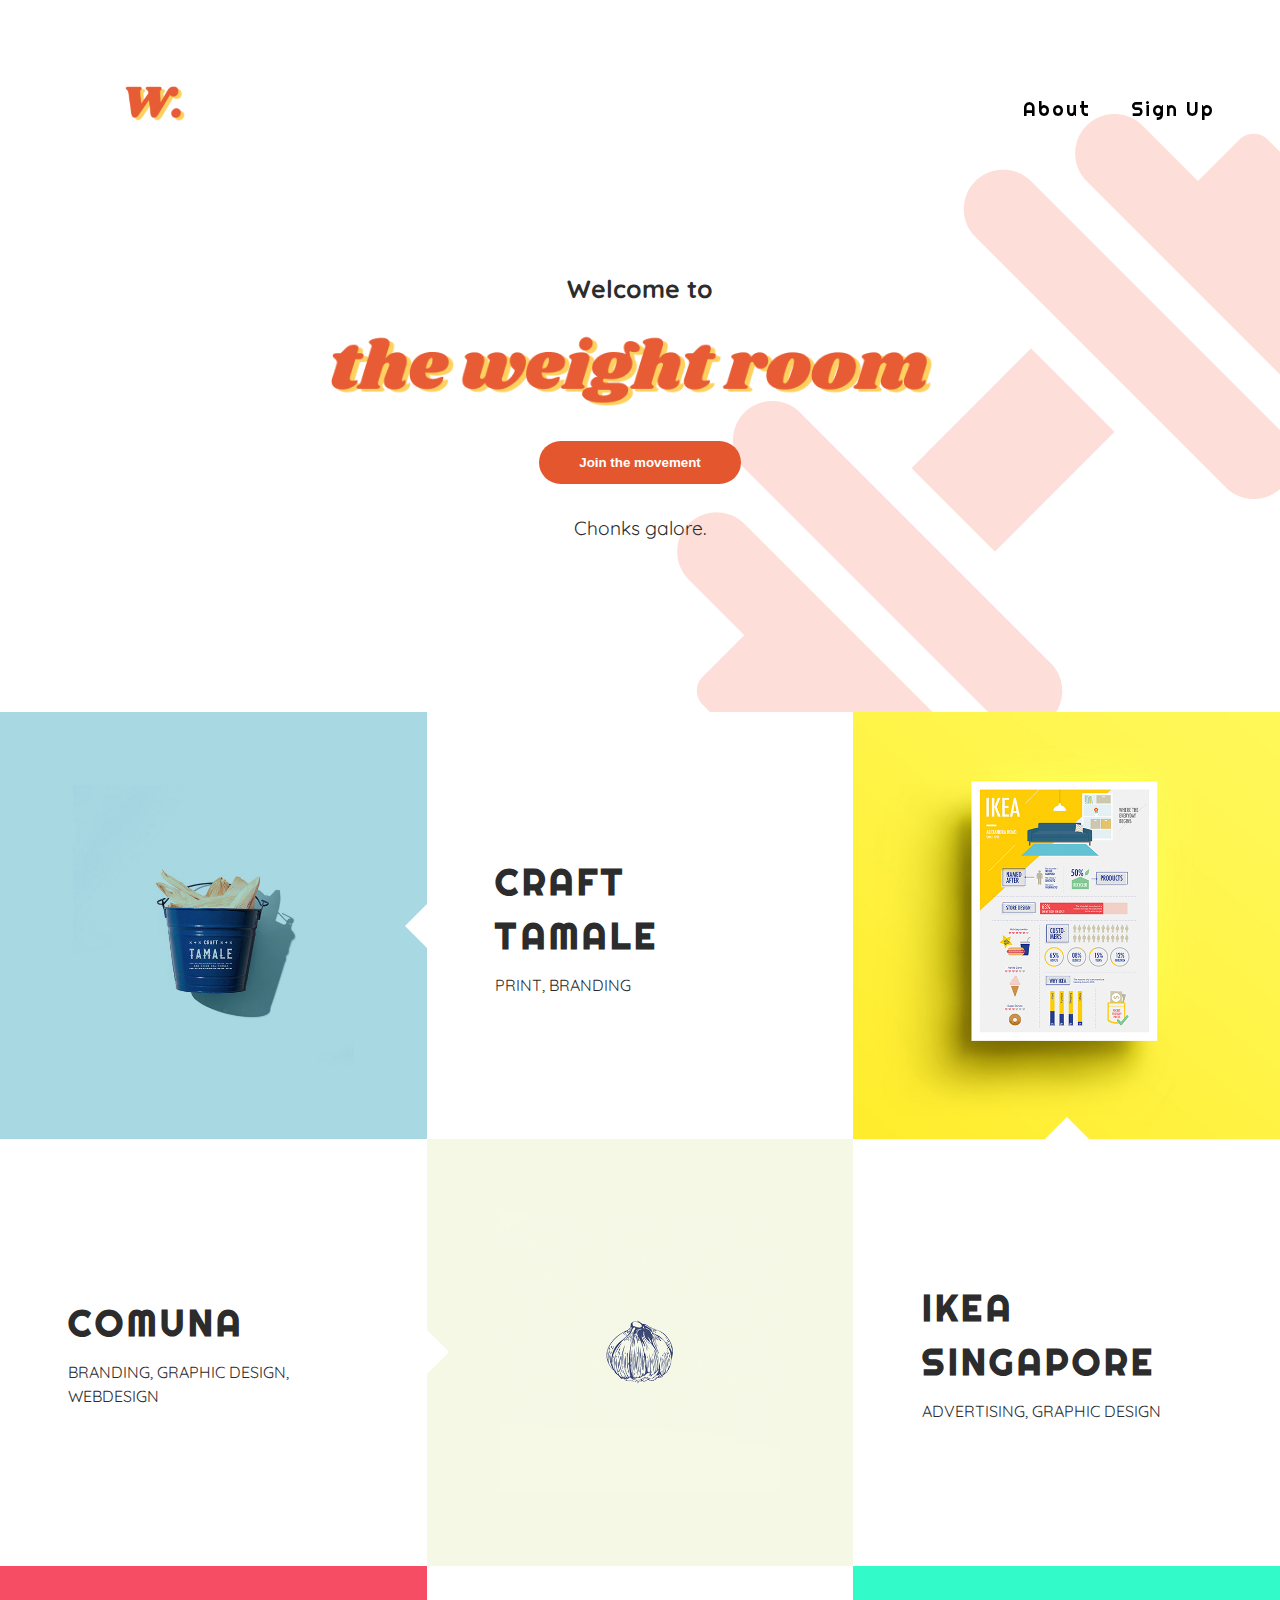
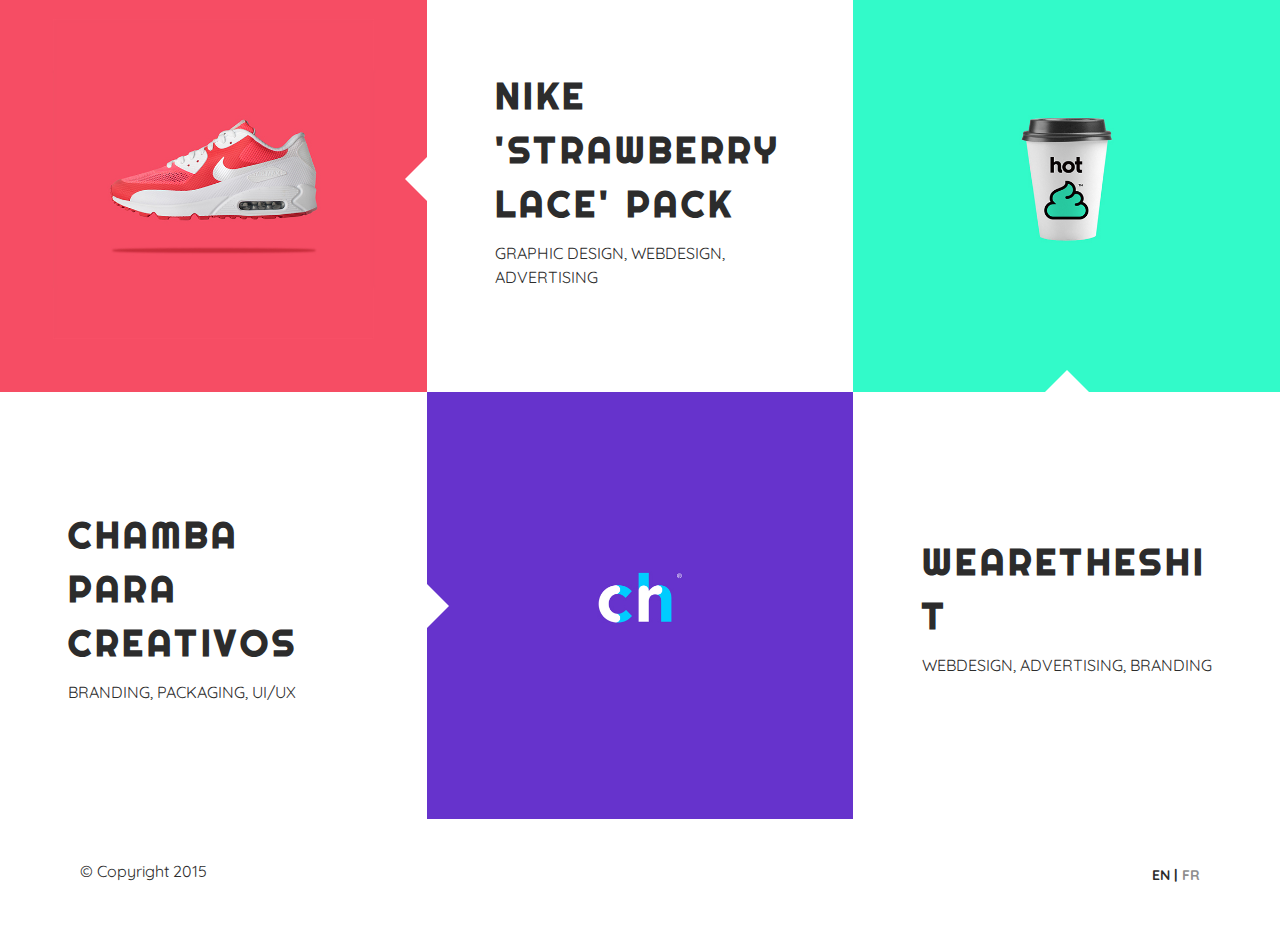
==== index.html @ a762e254 "Removed extraneous file" ====
<!DOCTYPE html>
<html lang="en" class="no-js">
<head>
<meta http-equiv="Content-Type" content="text/html; charset=utf-8" >
    <meta charset="utf-8" />
    <meta name="viewport" content="width=device-width" />
    <meta http-equiv="x-ua-compatible" content="ie=edge">
    <title>The Weight Room</title>

    <link rel="stylesheet" href="style.css" media="screen" />


    <link href='http://fonts.googleapis.com/css?family=Righteous&subset=latin,latin-ext' rel='stylesheet' type='text/css'>
    <link href='http://fonts.googleapis.com/css?family=Quicksand:300,400,700' rel='stylesheet' type='text/css'>

     <script src="scripts/modernizr.js"></script>

</head>

<body>



<!--     <a href="#cd-nav" class="cd-nav-trigger">Menu
        <span class="cd-nav-icon"></span>

        <svg x="0px" y="0px" width="54px" height="54px" viewBox="0 0 54 54">
            <circle fill="transparent" stroke="#90D4C5" stroke-width="2" cx="27" cy="27" r="25" stroke-dasharray="157 157" stroke-dashoffset="157"></circle>
        </svg>
    </a>

    <div id="cd-nav" class="cd-nav">
        <div class="cd-navigation-wrapper">
            <div class="cd-half-block">


                <nav>
                    <ul class="cd-primary-nav">
                        <li><a href="index.html" class="selected">Showcase</a></li>
                        <li><a href="news.html">News</a></li>
                        <li><a href="profile.html">Profile</a></li>
                        <li><a href="#">Docs</a></li>
                        <li><a href="#">Contact</a></li>
                    </ul>
                </nav>
            </div>

            <div class="cd-half-block">
                <address>
                    <ul class="cd-contact-info">
                        <li><a href="mailto:info@myemail.co">info@myemail.co</a></li>
                        <li>0244-12345678</li>
                    </ul>
                    <ul class="cd-contact-socials">
                        <li><a href="#0">Instagram</a></li>
                        <li><a href="#0">Behance</a></li>
                        <li><a href="#0">Dribbble</a></li>
                    </ul>
                </address>
            </div> 
        </div> 
    </div>  -->

    <div class="site-container">

        <header class="site-header cf">
            <div class="site-title">
                <a href="index.html">
                <img id="logo" src="img/Group 2.png" width="80px"></a>
                <ul>
                    <li><a href="about.html">About</a></li>
                    <li><a href="sign-up.html">Sign Up</a></li>
                </ul>
            </div>

            <div class="cf"></div>

            <div class="site-tagline">
<!--                 <p>Welcome to <br> <strong>The Weight Room</strong> <br> We are <a href="http://aristotheme.com" target="_blank">buff as fuck</a> .</p> -->
            <p><b>Welcome to</b><br><img src="img/Group 3.png"></p>
<!--  <div>
 -->              <!-- Begin Mailchimp Signup Form -->
<!-- <link href="//cdn-images.mailchimp.com/embedcode/horizontal-slim-10_7.css" rel="stylesheet" type="text/css">
<style type="text/css">
    #mc_embed_signup{background:#fff; float:center; clear:left; font:14px Helvetica,Arial,sans-serif; width:100%;}
</style> -->
            <form action="https://gmail.us4.list-manage.com/subscribe/post?u=80221abcc3637651f9da64e22&amp;id=05a15d54d0" method="post" id="mc-embedded-subscribe-form" name="mc-embedded-subscribe-form" class="validate" target="_blank" novalidate>
                <div id="mc_embed_signup_scroll">
                    <div style="position: absolute; left: -5000px;" aria-hidden="true"><input type="text" name="b_80221abcc3637651f9da64e22_05a15d54d0" tabindex="-1" value="">
                    </div>
                    <input type="submit" value="Join the movement" name="subscribe" id="mc-embedded-subscribe" class="signup-button">
                </div>
            </form>
            <p>Chonks galore.</p>
            </div>
<!--             <div>
<link href="//cdn-images.mailchimp.com/embedcode/horizontal-slim-10_7.css" rel="stylesheet" type="text/css">
<style type="text/css">
	#mc_embed_signup{background:#fff; clear:left; font:14px Helvetica,Arial,sans-serif; width:100%;}
	/* Add your own Mailchimp form style overrides in your site stylesheet or in this style block.
	   We recommend moving this block and the preceding CSS link to the HEAD of your HTML file. */
</style>
<div id="mc_embed_signup">
<form action="https://gmail.us4.list-manage.com/subscribe/post?u=80221abcc3637651f9da64e22&amp;id=05a15d54d0" method="post" id="mc-embedded-subscribe-form" name="mc-embedded-subscribe-form" class="validate" target="_blank" novalidate>
    <div id="mc_embed_signup_scroll">

	<input type="email" value="" name="EMAIL" class="email" id="mce-EMAIL" placeholder="email address" required>
    <div style="position: absolute; left: -5000px;" aria-hidden="true"><input type="text" name="b_80221abcc3637651f9da64e22_05a15d54d0" tabindex="-1" value=""></div>
    <div class="clear"><input type="submit" value="Join the movement" name="subscribe" id="mc-embedded-subscribe" class="button"></div>
    </div>
</form>
</div> -->

<!--End mc_embed_signup-->
            </div>

        </header><!-- / .site-header -->

        <section class="site-content">


            <div class="projects-feed cf">

                <article class="project cf">
                    <a href="portfolio-item.html" title="Craft Tamale">
                        <div class="thumb">
                            <div data-picture data-alt="">
                                <div data-src="img/portfolio-1.jpg"></div>

                                <!--[if (lt IE 9) & (!IEMobile)]>
                                <div data-src="img/portfolio-1.jpg"></div>
                                <![endif]-->

                                <noscript>
                                    <img src="img/portfolio-1.jpg" alt="" />
                                </noscript>
                            </div>
                        </div>

                        <div class="project-content-container">
                            <div class="project-content">
                                <div class="table">
                                    <div class="table-cell">
                                        <h2 class="thumbnail-title">Craft Tamale</h2>

                                        <p class="thumbnail-description">Print, Branding</p>
                                    </div>
                                </div>
                            </div>
                        </div>

                        <div class="overlay"></div>
                    </a>
                </article>
                <article class="project cf">
                    <a href="portfolio-item.html" title="IKEA Singapore">
                        <div class="thumb">
                            <div data-picture data-alt="">
                                <div data-src="img/portfolio-2.jpg"></div>

                                <!--[if (lt IE 9) & (!IEMobile)]>
                                <div data-src="img/portfolio-2.jpg"></div>
                                <![endif]-->

                                <noscript>
                                    <img src="img/portfolio-2.jpg" alt="" />
                                </noscript>
                            </div>
                        </div>

                        <div class="project-content-container">
                            <div class="project-content">
                                <div class="table">
                                    <div class="table-cell">
                                        <h2 class="thumbnail-title">IKEA Singapore</h2>

                                        <p class="thumbnail-description">Advertising, Graphic Design</p>
                                    </div>
                                </div>
                            </div>
                        </div>

                        <div class="overlay"></div>
                    </a>
                </article>
                <article class="project cf">
                    <a href="portfolio-item.html" title="Comuna">
                        <div class="thumb">
                            <div data-picture data-alt="">
                                <div data-src="img/portfolio-3.jpg"></div>

                                <!--[if (lt IE 9) & (!IEMobile)]>
                                <div data-src="img/portfolio-3.jpg"></div>
                                <![endif]-->

                                <noscript>
                                    <img src="img/portfolio-3.jpg" alt="" />
                                </noscript>
                            </div>
                        </div>

                        <div class="project-content-container">
                            <div class="project-content">
                                <div class="table">
                                    <div class="table-cell">
                                        <h2 class="thumbnail-title">Comuna</h2>

                                        <p class="thumbnail-description">Branding, Graphic Design, Webdesign</p>
                                    </div>
                                </div>
                            </div>
                        </div>

                        <div class="overlay"></div>
                    </a>
                </article>
                <article class="project cf">
                    <a href="portfolio-item.html" title="Nike 'Strawberry Lace' Pack">
                        <div class="thumb">
                            <div data-picture data-alt="">
                                <div data-src="img/portfolio-4.jpg"></div>

                                <!--[if (lt IE 9) & (!IEMobile)]>
                                <div data-src="img/portfolio-4.jpg"></div>
                                <![endif]-->

                                <noscript>
                                    <img src="img/portfolio-4.jpg" alt="" />
                                </noscript>
                            </div>
                        </div>

                        <div class="project-content-container">
                            <div class="project-content">
                                <div class="table">
                                    <div class="table-cell">
                                        <h2 class="thumbnail-title">Nike 'Strawberry Lace' Pack</h2>

                                        <p class="thumbnail-description">Graphic Design, Webdesign, Advertising</p>
                                    </div>
                                </div>
                            </div>
                        </div>

                        <div class="overlay"></div>
                    </a>
                </article>
                <article class="project cf">
                    <a href="portfolio-item.html" title="Wearetheshit">
                        <div class="thumb">
                            <div data-picture data-alt="">
                                <div data-src="img/portfolio-5.jpg"></div>

                                <!--[if (lt IE 9) & (!IEMobile)]>
                                <div data-src="img/portfolio-5.jpg"></div>
                                <![endif]-->

                                <noscript>
                                    <img src="img/portfolio-5.jpg" alt="" />
                                </noscript>
                            </div>
                        </div>

                        <div class="project-content-container">
                            <div class="project-content">
                                <div class="table">
                                    <div class="table-cell">
                                        <h2 class="thumbnail-title">Wearetheshit</h2>

                                        <p class="thumbnail-description">Webdesign, Advertising, Branding</p>
                                    </div>
                                </div>
                            </div>
                        </div>

                        <div class="overlay"></div>
                    </a>
                </article>
                <article class="project cf">
                    <a href="portfolio-item.html" title="Chamba para Creativos">
                        <div class="thumb">
                            <div data-picture data-alt="">
                                <div data-src="img/portfolio-6.jpg"></div>

                                <!--[if (lt IE 9) & (!IEMobile)]>
                                <div data-src="img/portfolio-6.jpg"></div>
                                <![endif]-->

                                <noscript>
                                    <img src="img/portfolio-6.jpg" alt="" />
                                </noscript>
                            </div>
                        </div>

                        <div class="project-content-container">
                            <div class="project-content">
                                <div class="table">
                                    <div class="table-cell">
                                        <h2 class="thumbnail-title">Chamba para Creativos</h2>

                                        <p class="thumbnail-description">Branding, Packaging, UI/UX</p>
                                    </div>
                                </div>
                            </div>
                        </div>

                        <div class="overlay"></div>
                    </a>
                </article>
            <!--END .projects-feed-->
            </div>

        <!--END .site-content-->
        </section>

         <footer class="site-footer cf">
            <p class="footer-text">© Copyright 2015 </p>
            <nav class="languages" role="navigation">
              <ul>

                <li class="active"><a href="#">EN |</a></li>
                <li><a href="#">FR</a></li>

              </ul>
            </nav>
        </footer>
    <!--END .site-container-->
    </div>

    <script src="https://ajax.googleapis.com/ajax/libs/jquery/3.5.1/jquery.min.js"></script>
    <script src="scripts/jquery.fitvids.js"></script>
    <script src="scripts/jquery.imagesloaded.min.js"></script>
    <script src="scripts/main.js"></script>


</body>
</html>
---- style.css ----
/*
Template Name: Gorgo
Author: Levent Usta
Author URI: http://www.aristotheme.com
Description: A template by Aristotheme.
*/

/*=================================*/
/*  Table of Contents
/*  - Reset & Clearfix Styles
/*  - Main Styles
/*      - Titles
/*      - Navigation Styles
/*      - Projects Feed
/*          - Project Assets
/*          - Project Content
/*          - Paginations
/*  - News
/*  - Structure
/*  - Grid
/*  - Footer Styles
/*  - Media Queries


/*=================================*/

/*=================================*/
/* Reset & Clearfix Styles
/*=================================*/

html, body, div, span, applet, object, iframe, h1, h2, h3, h4, h5, h6, p, blockquote, pre, a, abbr, acronym, address, big, cite, code, del, dfn, em, font, img, ins, kbd, q, s, samp, small, strike, strong, sub, sup, tt, var, b, u, i, center, dl, dt, dd, ol, ul, li, fieldset, form, label, legend, table, caption, tbody, tfoot, thead, tr, th, td { margin: 0; padding: 0; border: 0; outline: 0; font-size: 100%; vertical-align: baseline; background: transparent; } body { line-height: 1; } ol, ul { list-style: none; } blockquote, q { quotes: none; } blockquote:before, blockquote:after, q:before, q:after { content: ''; content: none; } :focus { outline: 0; } ins { text-decoration: none; } del { text-decoration: line-through; } table { border-collapse: collapse; border-spacing: 0; }

.cf:before, .cf:after { content: " "; display: table; } .cf:after { clear: both; }

/*=================================*/
/* Main Styles
/*=================================*/

* { box-sizing: border-box; }
html {
    font-family: sans-serif; /* 1 */
    -ms-text-size-adjust: 100%; /* 2 */
    -webkit-text-size-adjust: 100%; /* 2 */
}
body {
    background: url("img/gym 1.png");
    background-repeat: no-repeat;
    background-attachment: fixed;
    background-position: right;
    color: #2c2c2c;
    font-family: 'quicksand', Arial, sans-serif;
    font-size: 18px;
    line-height: 1.65;
    opacity: 0;
    overflow-x: hidden;
    transition: opacity 0.25s ease-in 0.1s;
    word-wrap: break-word;
    -webkit-text-size-adjust: none;
}
body.loaded,
.no-js body {
    opacity: 1;
}
a, a:visited {
    color: #90D4C5;
    text-decoration: none;
    transition: color 0.1s ease-in-out;
}
a:hover, a:active {
    color: #2c2c2c;
    text-decoration: none;
}

h1,h2,h3 {
    font-weight: bold;
    line-height: 1.5;
}
h1 {
    font-size: 2.2rem;
    letter-spacing: -1px;
    margin: 0 0 40px;
}

h2 {
    font-size: 1.8rem;
    margin: 0;
}

h3 {
    font-size: 1.4rem;
}

h4 {
    font-size: 1.2rem;
}

h5 {
    font-size: 1rem;
}

h6 {
    font-size: .8rem;
}

h3,
h4,
h5,
h6 {
    text-transform: uppercase;
    margin: 0 0 10px;
}
h4,
h5,
h6 {
   font-weight: normal;
}
p,li {
    font-weight: 400;
    font-size: 1.2rem;
    line-height: 1.5;
    margin: 0 0 20px;
}
small {
    font-weight: 300;
    font-size: 1rem;
    color: #747474
}
img {
    height: auto;
    max-width: 100%;
    vertical-align: bottom;
}

hr{
    border: 0;
    height: 4px;
    margin: 40px 0;
    background: #000;
}

pre,
code,
samp {
    font-family: "quicksand", Consolas, monospace;
    font-size: inherit;
}

pre,
code {
    background-color: #eee;
    border-radius: 3px;
}

pre {
    margin-top: 0;
    margin-bottom: 1rem;
    overflow-x: scroll;
    padding: 1rem;
}

.example {
  border-bottom-left-radius: 0;
  border-bottom-right-radius: 0;
  background-color: #fafafa;
  position: relative;
  padding: 2rem 1rem;
}

.example-title {
  position: absolute;
  top: 0;
  right: 0;
  background-color: #eee;
  padding: 0 1rem;
  border-top-right-radius: 3px;
  border-bottom-left-radius: 3px;
}
.example + pre {
  border-top-left-radius: 0;
  border-top-right-radius: 0;
  /*border: 1px solid #ccc;*/
  /*border-top: 0;*/
}
pre {
  margin-bottom: 2rem;
}

.signup-button {
    border: none;
    border-radius: 20px;
    padding: 14px 40px;
    background-color: #E4572E;
    color: white;
    font-weight: bold;
}

.signup-button:hover {
    background-color: #F56E47;
    cursor: pointer;
}

/*===== Titles =====*/
.site-title {
    font-family: 'Righteous',helvetica,sans-serif;
    font-size: 40px;
    color: black;
    line-height: 1.5em;
    position: relative;
    width: 100%;
    z-index: 12;
    letter-spacing: 2px;
    margin-bottom: 120px;
}

.site-title ul {
    right: 0px;
    position: fixed;
    margin: 30px;
    padding: 0;
    display: flex;
}
.site-title ul li {
    padding-right: 50px;
    display: inline-block;
    list-style-type: none;
}
#logo {
    position: fixed;
}
.site-title a,
.site-title a:visited { color: #000000; }
.site-title a:hover,
.site-title a:active {
    color: #323232;
    opacity: 0.8;
}
.site-title div { display: inline; }
.site-tagline {
    clear: both;
    margin-bottom: 40px;
    width: 100%;
}
.site-tagline p {
    color: #2c2c2c;
    text-align: center;
    width: 80%;
    margin-left: auto;
    margin-right: auto;
}
.site-tagline p:nth-child(1) {
    font-size: 20px;
}
.site-tagline p:nth-child(2) {
    font-size: 17px;
}
.site-tagline img {
    width: 550px;
    margin-top: 10px
}
.site-tagline form {
    text-align: center;
    margin-bottom: 30px;
}
.site-tagline a,
.site-tagline a:visited { color: #E4572E; }
.site-tagline a:hover {
    color: #FFC857;
}
/*=================================*/
/* Language Styles
/*=================================*/
.languages {
    position: relative;
    z-index: 1;
    float: right;
    -webkit-transition: -webkit-transform 0.5s;
    -moz-transition: -moz-transform 0.5s;
    transition: transform 0.5s;
}
.languages ul {
    list-style: none;
    margin: 0;
    padding: 0;
}
.languages ul li {
    display: inline-block;
    margin: 0;
}
.languages ul li a {
    color: #8e8e8e;
    font-weight: bold;
    font-size: 14px;
    line-height: 14px;
}
.languages ul li a:hover {
    color: #90D4C5; 
}

.languages ul li.active a {
    color: #2c2c2c;
}
/*=================================*/
/* Navigation Styles
/*=================================*/
.cd-nav-trigger {
    position: fixed;
    z-index: 999;
    right: 20px;
    top: 34px;
    height: 54px;
    width: 54px;
    background-color: #2c2c2c;
    border-radius: 50%;
    /* image replacement */
    overflow: hidden;
    text-indent: 100%;
    white-space: nowrap;
    -webkit-transition: -webkit-transform 0.5s;
    -moz-transition: -moz-transform 0.5s;
    transition: transform 0.5s;
}
.cd-nav-trigger .cd-nav-icon {
    /* icon created in CSS */
    position: absolute;
    z-index: 12;
    left: 50%;
    top: 50%;
    bottom: auto;
    right: auto;
    -webkit-transform: translateX(-50%) translateY(-50%);
    -moz-transform: translateX(-50%) translateY(-50%);
    -ms-transform: translateX(-50%) translateY(-50%);
    -o-transform: translateX(-50%) translateY(-50%);
    transform: translateX(-50%) translateY(-50%);
    width: 22px;
    height: 2px;
    background-color: #ffffff;
}
.cd-nav-trigger .cd-nav-icon::before, .cd-nav-trigger .cd-nav-icon:after {
    /* upper and lower lines of the menu icon */
    content: '';
    position: absolute;
    top: 0;
    right: 0;
    width: 100%;
    height: 100%;
    background-color: inherit;
    /* Force Hardware Acceleration in WebKit */
    -webkit-transform: translateZ(0);
    -moz-transform: translateZ(0);
    -ms-transform: translateZ(0);
    -o-transform: translateZ(0);
    transform: translateZ(0);
    -webkit-backface-visibility: hidden;
    backface-visibility: hidden;
    -webkit-transition: -webkit-transform 0.5s, width 0.5s, top 0.3s;
    -moz-transition: -moz-transform 0.5s, width 0.5s, top 0.3s;
    transition: transform 0.5s, width 0.5s, top 0.3s;
}
.cd-nav-trigger .cd-nav-icon::before {
    -webkit-transform-origin: right top;
    -moz-transform-origin: right top;
    -ms-transform-origin: right top;
    -o-transform-origin: right top;
    transform-origin: right top;
    -webkit-transform: translateY(-6px);
    -moz-transform: translateY(-6px);
    -ms-transform: translateY(-6px);
    -o-transform: translateY(-6px);
    transform: translateY(-6px);
}
.cd-nav-trigger .cd-nav-icon::after {
    -webkit-transform-origin: right bottom;
    -moz-transform-origin: right bottom;
    -ms-transform-origin: right bottom;
    -o-transform-origin: right bottom;
    transform-origin: right bottom;
    -webkit-transform: translateY(6px);
    -moz-transform: translateY(6px);
    -ms-transform: translateY(6px);
    -o-transform: translateY(6px);
    transform: translateY(6px);
}
.no-touch .cd-nav-trigger:hover .cd-nav-icon::after {
    top: 2px;
}
.no-touch .cd-nav-trigger:hover .cd-nav-icon::before {
    top: -2px;
}
.cd-nav-trigger svg {
    position: absolute;
    top: 0;
    left: 0;
}
.cd-nav-trigger circle {
    /* circle border animation */
    -webkit-transition: stroke-dashoffset 0.4s 0s;
    -moz-transition: stroke-dashoffset 0.4s 0s;
    transition: stroke-dashoffset 0.4s 0s;
}
.navigation-is-open .cd-nav-trigger {
    /* rotate trigger when navigation becomes visible */
    -webkit-transform: rotate(180deg);
    -moz-transform: rotate(180deg);
    -ms-transform: rotate(180deg);
    -o-transform: rotate(180deg);
    transform: rotate(180deg);
}
.navigation-is-open .cd-nav-trigger .cd-nav-icon::after,
.navigation-is-open .cd-nav-trigger .cd-nav-icon::before {
    /* animate arrow --> from hamburger to arrow */
    width: 50%;
    -webkit-transition: -webkit-transform 0.5s, width 0.5s;
    -moz-transition: -moz-transform 0.5s, width 0.5s;
    transition: transform 0.5s, width 0.5s;
}
.navigation-is-open .cd-nav-trigger .cd-nav-icon::before {
    -webkit-transform: rotate(45deg);
    -moz-transform: rotate(45deg);
    -ms-transform: rotate(45deg);
    -o-transform: rotate(45deg);
    transform: rotate(45deg);
}
.navigation-is-open .cd-nav-trigger .cd-nav-icon::after {
    -webkit-transform: rotate(-45deg);
    -moz-transform: rotate(-45deg);
    -ms-transform: rotate(-45deg);
    -o-transform: rotate(-45deg);
    transform: rotate(-45deg);
}
.no-touch .navigation-is-open .cd-nav-trigger:hover .cd-nav-icon::after, .no-touch .navigation-is-open .cd-nav-trigger:hover .cd-nav-icon::before {
    top: 0;
}
.navigation-is-open .cd-nav-trigger circle {
    stroke-dashoffset: 0;
    -webkit-transition: stroke-dashoffset 0.4s 0.3s;
    -moz-transition: stroke-dashoffset 0.4s 0.3s;
    transition: stroke-dashoffset 0.4s 0.3s;
}
.cd-nav {
    position: fixed;
    z-index: 12;
    top: 0;
    left: 0;
    height: 100%;
    width: 100%;
    background-color: #2c2c2c;
    visibility: hidden;
    -webkit-transition: visibility 0s 0.7s;
    -moz-transition: visibility 0s 0.7s;
    transition: visibility 0s 0.7s;
}
.cd-nav .cd-navigation-wrapper {
    /* all navigation content */
    padding: 20px;
    height: 100%;
    overflow-y: auto;
    -webkit-overflow-scrolling: touch;
   
    /* Force Hardware Acceleration in WebKit */
    -webkit-transform: translateZ(0);
    -moz-transform: translateZ(0);
    -ms-transform: translateZ(0);
    -o-transform: translateZ(0);
    transform: translateZ(0);
    -webkit-backface-visibility: hidden;
    backface-visibility: hidden;
    -webkit-transform: translateX(-50%);
    -moz-transform: translateX(-50%);
    -ms-transform: translateX(-50%);
    -o-transform: translateX(-50%);
    transform: translateX(-50%);
    -webkit-transition: -webkit-transform 0.7s;
    -moz-transition: -moz-transform 0.7s;
    transition: transform 0.7s;
    -webkit-transition-timing-function: cubic-bezier(0.86, 0.01, 0.77, 0.78);
    -moz-transition-timing-function: cubic-bezier(0.86, 0.01, 0.77, 0.78);
    transition-timing-function: cubic-bezier(0.86, 0.01, 0.77, 0.78);
}
.navigation-is-open .cd-nav {
    visibility: visible;
    -webkit-transition: visibility 0s 0s;
    -moz-transition: visibility 0s 0s;
    transition: visibility 0s 0s;
}
.navigation-is-open .cd-nav .cd-navigation-wrapper {
    -webkit-transform: translateX(0);
    -moz-transform: translateX(0);
    -ms-transform: translateX(0);
    -o-transform: translateX(0);
    transform: translateX(0);
    -webkit-transition: -webkit-transform 0.5s;
    -moz-transition: -moz-transform 0.5s;
    transition: transform 0.5s;
    -webkit-transition-timing-function: cubic-bezier(0.82, 0.01, 0.77, 0.78);
    -moz-transition-timing-function: cubic-bezier(0.82, 0.01, 0.77, 0.78);
    transition-timing-function: cubic-bezier(0.82, 0.01, 0.77, 0.78);
}
 
.cd-nav .cd-primary-nav {
    margin-top: 90px;
}
.cd-nav .cd-primary-nav a {
    font-size: 21px;
    display: inline-block;
}
.cd-nav .cd-primary-nav a.selected {
    color: #ffffff;
}
.no-touch .cd-nav .cd-primary-nav a:hover {
    color: #ffffff;
}
.cd-nav .cd-contact-info {
    margin-top: 20px;
    margin-bottom: 20px;
}
.cd-nav .cd-contact-info li {
    margin-bottom: 0.5em;
    line-height: 1.2;
    color: rgba(255, 255, 255, 0.3);
}
.cd-nav .cd-contact-info a {
    color: #ffffff;
    color: rgba(255, 255, 255, 0.3);
}
.cd-nav .cd-contact-info a:hover {
    color: #ffffff;
    color: rgba(255, 255, 255, 1);
}
.cd-nav .cd-contact-info span {
    display: block;
}
.cd-nav .cd-contact-info li, 
.cd-nav .cd-contact-info a, 
.cd-nav .cd-contact-info span {
    font-size: 18px;
}

.cd-nav .cd-contact-socials li {
    line-height: 1.8;
}
.cd-nav .cd-contact-socials a {
    color: rgba(255, 255, 255, 0.3);
    text-transform: uppercase;
    letter-spacing: 2px;
    font-size: 16px
}
.cd-nav .cd-contact-socials a:hover {
    color: #fff;
}
.no-js main {
    height: auto;
    overflow: visible;
}

.no-js .cd-nav {
    position: static;
    visibility: visible;
}
.no-js .cd-nav .cd-navigation-wrapper {
    height: auto;
    overflow: visible;
    padding: 100px 5%;
    -webkit-transform: translateX(0);
    -moz-transform: translateX(0);
    -ms-transform: translateX(0);
    -o-transform: translateX(0);
    transform: translateX(0);
}
/*===== Projects Feed =====*/
.projects-feed {
    clear: both;
}
.projects-feed .project {
    background: #fff;
    opacity: 0;
    overflow: hidden;
    position: relative;
    transition: opacity 0.25s ease-in 0.1s;
    width: 100%;
}
.no-js .projects-feed .project,
.projects-feed .loaded {
    opacity: 1;
}
.projects-feed .project .overlay {
    background: #ffffff;
    background: rgba(255, 255, 255, 0.6);
    height: 100%;
    opacity: 0;
    position: absolute;
    top: 0; right: 0; bottom: 0; left: 0;
    -webkit-transition: opacity 0.15s ease-in-out;
    transition: opacity 0.15s ease-in-out;
    width: 100%;
}
.no-touch .projects-feed .project a:hover .overlay {
    opacity: 1;
}
.projects-feed .project-content-container {
    position: relative;
    width: 100%;
    padding-bottom: 100%;
}
.projects-feed .project-content-container::before {
    border-left: 22px solid transparent;
    border-right: 22px solid transparent;
    border-bottom: 22px solid #fff;
    content: '';
    display: block;
    height: 0;
    margin: auto;
    position: absolute;
    top: -22px; left: 0; right: 0;
    width: 0;
}
.projects-feed .project-content {
    position: absolute;
    top: 0; right: 0; bottom: 0; left: 0;
    padding: 20px;
}
.table {
    display: table;
    height: 100%;
    width: 100%;
}
.table-cell {
    display: table-cell;
    height: 100%;
    width: 100%;
    vertical-align: middle;
}
.thumbnail-title {
    color: #2c2c2c;
    font-family: 'Righteous',helvetica,sans-serif;
    font-size: 21px;
    margin: 0 auto 10px auto;
    text-align: left;
    letter-spacing: 4px;
    text-transform:uppercase;
    max-width: 360px;
    width: 75%;
    word-wrap: break-word;
}
.thumbnail-description {
    color: #2c2c2c;
    font-family: 'quicksand', Arial, sans-serif;
    font-size: 16px;
    margin: 0 auto;
    max-height: 5em;
    max-width: 360px;
    text-align: left;
    width: 75%;
    text-transform: uppercase;
}
/*===== Project Assets =====*/
.thumb img {
    width: 100%;
    height: auto;
}
div.image,
div.audio,
div.video {
    text-align: center;
    transition: opacity 0.25s ease-in 0.1s;
}
.no-js div.image,
.no-js div.audio,
.no-js div.video,
div.loaded { opacity: 1; }
div.image img { width: 100%; }
 
.view {
    cursor: -webkit-zoom-in;
    cursor: -moz-zoom-in;
}
/*===== Project Content =====*/
.project-meta {
    font-family: 'quicksand', Arial, sans-serif;
    font-size: 14px;
    color: #BBBBBB;
    margin-top: 28px;
}
.project-meta > span::before {
    content: "\002F";
    margin: 0 5px 0 3px;
}
.project-meta > span:first-child::before { content: none; }
.project-meta a,
.project-meta a:visited {
    color: #BBBBBB;
    transition: opacity 0.2s ease-in-out;
}
.project-meta a:hover { color: #90D4C5; }
.project-meta .tags { margin-top: 17px; }
.project-meta .tags a { margin-left: 10px; }
.project-meta .tags a:first-child { margin-left: 0; }

/*===== Paginations =====*/
nav[role="navigation"] {
  text-align: center;
}

.cd-pagination {
  margin: 2em auto 2em;
  text-align: center;
}
.cd-pagination li {
  /* hide numbers on small devices */
  display: none;
  margin: 0 .2em;
}
.cd-pagination li.button {
  /* make sure prev next buttons are visible */
  display: inline-block;
}
.cd-pagination a, .cd-pagination span {
  display: inline-block;
  -webkit-user-select: none;
  -moz-user-select: none;
  -ms-user-select: none;
  user-select: none;
  /* use padding and font-size to change buttons size */
  padding: .6em .8em;
  font-size: 18p
  x;

}
.cd-pagination a {
  border: 1px solid #e6e6e6;
}
.no-touch .cd-pagination a:hover {
  background-color: #f2f2f2;
}
.cd-pagination a:active {
  /* click effect */
  -webkit-transform: scale(0.9);
  -moz-transform: scale(0.9);
  -ms-transform: scale(0.9);
  -o-transform: scale(0.9);
  transform: scale(0.9);
}
.cd-pagination a.disabled {
  /* button disabled */
  color: rgba(46, 64, 87, 0.4);
  pointer-events: none;
}
.cd-pagination a.disabled::before, .cd-pagination a.disabled::after {
  opacity: .4;
}
.cd-pagination .button:first-of-type a::before {
  content: '\00ab  ';
}
.cd-pagination .button:last-of-type a::after {
  content: ' \00bb';
}
.cd-pagination .current {
  /* selected number */
  background-color: #90D4C5;
  border-color: #90D4C5;
  color: #ffffff;
  pointer-events: none;
}
@media only screen and (min-width: 768px) {
  .cd-pagination li {
    display: inline-block;
  }
}
@media only screen and (min-width: 1170px) {
  .cd-pagination {
    margin: 4em auto 4em;
  }
}

.cd-pagination.custom-icons .button a {
  position: relative;

}
.cd-pagination.custom-icons .button:first-of-type a {
  padding-left: 2.4em;
}
.cd-pagination.custom-icons .button:last-of-type a {
  padding-right: 2.4em;
}
.cd-pagination.custom-icons .button:first-of-type a::before,
.cd-pagination.custom-icons .button:last-of-type a::after {
  content: '';
  position: absolute;
  display: inline-block;
  /* set size for custom icons */
  width: 16px;
  height: 16px;
  top: 50%;
  /* set margin-top = icon height/2 */
  margin-top: -8px;
  background: transparent url("img/cd-icon-arrow.svg") no-repeat center center;
}

.cd-pagination.custom-icons .button-main a {
  background: transparent url("img/portfolio-icon.svg") no-repeat center center;
}

.cd-pagination.custom-icons .button-main a:hover {
  background: transparent url("img/portfolio-icon.svg") no-repeat center center;
  border:1px solid #2c2c2c;
  -webkit-transition: border 1s;
  -moz-transition: border 1s;
  transition: border 1s;
}

.cd-pagination.custom-icons .button:first-of-type a::before {
  left: .8em;
}
.cd-pagination.custom-icons .button:last-of-type a::after {
  right: .8em;
  -webkit-transform: rotate(180deg);
  -moz-transform: rotate(180deg);
  -ms-transform: rotate(180deg);
  -o-transform: rotate(180deg);
  transform: rotate(180deg);
}

.cd-pagination.animated-buttons a, 
.cd-pagination.animated-buttons span {
  padding: 0 1.4em;
  height: 50px;
  line-height: 50px;
  overflow: hidden;
}
.cd-pagination.animated-buttons .button a {
  position: relative;
  padding: 0 2em;
}
.cd-pagination.animated-buttons .button:first-of-type a::before,
.cd-pagination.animated-buttons .button:last-of-type a::after {
  left: 50%;
  -webkit-transform: translateX(-50%);
  -moz-transform: translateX(-50%);
  -ms-transform: translateX(-50%);
  -o-transform: translateX(-50%);
  transform: translateX(-50%);
  right: auto;
  -webkit-transition: -webkit-transform 0.3s;
  -moz-transition: -moz-transform 0.3s;
  transition: transform 0.3s;
}
.cd-pagination.animated-buttons .button:last-of-type a::after {
  -webkit-transform: translateX(-50%) rotate(180deg);
  -moz-transform: translateX(-50%) rotate(180deg);
  -ms-transform: translateX(-50%) rotate(180deg);
  -o-transform: translateX(-50%) rotate(180deg);
  transform: translateX(-50%) rotate(180deg);
}
.cd-pagination.animated-buttons i {
  display: block;
  height: 100%;
  -webkit-transform: translateY(100%);
  -moz-transform: translateY(100%);
  -ms-transform: translateY(100%);
  -o-transform: translateY(100%);
  transform: translateY(100%);
  -webkit-transition: -webkit-transform 0.3s;
  -moz-transition: -moz-transform 0.3s;
  transition: transform 0.3s;
  font-style: normal;

}

.no-touch .cd-pagination.animated-buttons .button a:hover i {
  -webkit-transform: translateY(0);
  -moz-transform: translateY(0);
  -ms-transform: translateY(0);
  -o-transform: translateY(0);
  transform: translateY(0);
}

.no-touch .cd-pagination.animated-buttons .button:first-of-type a:hover::before {
  -webkit-transform: translateX(-50%) translateY(-50px);
  -moz-transform: translateX(-50%) translateY(-50px);
  -ms-transform: translateX(-50%) translateY(-50px);
  -o-transform: translateX(-50%) translateY(-50px);
  transform: translateX(-50%) translateY(-50px);
}

.no-touch .cd-pagination.animated-buttons .button:last-of-type a:hover::after {
  -webkit-transform: translateX(-50%) rotate(180deg) translateY(50px);
  -moz-transform: translateX(-50%) rotate(180deg) translateY(50px);
  -ms-transform: translateX(-50%) rotate(180deg) translateY(50px);
  -o-transform: translateX(-50%) rotate(180deg) translateY(50px);
  transform: translateX(-50%) rotate(180deg) translateY(50px);
}


/*===== News =====*/
.news .blog_item:nth-child(odd) {  background: #90D4C5; }
.news .blog_item:nth-child(even) {  background: #fafbfb; }
.blog_item {
    padding: 80px 50px;
    position: relative;
    transition: all 0.5s;
    cursor: pointer;
}
.blog_item h1, .blog_item h5 {
    transition: all 0.5s;
}
.blog_item h5 {
    font-size: 0.7em;
}
.blog_item .abs_bg {
    display: block;
    z-index: 1;
    position: absolute;
    left: 0;
    top: 0;
    width: 100%;
    height: 100%;
    background-size: cover;
    transition: all 0.5s;
    -ms-filter: "progid:DXImageTransform.Microsoft.Alpha(Opacity=0)";
    filter: alpha(opacity=0);
    -moz-opacity: 0;
    -khtml-opacity: 0;
    opacity: 0;
}
.blog_item .blog_item_inner {
    z-index: 2;
    position: relative;
}
.blog_item .full_link {
    z-index: 3;
    position: absolute;
    width: 100%;
    height: 100%;
    top:0;
    left:0;
}
.blog_item:hover {
    color: #fff;
    background: #000;
}
.blog_item:hover h1, .blog_item:hover h5 {
    color: #fff;
}
.blog_item:hover .abs_bg {
    -ms-filter: "progid:DXImageTransform.Microsoft.Alpha(Opacity=50)";
    filter: alpha(opacity=50);
    -moz-opacity: 0.5;
    -khtml-opacity: 0.5;
    opacity: 0.5;
}
.blog_item h1 {
    overflow: hidden;
    width: 100%;
    font-size: 1.4rem;
}
#blog .blog_item h1 {
    overflow: hidden;
}
/*===== Footer =====*/
.site-footer { padding: 40px 200px;}

/*=================================*/
/* Structure
/*=================================*/

.site-container {
    margin: 0 auto;
}
.site-header,
.page-desc {
    padding: 40px 20px;
    width: 100%;
}

.page-desc img {
    margin:40px 0;
}
.page-desc ul {
  margin: 60px 0;
}
.page-desc  li {
  list-style-type: disc;
  margin-left: 60px;
}
.row {
    margin-top: 40px;
}
.site-content {
    clear: both;
}
.site-content figure{
    margin:0;
    padding: 0;
}
.site-footer { padding: 40px 20px; }
.right {
    float: right;
    margin: 0px 0px 40px 40px ;
}
.left {
    float: left;
    margin: 0px 40px 40px 0px ;
}

/*=================================*/
/* Grid System
/*=================================*/

.row {
  overflow: hidden;
}
.large-1, .large-2, .large-3, .large-4 {
    width: 100%;
    margin-bottom: 40px;
}
.large-1:nth-child(1n), .large-2:nth-child(1n), .large-3:nth-child(1n), .large-4:nth-child(1n) {
    float: left;
}
.large-1:last-child, .large-2:last-child, .large-3:last-child, .large-4:last-child{
    float: right;
}



/*=================================*/
/* Footer Styles
/*=================================*/
.site-footer {
    color: #2c2c2c;
    font-family: 'quicksand', Arial, sans-serif;
}
.site-footer p { margin: 0; font-size: 16px;display: inline;}
.site-footer a,
.site-footer a:visited { color: #2c2c2c; }
.site-footer a:hover { color: #90D4C5; } 

/*=================================*/
/* Media Queries
/*=================================*/



@media only screen and (min-width: 401px) {

    /*===== Titles =====*/
    .site-title ul {
        margin: 20px;
    }
    .site-title ul li {
        padding-right: 25px;
    }
    .site-tagline p:nth-child(1) { 
        font-size: 20px;
    }
    .site-tagline p:nth-child(2) { 
        font-size: 15px;
    }
    /*===== Navigations =====*/
    .cd-nav-trigger {
        top: 34px;
        right: 40px;
    }
    .cd-nav .cd-navigation-wrapper {
        padding: 40px;
    }
    /*===== Projects =====*/
    .projects-feed .thumb,
    .projects-feed .project-content-container {
        float: left;
        width: 50%;
    }
    .projects-feed .project-content-container { padding-bottom: 50%; }
    .projects-feed .project:nth-child(2n) .thumb { float: right; }
    /* Thumb on the left */
    .projects-feed .project:nth-child(2n+1) .project-content-container::before {
        border-top: 22px solid transparent;
        border-left: none;
        border-bottom: 22px solid transparent;
        border-right: 22px solid #fff;
            left: -22px; top: 0; bottom: 0; right: initial;
    }
    /* Thumb on the right */
    .projects-feed .project:nth-child(2n) .project-content-container::before {
        border-top: 22px solid transparent;
        border-right: none;
        border-bottom: 22px solid transparent;
        border-left: 22px solid #fff;
        left: initial; top: 0; bottom: 0; right: -22px;
    }
    /*===== Footer =====*/
    .site-footer { padding: 40px }

}

@media only screen and (min-width: 600px) {

    /*===== Structures =====*/
    .site-header,
    .page-desc {
        padding: 60px;
    }
    .page-desc {
        width: 75%;
    }
    .page-desc h1,
    .page-desc h2,
    .page-desc h3{
        font-size: 2.8rem;
    }
    /*===== Titles =====*/
    .site-title {
        margin-bottom: 120px;
    }
    .site-title ul {
        margin: 25px;
    }
    .site-title ul li {
        padding-right: 40px;
    }
    .site-tagline {
        margin-bottom: 60px;
    }
    .site-tagline p:nth-child(1) { 
        font-size: 21px;
    }
    .site-tagline p:nth-child(2) { 
        font-size: 16px;
    }
    .site-tagline img {
        width: 500px;
    }
    /*===== Navigations =====*/
    .cd-nav-trigger {
        top: 52px;
        right: 60px;
    }
    .cd-nav .cd-navigation-wrapper {
        padding: 60px 59px 60px calc(1px + 59px);
    }
    .cd-nav .cd-navigation-wrapper::after {
        clear: both;
        content: "";
        display: table;
    }
    .cd-nav .cd-half-block {
        width: 50%;
        float: left;
    }
    .cd-nav .cd-primary-nav {
        margin-top: 160px;
    }
    .cd-nav .cd-primary-nav a {
        font-size: 36px;
    }
    .cd-nav .cd-contact-info {
        margin-top: 160px;
        margin-bottom: 80px;
        text-align: right;
    }
    .cd-nav .cd-contact-info li {
        margin-bottom: 2em;
    }
    .cd-nav .cd-contact-socials {
        text-align: right;
    }
    /*===== Blog =====*/
    .blog_item h1 {
        font-size: 2rem;
        width: 75%;
    }
    .blog_item h5 {
        font-size: 0.8rem;
    }
    .blog_item {
        padding: 100px 50px;
    }
    /*===== Footer =====*/
    .site-footer { padding: 40px 60px; }


}

@media only screen and (min-width: 801px) {

    /*===== Structures =====*/
    .site-header,
    .page-desc {
        padding: 80px;
    }
    .row {
        margin-top: 80px;
    }
    /*===== Titles =====*/
    .site-title {
        margin-bottom: 160px;
    }
    .site-tagline {
        margin-bottom: 80px;
    }
    .site-tagline p:nth-child(1) { 
        font-size: 25px;
    }
    .site-tagline p:nth-child(2) { 
        font-size: 20px;
    }
    /*===== Navigations =====*/
    .cd-nav-trigger {
        top: 74px;
        right: 80px;
    }
    .cd-nav .cd-navigation-wrapper {
        padding: 60px 79px 60px calc(1px + 79px);
    }
    .cd-nav .cd-primary-nav a {
        font-size: 42px;
    }
    .cd-nav .cd-contact-info li, 
    .cd-nav .cd-contact-info a, 
    .cd-nav .cd-contact-info span {
        font-size: 21px;
    }
    /*===== Footer =====*/
    .site-footer { padding: 40px 80px; }
    .footer-text { float: left; }
    .footer-misc { float: right; }
    /*===== Projects =====*/
    .thumbnail-title {
        font-size: 28px;
    }
    .is_page .projects-feed { margin-top: 150px; }
    .projects-feed .project { float: left; }
    .projects-feed .project:nth-child(3n+1),
    .projects-feed .project:nth-child(3n+3) {
        /*max-width: 800px;*/
        width: 66.6667%;
    }
    .projects-feed .project:nth-child(3n+2) {
        float: right;
        /*max-width: 400px;*/
        width: 33.3333%;
    }
    .projects-feed .project:nth-child(3n+1) .thumb { float: left; }
    .projects-feed .project:nth-child(3n+3) .thumb { float: right; }
    .projects-feed .project:nth-child(3n+2) .thumb,
    .projects-feed .project:nth-child(3n+2) .project-content-container {
        float: none;
        width: 100%;
    }
    .projects-feed .project:nth-child(3n+2) .project-content-container { padding-bottom: 100%; }
    /* Thumb on the left */
    .projects-feed .project:nth-child(3n+1) .project-content-container::before {
        border-top: 22px solid transparent;
        border-left: none;
        border-bottom: 22px solid transparent;
        border-right: 22px solid #fff;
            left: -22px; top: 0; bottom: 0; right: initial;
    }
    /* Thumb on the top */
    .projects-feed .project:nth-child(3n+2) .project-content-container::before {
        border-left: 22px solid transparent;
        border-top: none;
        border-right: 22px solid transparent;
        border-bottom: 22px solid #fff;
            left: 0; top: -22px; bottom: initial; right: 0;
    }
    /* Thumb on the right */
    .projects-feed .project:nth-child(3n+3) .project-content-container::before {
        border-top: 22px solid transparent;
        border-right: none;
        border-bottom: 22px solid transparent;
        border-left: 22px solid #fff;
            left: initial; top: 0; bottom: 0; right: -22px;
    }
    /*===== Paginations =====*/

    /*===== Grid =====*/
    .large-1 {
      width: 100%;
    }

    .large-1:nth-child(1n) {
      float: left;
    }

    .large-1:last-child {
      float: right;
    }

    .large-2 {
      width: 40%;
    }

    .large-2:nth-child(1n) {
      float: left;
    }

    .large-2:last-child {
      float: right;
    }

    .large-3 {
      width: 30%;
    }

    .large-3:nth-child(1n) {
      float: left;
    }

    .large-3:last-child {
      float: right;
    }

    .large-4 {
      width: 20%;
    }

    .large-4:nth-child(1n) {
      float: left;
    }

    .large-4:last-child {
      float: right;
    }

    
}

@media only screen and (min-width: 1200px) {

    /*===== Structures =====*/
    .site-header,
    .page-desc {
        padding: 70px 120px;
    }
    .row {
        margin-top: 120px;
    }
    /*===== Titles =====*/
    .site-title {
        margin-bottom: 200px;
        font-size: 50px;
    }
    .site-tagline {
        margin-bottom: 100px;
        width: 100%;
    }
    .site-tagline img {
        width: 620px;
    }
    .site-tagline p:nth-child(1) { 
        font-size: 25px;
    }
    .site-tagline p:nth-child(2) { 
        font-size: 20px;
    }
    .site-tagline h1 { 
        font-size: 3.2rem;
    }
    .site-tagline h5 { 
        font-size: 1.4rem;
    }
    .signup-button {
        border-radius: 30px;
        padding: 14px 40px;
    }
    /*===== Navigations =====*/
    .cd-nav-trigger {
        top: 94px;
        right: 140px;
    }
    .cd-nav .cd-navigation-wrapper {
        padding: 60px 140px 60px calc(58px + 140px);
    }
    .cd-nav .cd-primary-nav a {
        font-size: 54px;
    }
    .cd-nav .cd-contact-info li, 
    .cd-nav .cd-contact-info a, 
    .cd-nav .cd-contact-info span {
        font-size: 24px;
    }
    /*===== Projects =====*/
    .thumbnail-title {
        font-size: 36px;
    }
    /*===== Paginations =====*/

    /*===== Blog =====*/
    .blog_item h1 {
        width: 75%;
        font-size: 3.2rem;
    }
    .blog_item{
        padding: 200px;
    }
    .blog_item h5 {
        font-size: 1rem;
    }
    /*===== Main Styles =====*/
    h1 {
        font-size: 3.2rem;
    }

    h2 {
        font-size: 2.6rem;
    }

    h3 {
        font-size: 2.3rem;
    }

    h4 {
        font-size: 1.8rem;
    }

    h5 {
        font-size: 1.4rem;
    }

    h6 {
        font-size: 1rem;
    }

}
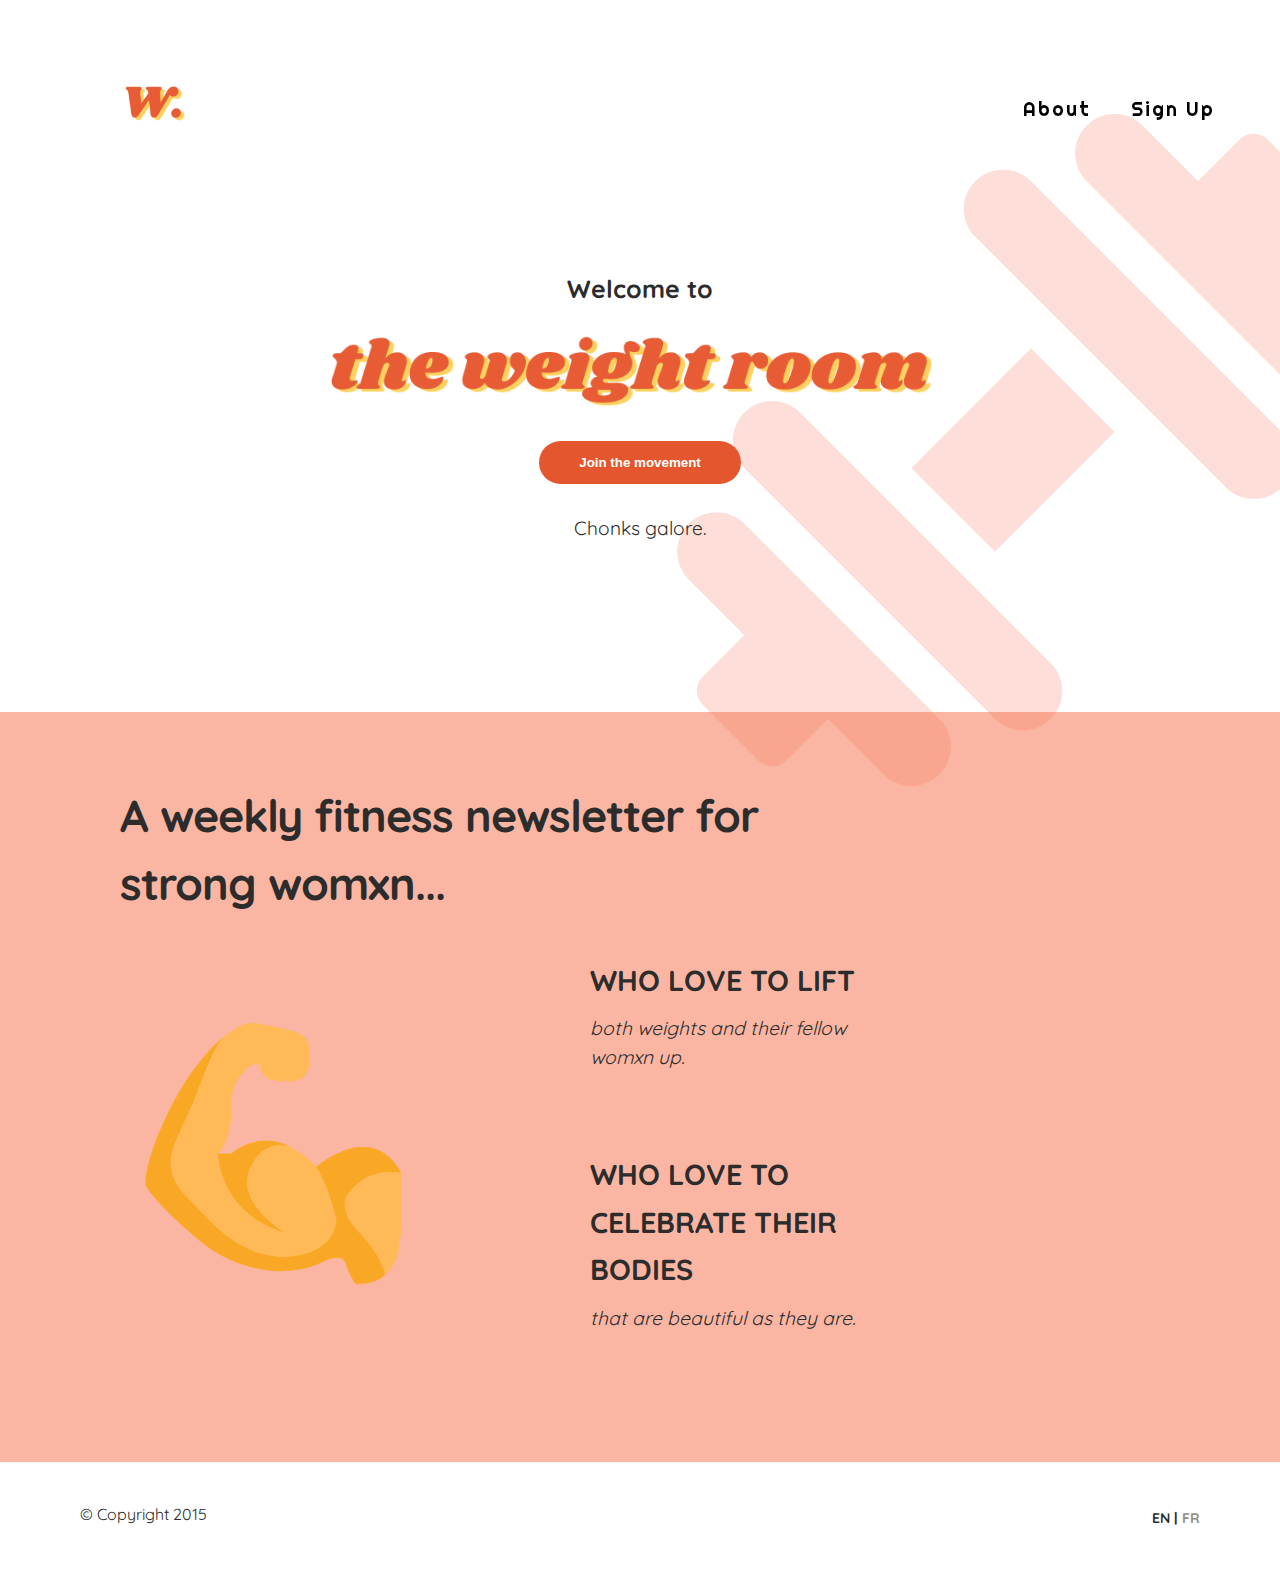
==== commit 2644acb2: "Added base about section" ====
--- a/index.html
+++ b/index.html
@@ -68,8 +68,10 @@
                 <a href="index.html">
                 <img id="logo" src="img/Group 2.png" width="80px"></a>
                 <ul>
-                    <li><a href="about.html">About</a></li>
-                    <li><a href="sign-up.html">Sign Up</a></li>
+                    <li><a href="#about">About</a></li>
+                    <li><a href="#signup">Sign Up</a></li>
+<!--                     <li><a href="news.html">NEWS</a></li>
+                    <li><a href="profile.html">PROFILE</a></li> -->
                 </ul>
             </div>
 
@@ -117,202 +119,27 @@
         </header><!-- / .site-header -->
 
         <section class="site-content">
+            <div class="page-desc" id="about">
+                <h1>A weekly fitness newsletter for strong womxn...</h1>
+                <div class="row">
+                    <div class="large-2">
+                      <img src="img/unnamed.png" alt="" />
+                    </div>
+                    <div class="large-2">
+                      <h4><strong>Who love to lift</strong></h4>
+                      <p><i>both weights and their fellow womxn up.</i></p>
 
+                      <br/>  <br/> 
 
-            <div class="projects-feed cf">
-
-                <article class="project cf">
-                    <a href="portfolio-item.html" title="Craft Tamale">
-                        <div class="thumb">
-                            <div data-picture data-alt="">
-                                <div data-src="img/portfolio-1.jpg"></div>
-
-                                <!--[if (lt IE 9) & (!IEMobile)]>
-                                <div data-src="img/portfolio-1.jpg"></div>
-                                <![endif]-->
-
-                                <noscript>
-                                    <img src="img/portfolio-1.jpg" alt="" />
-                                </noscript>
-                            </div>
-                        </div>
-
-                        <div class="project-content-container">
-                            <div class="project-content">
-                                <div class="table">
-                                    <div class="table-cell">
-                                        <h2 class="thumbnail-title">Craft Tamale</h2>
-
-                                        <p class="thumbnail-description">Print, Branding</p>
-                                    </div>
-                                </div>
-                            </div>
-                        </div>
-
-                        <div class="overlay"></div>
-                    </a>
-                </article>
-                <article class="project cf">
-                    <a href="portfolio-item.html" title="IKEA Singapore">
-                        <div class="thumb">
-                            <div data-picture data-alt="">
-                                <div data-src="img/portfolio-2.jpg"></div>
-
-                                <!--[if (lt IE 9) & (!IEMobile)]>
-                                <div data-src="img/portfolio-2.jpg"></div>
-                                <![endif]-->
-
-                                <noscript>
-                                    <img src="img/portfolio-2.jpg" alt="" />
-                                </noscript>
-                            </div>
-                        </div>
-
-                        <div class="project-content-container">
-                            <div class="project-content">
-                                <div class="table">
-                                    <div class="table-cell">
-                                        <h2 class="thumbnail-title">IKEA Singapore</h2>
-
-                                        <p class="thumbnail-description">Advertising, Graphic Design</p>
-                                    </div>
-                                </div>
-                            </div>
-                        </div>
-
-                        <div class="overlay"></div>
-                    </a>
-                </article>
-                <article class="project cf">
-                    <a href="portfolio-item.html" title="Comuna">
-                        <div class="thumb">
-                            <div data-picture data-alt="">
-                                <div data-src="img/portfolio-3.jpg"></div>
-
-                                <!--[if (lt IE 9) & (!IEMobile)]>
-                                <div data-src="img/portfolio-3.jpg"></div>
-                                <![endif]-->
-
-                                <noscript>
-                                    <img src="img/portfolio-3.jpg" alt="" />
-                                </noscript>
-                            </div>
-                        </div>
-
-                        <div class="project-content-container">
-                            <div class="project-content">
-                                <div class="table">
-                                    <div class="table-cell">
-                                        <h2 class="thumbnail-title">Comuna</h2>
-
-                                        <p class="thumbnail-description">Branding, Graphic Design, Webdesign</p>
-                                    </div>
-                                </div>
-                            </div>
-                        </div>
-
-                        <div class="overlay"></div>
-                    </a>
-                </article>
-                <article class="project cf">
-                    <a href="portfolio-item.html" title="Nike 'Strawberry Lace' Pack">
-                        <div class="thumb">
-                            <div data-picture data-alt="">
-                                <div data-src="img/portfolio-4.jpg"></div>
-
-                                <!--[if (lt IE 9) & (!IEMobile)]>
-                                <div data-src="img/portfolio-4.jpg"></div>
-                                <![endif]-->
-
-                                <noscript>
-                                    <img src="img/portfolio-4.jpg" alt="" />
-                                </noscript>
-                            </div>
-                        </div>
-
-                        <div class="project-content-container">
-                            <div class="project-content">
-                                <div class="table">
-                                    <div class="table-cell">
-                                        <h2 class="thumbnail-title">Nike 'Strawberry Lace' Pack</h2>
-
-                                        <p class="thumbnail-description">Graphic Design, Webdesign, Advertising</p>
-                                    </div>
-                                </div>
-                            </div>
-                        </div>
-
-                        <div class="overlay"></div>
-                    </a>
-                </article>
-                <article class="project cf">
-                    <a href="portfolio-item.html" title="Wearetheshit">
-                        <div class="thumb">
-                            <div data-picture data-alt="">
-                                <div data-src="img/portfolio-5.jpg"></div>
-
-                                <!--[if (lt IE 9) & (!IEMobile)]>
-                                <div data-src="img/portfolio-5.jpg"></div>
-                                <![endif]-->
-
-                                <noscript>
-                                    <img src="img/portfolio-5.jpg" alt="" />
-                                </noscript>
-                            </div>
-                        </div>
-
-                        <div class="project-content-container">
-                            <div class="project-content">
-                                <div class="table">
-                                    <div class="table-cell">
-                                        <h2 class="thumbnail-title">Wearetheshit</h2>
-
-                                        <p class="thumbnail-description">Webdesign, Advertising, Branding</p>
-                                    </div>
-                                </div>
-                            </div>
-                        </div>
-
-                        <div class="overlay"></div>
-                    </a>
-                </article>
-                <article class="project cf">
-                    <a href="portfolio-item.html" title="Chamba para Creativos">
-                        <div class="thumb">
-                            <div data-picture data-alt="">
-                                <div data-src="img/portfolio-6.jpg"></div>
-
-                                <!--[if (lt IE 9) & (!IEMobile)]>
-                                <div data-src="img/portfolio-6.jpg"></div>
-                                <![endif]-->
-
-                                <noscript>
-                                    <img src="img/portfolio-6.jpg" alt="" />
-                                </noscript>
-                            </div>
-                        </div>
-
-                        <div class="project-content-container">
-                            <div class="project-content">
-                                <div class="table">
-                                    <div class="table-cell">
-                                        <h2 class="thumbnail-title">Chamba para Creativos</h2>
-
-                                        <p class="thumbnail-description">Branding, Packaging, UI/UX</p>
-                                    </div>
-                                </div>
-                            </div>
-                        </div>
-
-                        <div class="overlay"></div>
-                    </a>
-                </article>
-            <!--END .projects-feed-->
+                      <h4><strong>Who love to celebrate their bodies</strong></h4>
+                      <p><i>that are beautiful as they are.</i></p>
+                      
+                    </div>
+                </div>
             </div>
 
         <!--END .site-content-->
         </section>
-
          <footer class="site-footer cf">
             <p class="footer-text">© Copyright 2015 </p>
             <nav class="languages" role="navigation">
--- a/style.css
+++ b/style.css
@@ -41,6 +41,7 @@
     font-family: sans-serif; /* 1 */
     -ms-text-size-adjust: 100%; /* 2 */
     -webkit-text-size-adjust: 100%; /* 2 */
+    scroll-behavior: smooth;
 }
 body {
     background: url("img/gym 1.png");
@@ -983,11 +984,14 @@
   margin-left: 60px;
 }
 .row {
-    margin-top: 40px;
+    margin-top: 0px;
 }
 .site-content {
     clear: both;
-}
+    border:;
+    background-color:rgba(245, 110, 71, 0.5)
+}
+
 .site-content figure{
     margin:0;
     padding: 0;
@@ -1002,6 +1006,12 @@
     margin: 0px 40px 40px 0px ;
 }
 
+.crop-profile {
+    width: 200px;
+    height: 300px;
+    overflow: hidden;
+}
+
 /*=================================*/
 /* Grid System
 /*=================================*/
@@ -1038,9 +1048,8 @@
 /* Media Queries
 /*=================================*/
 
-
-
-@media only screen and (min-width: 401px) {
+/*Edited, idk if right? Was 401*/
+@media only screen and (min-width: 300px) {
 
     /*===== Titles =====*/
     .site-title ul {
@@ -1100,7 +1109,7 @@
         padding: 60px;
     }
     .page-desc {
-        width: 75%;
+        width: 80%;
     }
     .page-desc h1,
     .page-desc h2,
@@ -1187,9 +1196,9 @@
     .page-desc {
         padding: 80px;
     }
-    .row {
+/*    .row {
         margin-top: 80px;
-    }
+    }*/
     /*===== Titles =====*/
     .site-title {
         margin-bottom: 160px;
@@ -1332,9 +1341,9 @@
     .page-desc {
         padding: 70px 120px;
     }
-    .row {
+/*    .row {
         margin-top: 120px;
-    }
+    }*/
     /*===== Titles =====*/
     .site-title {
         margin-bottom: 200px;
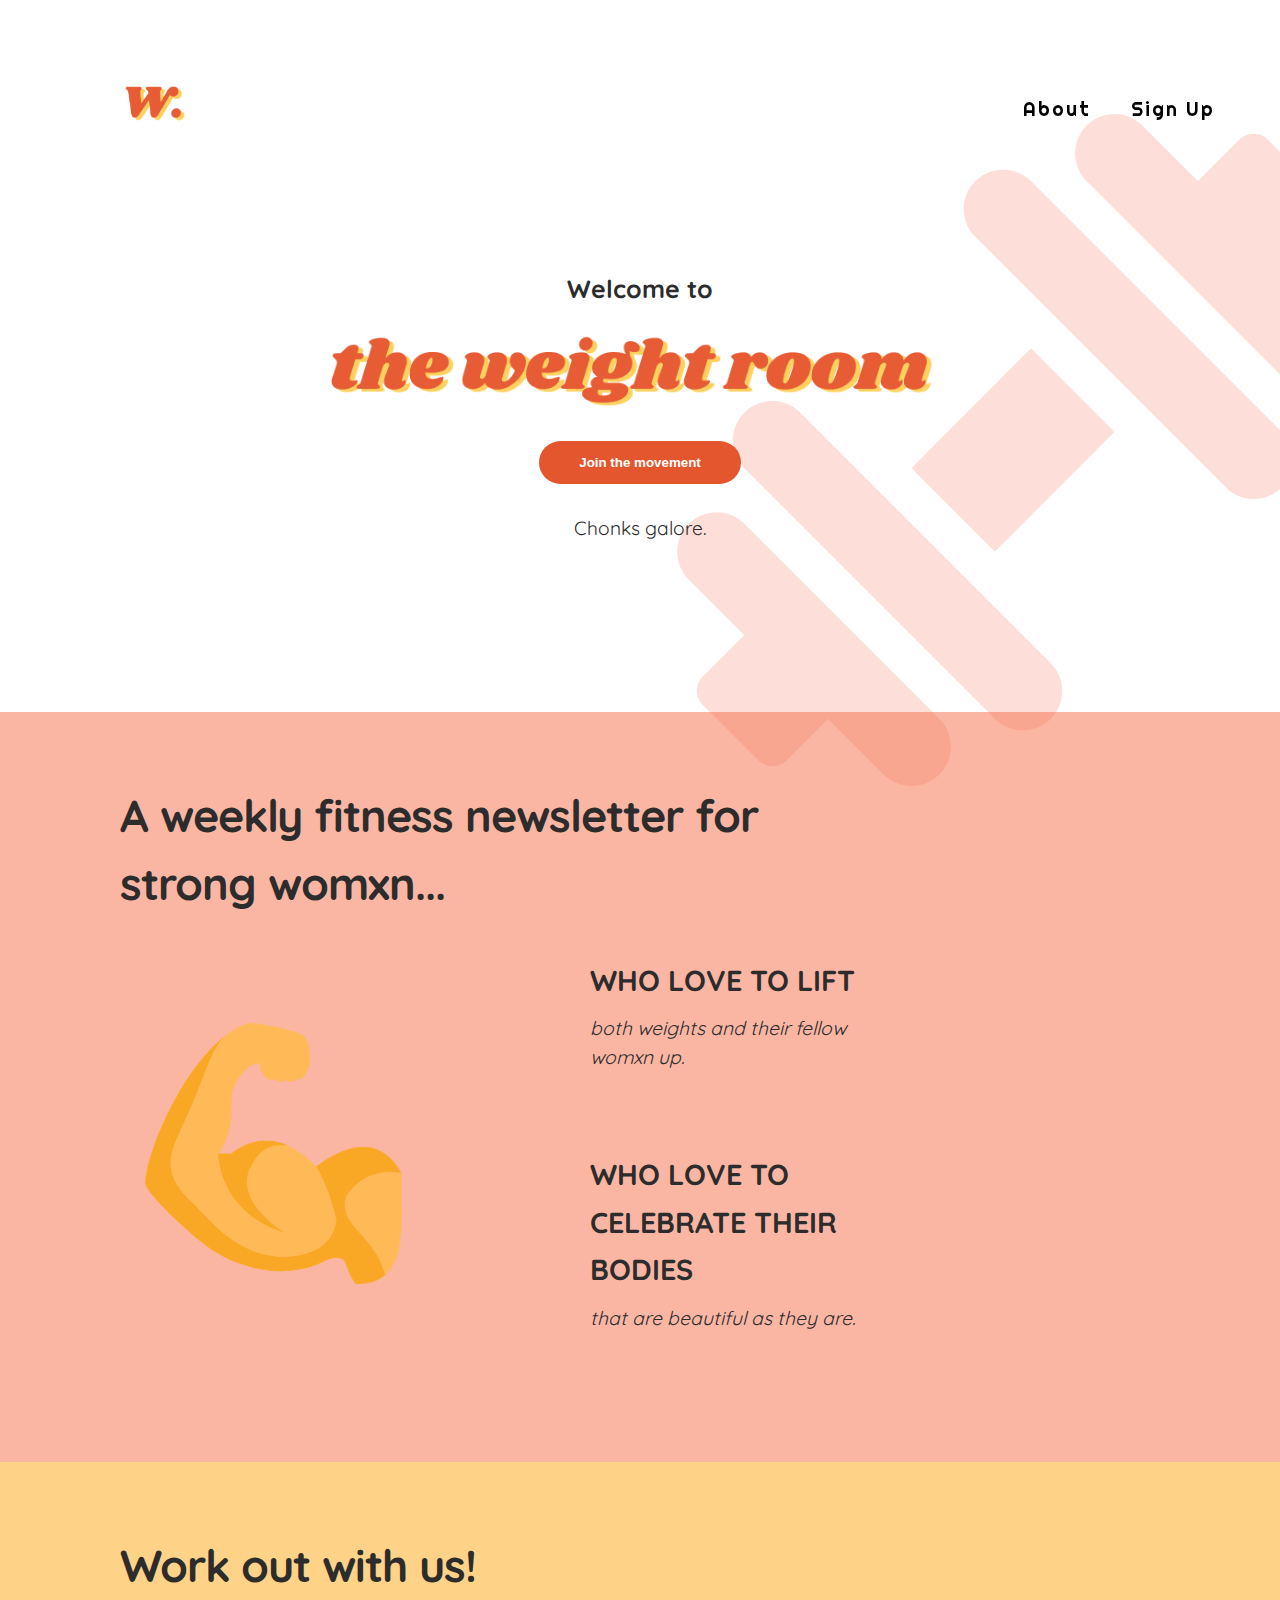
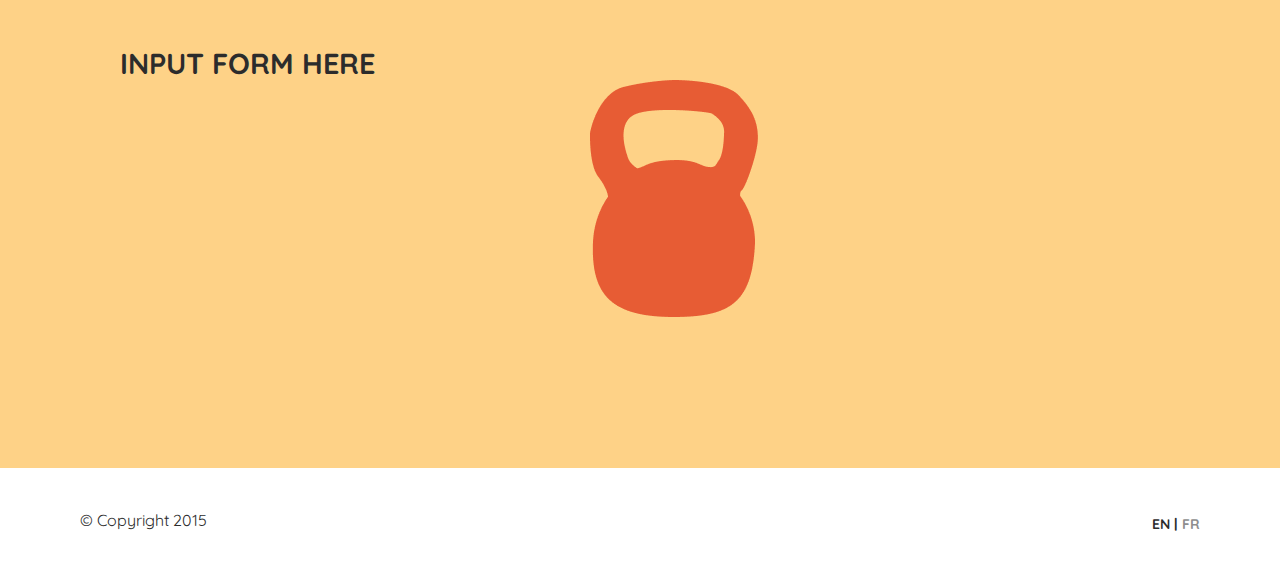
==== commit 3af1f435: "Added sign up section" ====
--- a/index.html
+++ b/index.html
@@ -117,29 +117,43 @@
             </div>
 
         </header><!-- / .site-header -->
+        <div id="content">
+            <section class="site-content" id="about">
+                <div class="page-desc">
+                    <h1>A weekly fitness newsletter for strong womxn...</h1>
+                    <div class="row">
+                        <div class="large-2">
+                          <img src="img/unnamed.png" alt="" />
+                        </div>
+                        <div class="large-2">
+                          <h4><strong>Who love to lift</strong></h4>
+                          <p><i>both weights and their fellow womxn up.</i></p>
 
-        <section class="site-content">
-            <div class="page-desc" id="about">
-                <h1>A weekly fitness newsletter for strong womxn...</h1>
-                <div class="row">
-                    <div class="large-2">
-                      <img src="img/unnamed.png" alt="" />
-                    </div>
-                    <div class="large-2">
-                      <h4><strong>Who love to lift</strong></h4>
-                      <p><i>both weights and their fellow womxn up.</i></p>
+                          <br/>  <br/> 
 
-                      <br/>  <br/> 
-
-                      <h4><strong>Who love to celebrate their bodies</strong></h4>
-                      <p><i>that are beautiful as they are.</i></p>
-                      
+                          <h4><strong>Who love to celebrate their bodies</strong></h4>
+                          <p><i>that are beautiful as they are.</i></p>
+                          
+                        </div>
                     </div>
                 </div>
-            </div>
-
-        <!--END .site-content-->
-        </section>
+            <!--END .site-content-->
+            </section>
+            <section class="site-content" id="signup">
+                <div class="page-desc">
+                    <h1>Work out with us!</h1>
+                    <div class="row">
+                        <div class="large-2">
+                          <h4><strong>INPUT FORM HERE</strong></h4>
+                        </div>
+                        <div class="large-2">
+                          <img src="img/Subtract.png" alt="" />
+                        </div>
+                    </div>
+                </div>
+            <!--END .site-content-->
+            </section>
+        </div>
          <footer class="site-footer cf">
             <p class="footer-text">© Copyright 2015 </p>
             <nav class="languages" role="navigation">
--- a/style.css
+++ b/style.css
@@ -986,10 +986,13 @@
 .row {
     margin-top: 0px;
 }
-.site-content {
+#content .site-content:nth-child(1) {
     clear: both;
-    border:;
-    background-color:rgba(245, 110, 71, 0.5)
+    background-color: rgba(245, 110, 71, 0.5);
+}
+#content .site-content:nth-child(2) {
+    clear: both;
+    background-color: rgba(253, 165, 15, 0.5);
 }
 
 .site-content figure{
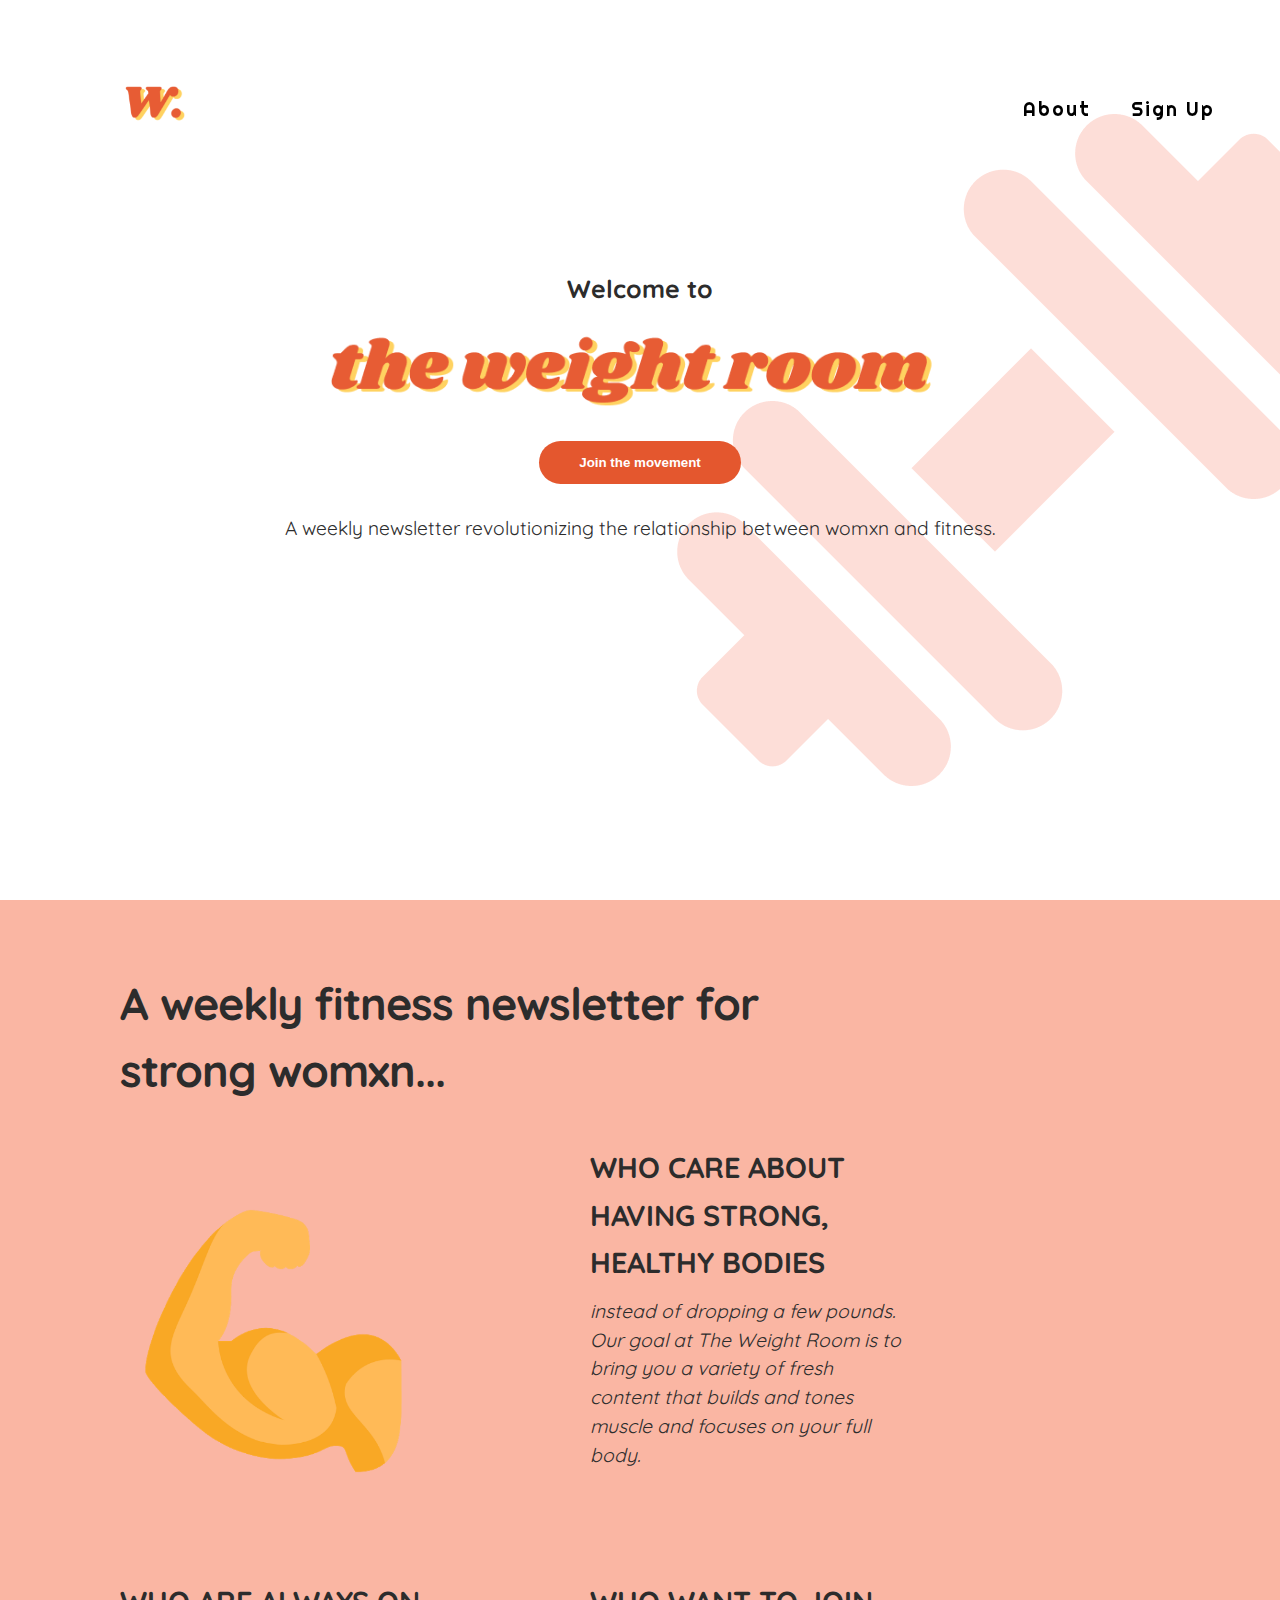
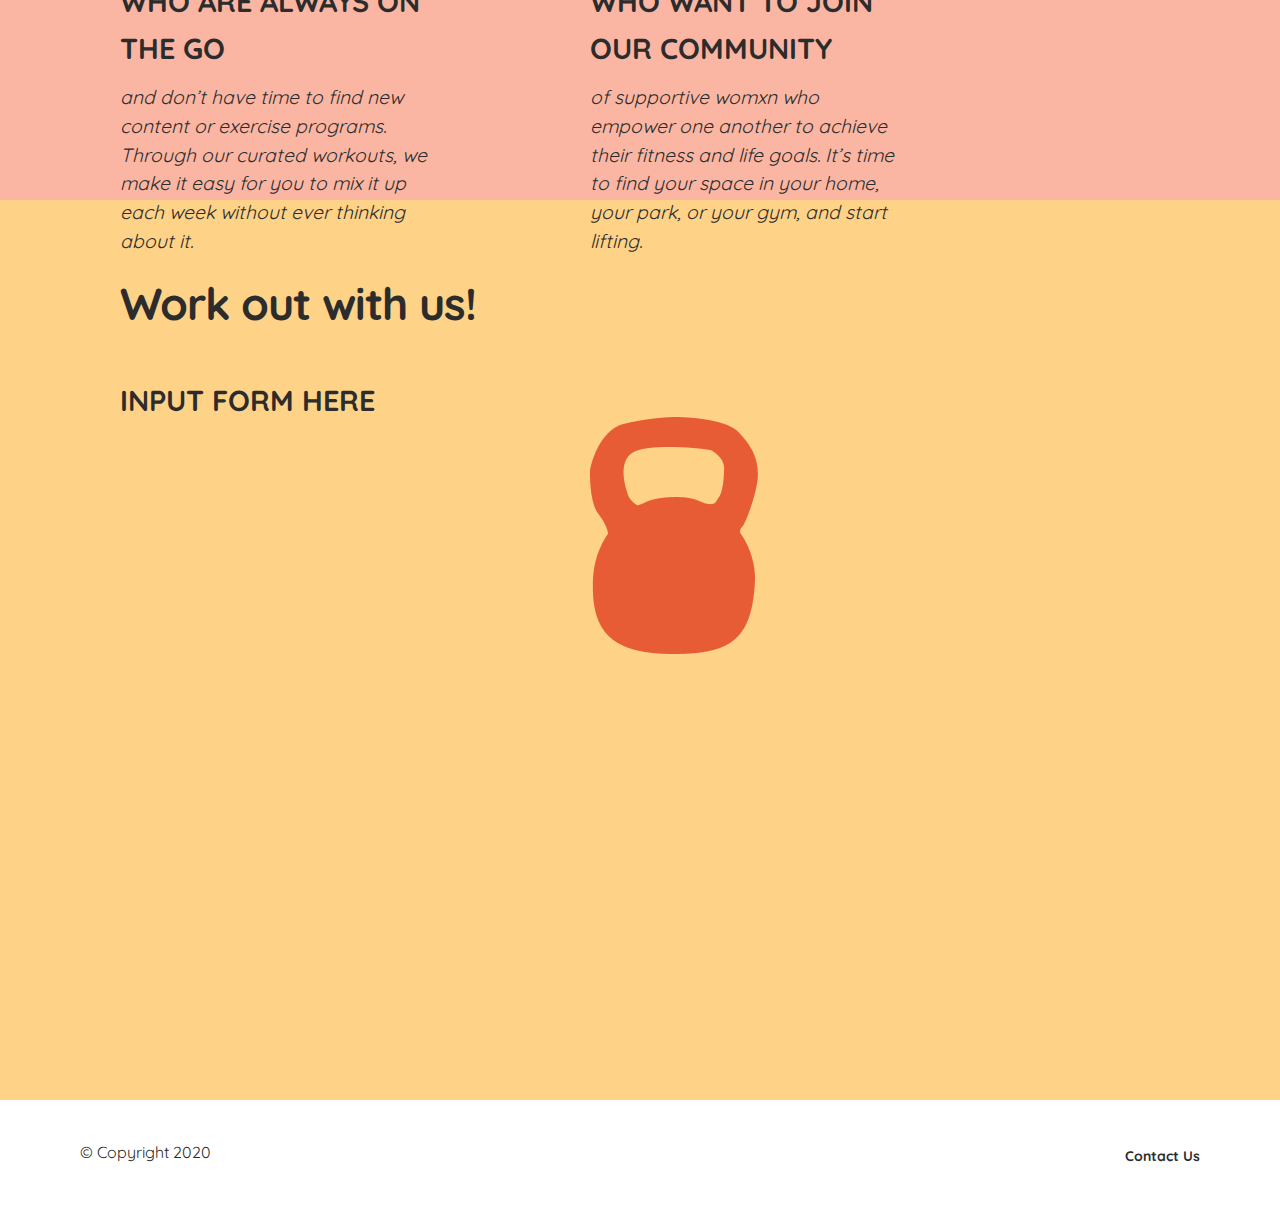
==== commit d87c2ff7: "Redid about section" ====
--- a/index.html
+++ b/index.html
@@ -93,7 +93,7 @@
                     <input type="submit" value="Join the movement" name="subscribe" id="mc-embedded-subscribe" class="signup-button">
                 </div>
             </form>
-            <p>Chonks galore.</p>
+            <p>A weekly newsletter revolutionizing the relationship between womxn and fitness.</p>
             </div>
 <!--             <div>
 <link href="//cdn-images.mailchimp.com/embedcode/horizontal-slim-10_7.css" rel="stylesheet" type="text/css">
@@ -126,14 +126,18 @@
                           <img src="img/unnamed.png" alt="" />
                         </div>
                         <div class="large-2">
-                          <h4><strong>Who love to lift</strong></h4>
-                          <p><i>both weights and their fellow womxn up.</i></p>
-
-                          <br/>  <br/> 
-
-                          <h4><strong>Who love to celebrate their bodies</strong></h4>
-                          <p><i>that are beautiful as they are.</i></p>
-                          
+                          <h4><strong>Who care about having strong, healthy bodies</strong></h4>
+                          <p><i>instead of dropping a few pounds. Our goal at The Weight Room is to bring you a variety of fresh content that builds and tones muscle and focuses on your full body.</i></p>
+                        </div>
+                    </div>
+                    <div class="row">
+                        <div class="large-2">
+                          <h4><strong>Who are always on the go</strong></h4>
+                          <p><i>and don’t have time to find new content or exercise programs. Through our curated workouts, we make it easy for you to mix it up each week without ever thinking about it.</i></p>
+                        </div>
+                        <div class="large-2">
+                            <h4><strong>Who want to join our community</strong></h4>
+                            <p><i>of supportive womxn who empower one another to achieve their fitness and life goals. It’s time to find your space in your home, your park, or your gym, and start lifting.</i></p>
                         </div>
                     </div>
                 </div>
@@ -155,13 +159,10 @@
             </section>
         </div>
          <footer class="site-footer cf">
-            <p class="footer-text">© Copyright 2015 </p>
+            <p class="footer-text">© Copyright 2020</p>
             <nav class="languages" role="navigation">
               <ul>
-
-                <li class="active"><a href="#">EN |</a></li>
-                <li><a href="#">FR</a></li>
-
+                <li class="active"><a href="mailto: hello.theweightroom@gmail.com">Contact Us</a></li>
               </ul>
             </nav>
         </footer>
--- a/style.css
+++ b/style.css
@@ -294,7 +294,7 @@
     line-height: 14px;
 }
 .languages ul li a:hover {
-    color: #90D4C5; 
+    color: #90D4C5;
 }
 
 .languages ul li.active a {
@@ -457,7 +457,7 @@
     height: 100%;
     overflow-y: auto;
     -webkit-overflow-scrolling: touch;
-   
+
     /* Force Hardware Acceleration in WebKit */
     -webkit-transform: translateZ(0);
     -moz-transform: translateZ(0);
@@ -497,7 +497,7 @@
     -moz-transition-timing-function: cubic-bezier(0.82, 0.01, 0.77, 0.78);
     transition-timing-function: cubic-bezier(0.82, 0.01, 0.77, 0.78);
 }
- 
+
 .cd-nav .cd-primary-nav {
     margin-top: 90px;
 }
@@ -531,8 +531,8 @@
 .cd-nav .cd-contact-info span {
     display: block;
 }
-.cd-nav .cd-contact-info li, 
-.cd-nav .cd-contact-info a, 
+.cd-nav .cd-contact-info li,
+.cd-nav .cd-contact-info a,
 .cd-nav .cd-contact-info span {
     font-size: 18px;
 }
@@ -670,7 +670,7 @@
 .no-js div.video,
 div.loaded { opacity: 1; }
 div.image img { width: 100%; }
- 
+
 .view {
     cursor: -webkit-zoom-in;
     cursor: -moz-zoom-in;
@@ -821,7 +821,7 @@
   transform: rotate(180deg);
 }
 
-.cd-pagination.animated-buttons a, 
+.cd-pagination.animated-buttons a,
 .cd-pagination.animated-buttons span {
   padding: 0 1.4em;
   height: 50px;
@@ -966,6 +966,7 @@
 
 .site-container {
     margin: 0 auto;
+    height: 100vh;
 }
 .site-header,
 .page-desc {
@@ -986,6 +987,9 @@
 .row {
     margin-top: 0px;
 }
+.site-content {
+  height: 100vh;
+}
 #content .site-content:nth-child(1) {
     clear: both;
     background-color: rgba(245, 110, 71, 0.5);
@@ -1045,7 +1049,7 @@
 .site-footer p { margin: 0; font-size: 16px;display: inline;}
 .site-footer a,
 .site-footer a:visited { color: #2c2c2c; }
-.site-footer a:hover { color: #90D4C5; } 
+.site-footer a:hover { color: #90D4C5; }
 
 /*=================================*/
 /* Media Queries
@@ -1061,10 +1065,10 @@
     .site-title ul li {
         padding-right: 25px;
     }
-    .site-tagline p:nth-child(1) { 
+    .site-tagline p:nth-child(1) {
         font-size: 20px;
     }
-    .site-tagline p:nth-child(2) { 
+    .site-tagline p:nth-child(2) {
         font-size: 15px;
     }
     /*===== Navigations =====*/
@@ -1132,10 +1136,10 @@
     .site-tagline {
         margin-bottom: 60px;
     }
-    .site-tagline p:nth-child(1) { 
+    .site-tagline p:nth-child(1) {
         font-size: 21px;
     }
-    .site-tagline p:nth-child(2) { 
+    .site-tagline p:nth-child(2) {
         font-size: 16px;
     }
     .site-tagline img {
@@ -1209,10 +1213,10 @@
     .site-tagline {
         margin-bottom: 80px;
     }
-    .site-tagline p:nth-child(1) { 
+    .site-tagline p:nth-child(1) {
         font-size: 25px;
     }
-    .site-tagline p:nth-child(2) { 
+    .site-tagline p:nth-child(2) {
         font-size: 20px;
     }
     /*===== Navigations =====*/
@@ -1226,8 +1230,8 @@
     .cd-nav .cd-primary-nav a {
         font-size: 42px;
     }
-    .cd-nav .cd-contact-info li, 
-    .cd-nav .cd-contact-info a, 
+    .cd-nav .cd-contact-info li,
+    .cd-nav .cd-contact-info a,
     .cd-nav .cd-contact-info span {
         font-size: 21px;
     }
@@ -1334,7 +1338,7 @@
       float: right;
     }
 
-    
+
 }
 
 @media only screen and (min-width: 1200px) {
@@ -1359,16 +1363,16 @@
     .site-tagline img {
         width: 620px;
     }
-    .site-tagline p:nth-child(1) { 
+    .site-tagline p:nth-child(1) {
         font-size: 25px;
     }
-    .site-tagline p:nth-child(2) { 
+    .site-tagline p:nth-child(2) {
         font-size: 20px;
     }
-    .site-tagline h1 { 
+    .site-tagline h1 {
         font-size: 3.2rem;
     }
-    .site-tagline h5 { 
+    .site-tagline h5 {
         font-size: 1.4rem;
     }
     .signup-button {
@@ -1386,8 +1390,8 @@
     .cd-nav .cd-primary-nav a {
         font-size: 54px;
     }
-    .cd-nav .cd-contact-info li, 
-    .cd-nav .cd-contact-info a, 
+    .cd-nav .cd-contact-info li,
+    .cd-nav .cd-contact-info a,
     .cd-nav .cd-contact-info span {
         font-size: 24px;
     }
@@ -1433,4 +1437,4 @@
         font-size: 1rem;
     }
 
-}+}
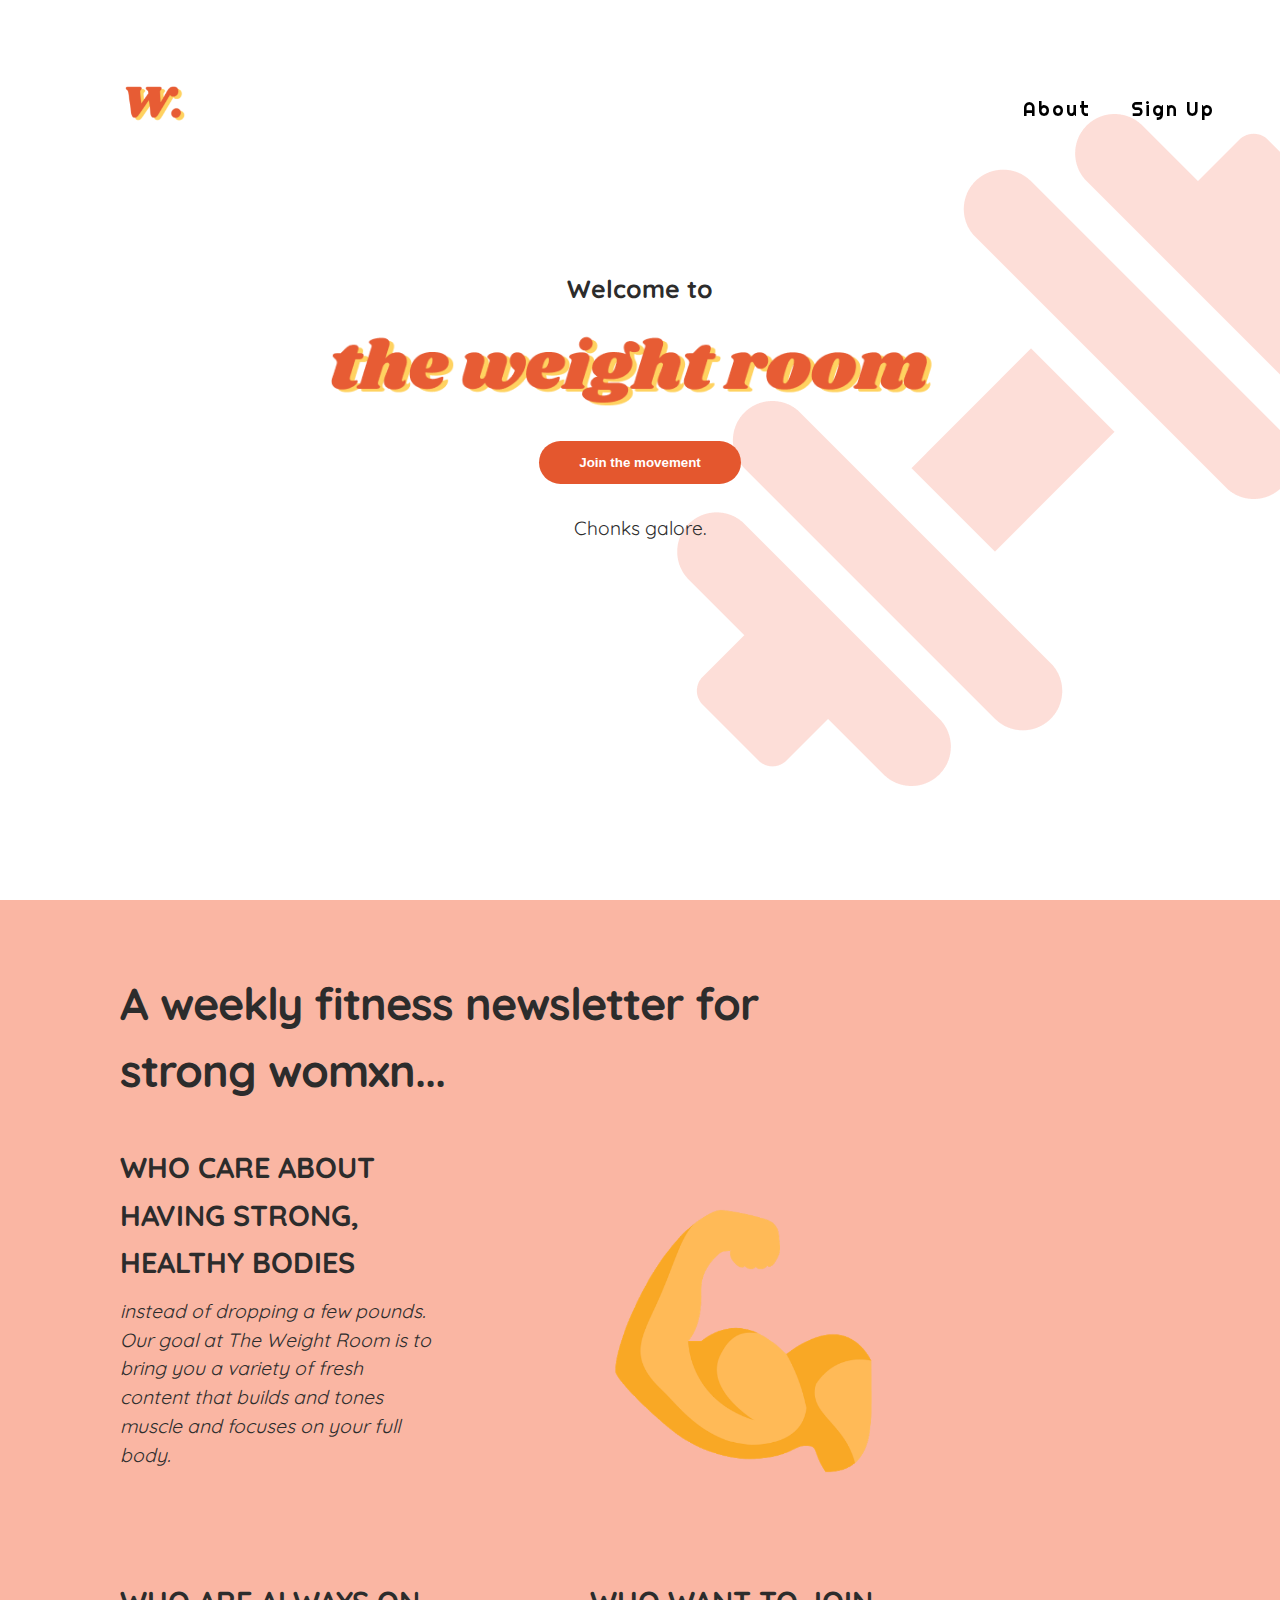
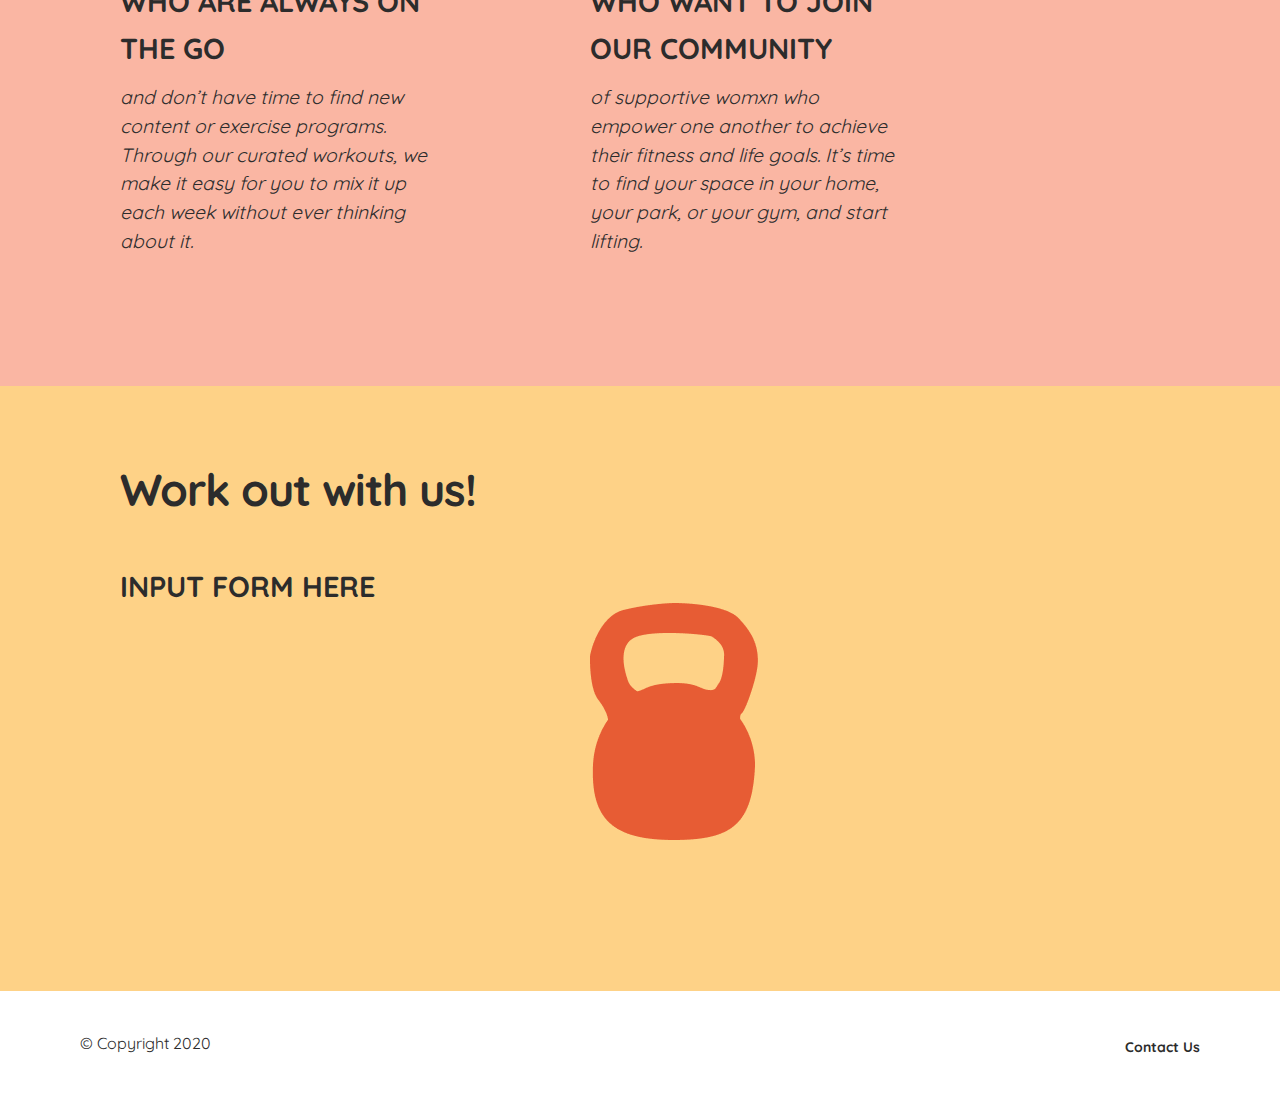
==== commit f579b560: "Reversed site-content css change" ====
--- a/index.html
+++ b/index.html
@@ -93,7 +93,7 @@
                     <input type="submit" value="Join the movement" name="subscribe" id="mc-embedded-subscribe" class="signup-button">
                 </div>
             </form>
-            <p>A weekly newsletter revolutionizing the relationship between womxn and fitness.</p>
+            <p>Chonks galore.</p>
             </div>
 <!--             <div>
 <link href="//cdn-images.mailchimp.com/embedcode/horizontal-slim-10_7.css" rel="stylesheet" type="text/css">
@@ -123,11 +123,11 @@
                     <h1>A weekly fitness newsletter for strong womxn...</h1>
                     <div class="row">
                         <div class="large-2">
-                          <img src="img/unnamed.png" alt="" />
+                          <h4><strong>Who care about having strong, healthy bodies</strong></h4>
+                          <p><i>instead of dropping a few pounds. Our goal at The Weight Room is to bring you a variety of fresh content that builds and tones muscle and focuses on your full body.</i></p>
                         </div>
                         <div class="large-2">
-                          <h4><strong>Who care about having strong, healthy bodies</strong></h4>
-                          <p><i>instead of dropping a few pounds. Our goal at The Weight Room is to bring you a variety of fresh content that builds and tones muscle and focuses on your full body.</i></p>
+                          <img src="img/unnamed.png" alt="" />
                         </div>
                     </div>
                     <div class="row">
--- a/style.css
+++ b/style.css
@@ -987,9 +987,7 @@
 .row {
     margin-top: 0px;
 }
-.site-content {
-  height: 100vh;
-}
+
 #content .site-content:nth-child(1) {
     clear: both;
     background-color: rgba(245, 110, 71, 0.5);
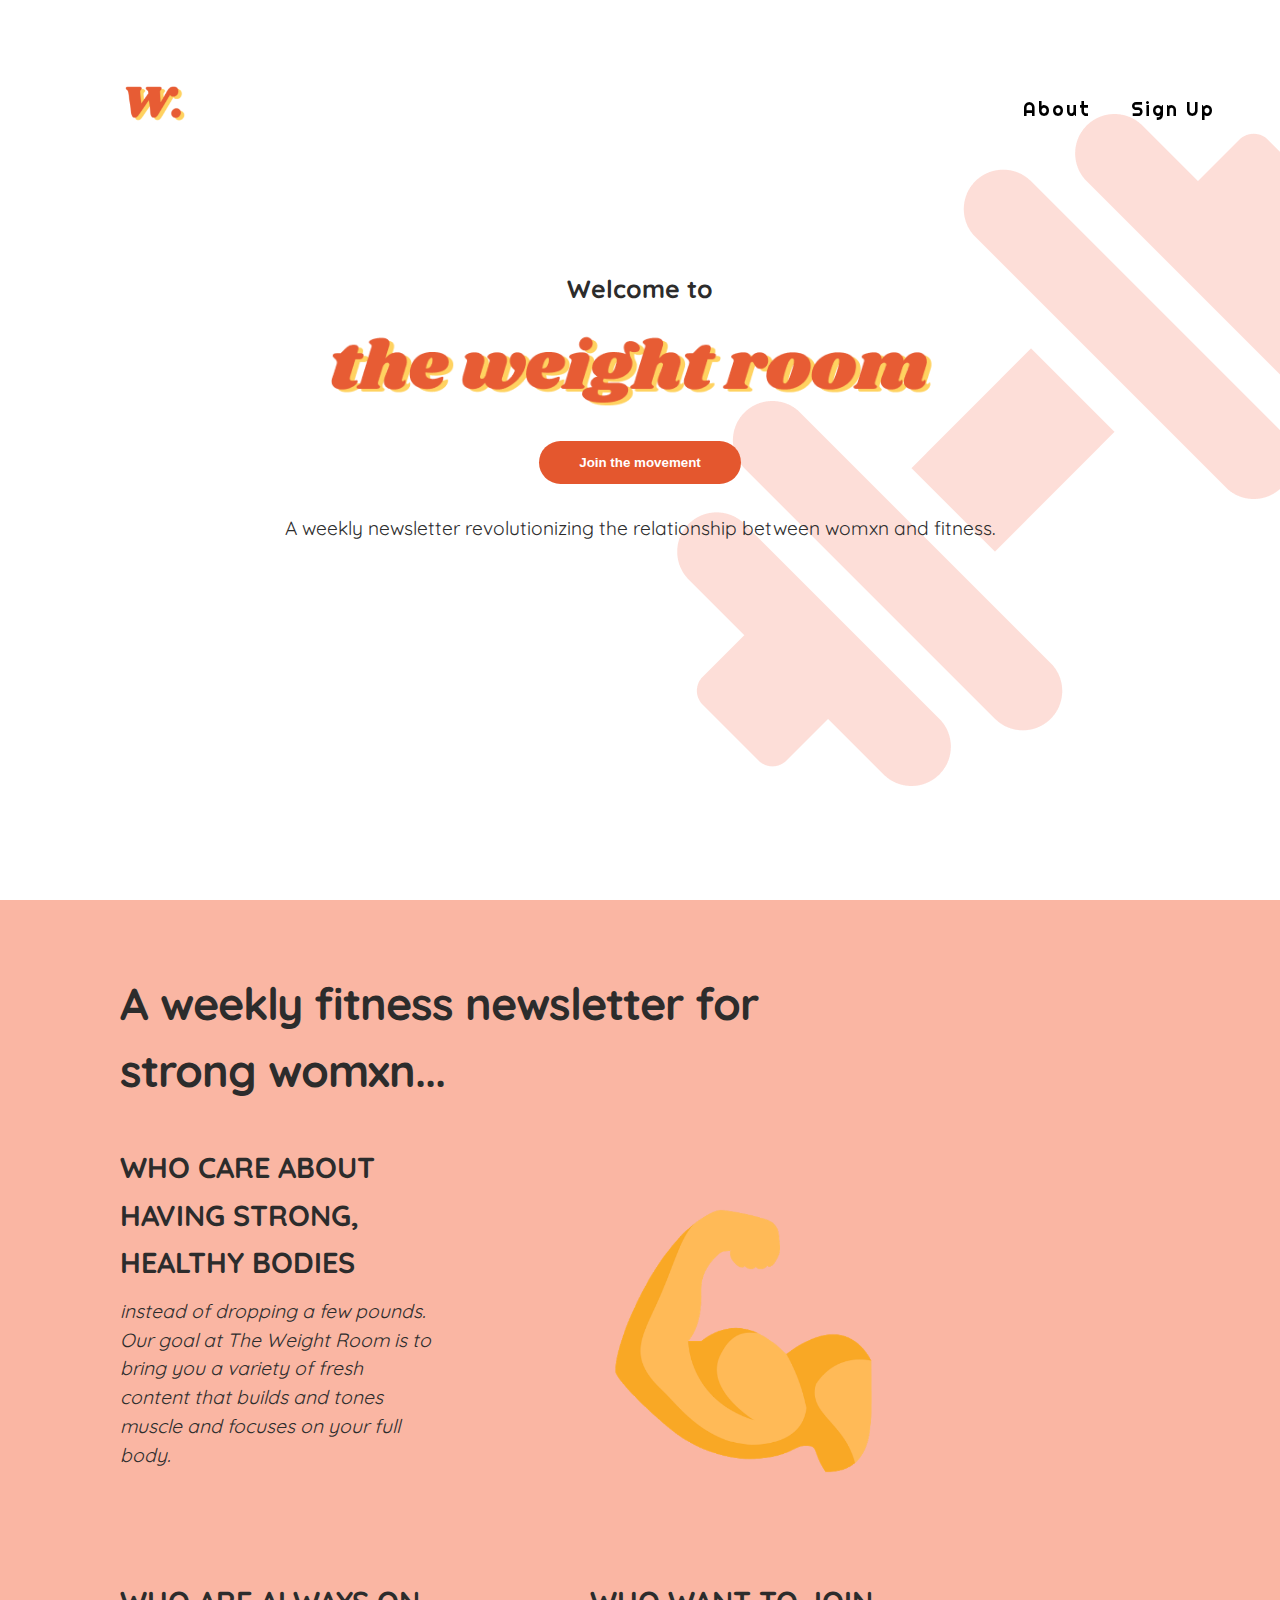
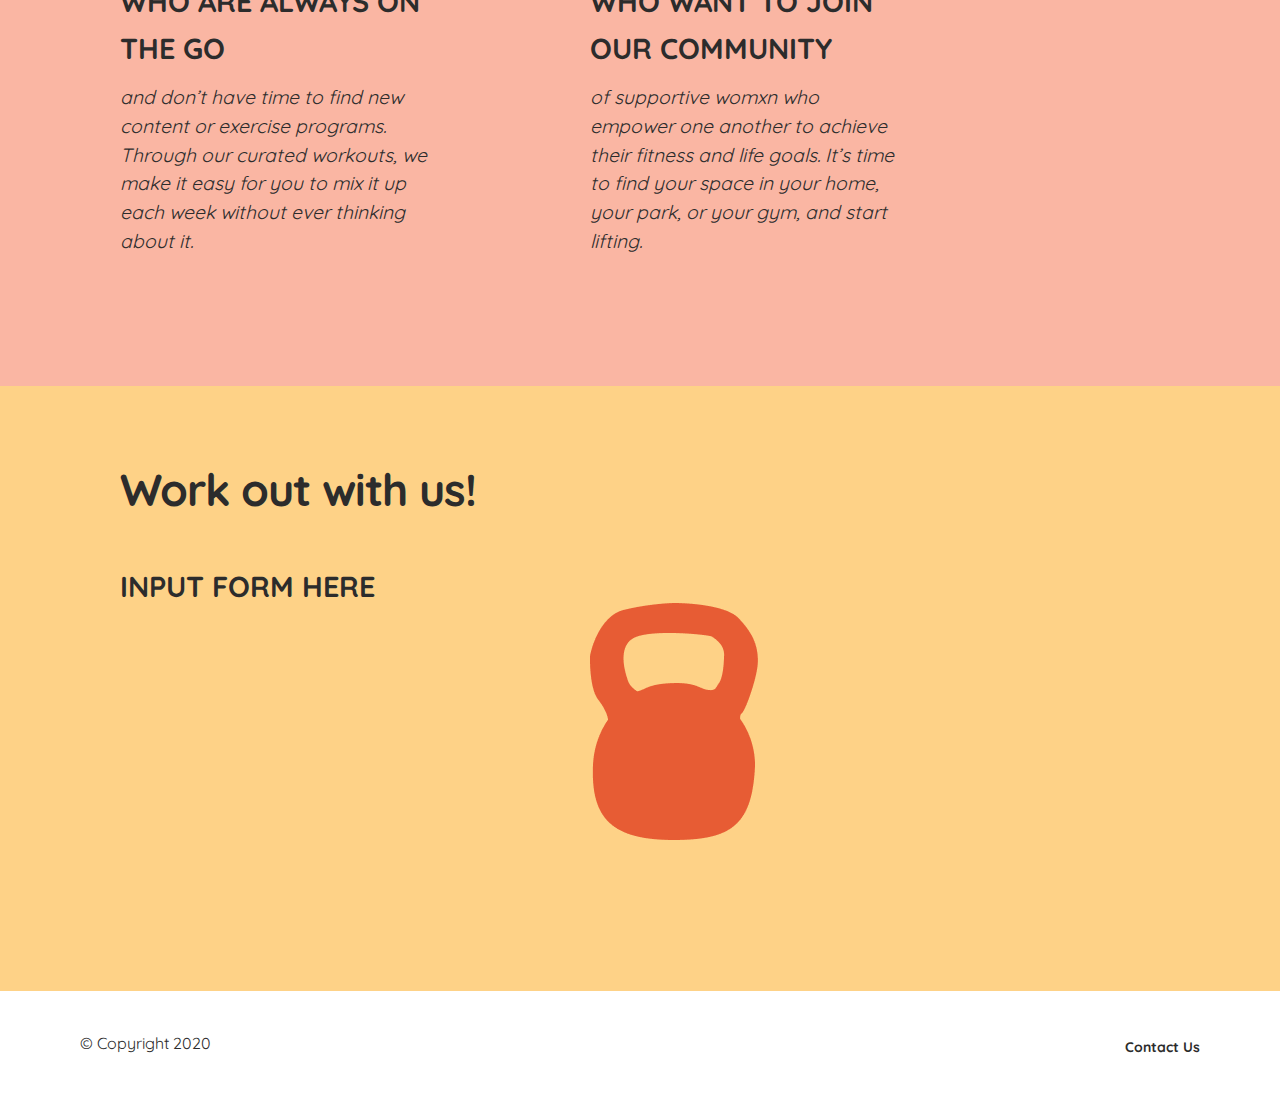
==== commit 7891a072: "Changed tagline" ====
--- a/index.html
+++ b/index.html
@@ -93,7 +93,7 @@
                     <input type="submit" value="Join the movement" name="subscribe" id="mc-embedded-subscribe" class="signup-button">
                 </div>
             </form>
-            <p>Chonks galore.</p>
+            <p>A weekly newsletter revolutionizing the relationship between womxn and fitness.</p>
             </div>
 <!--             <div>
 <link href="//cdn-images.mailchimp.com/embedcode/horizontal-slim-10_7.css" rel="stylesheet" type="text/css">
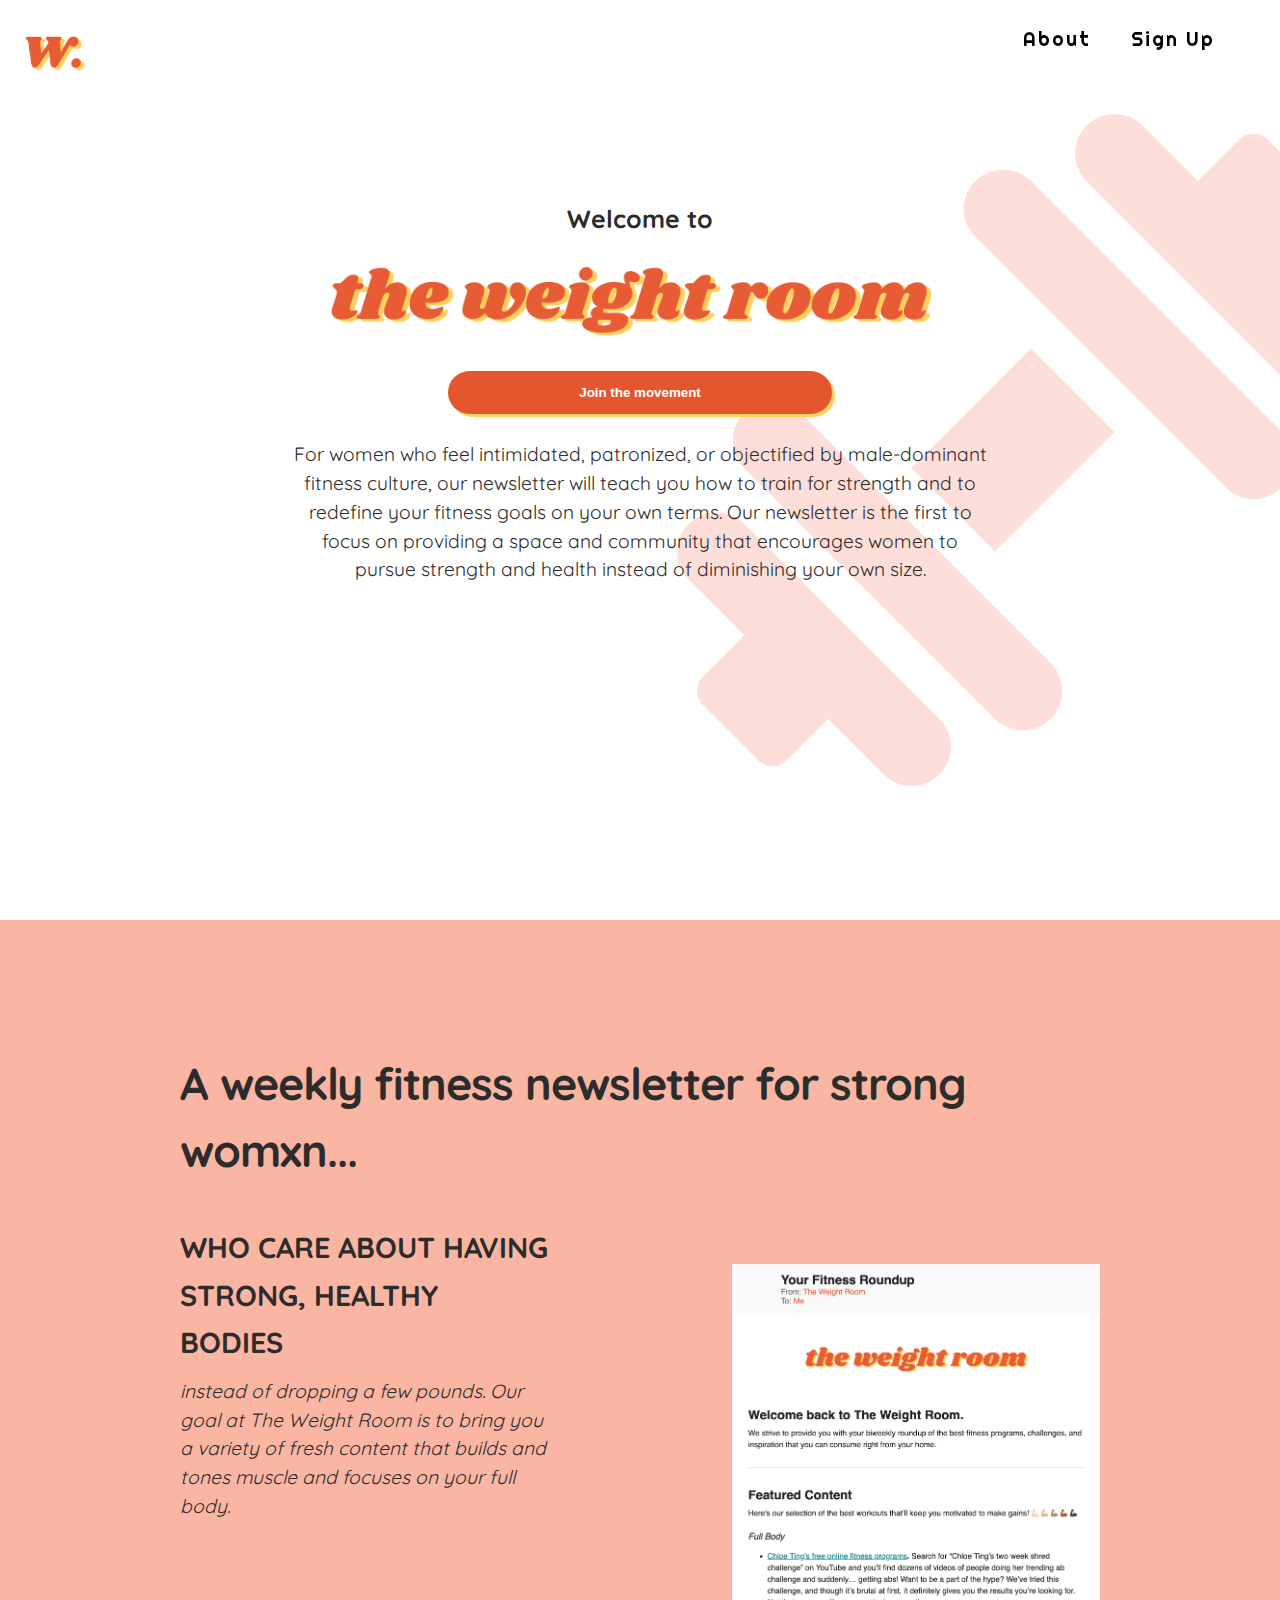
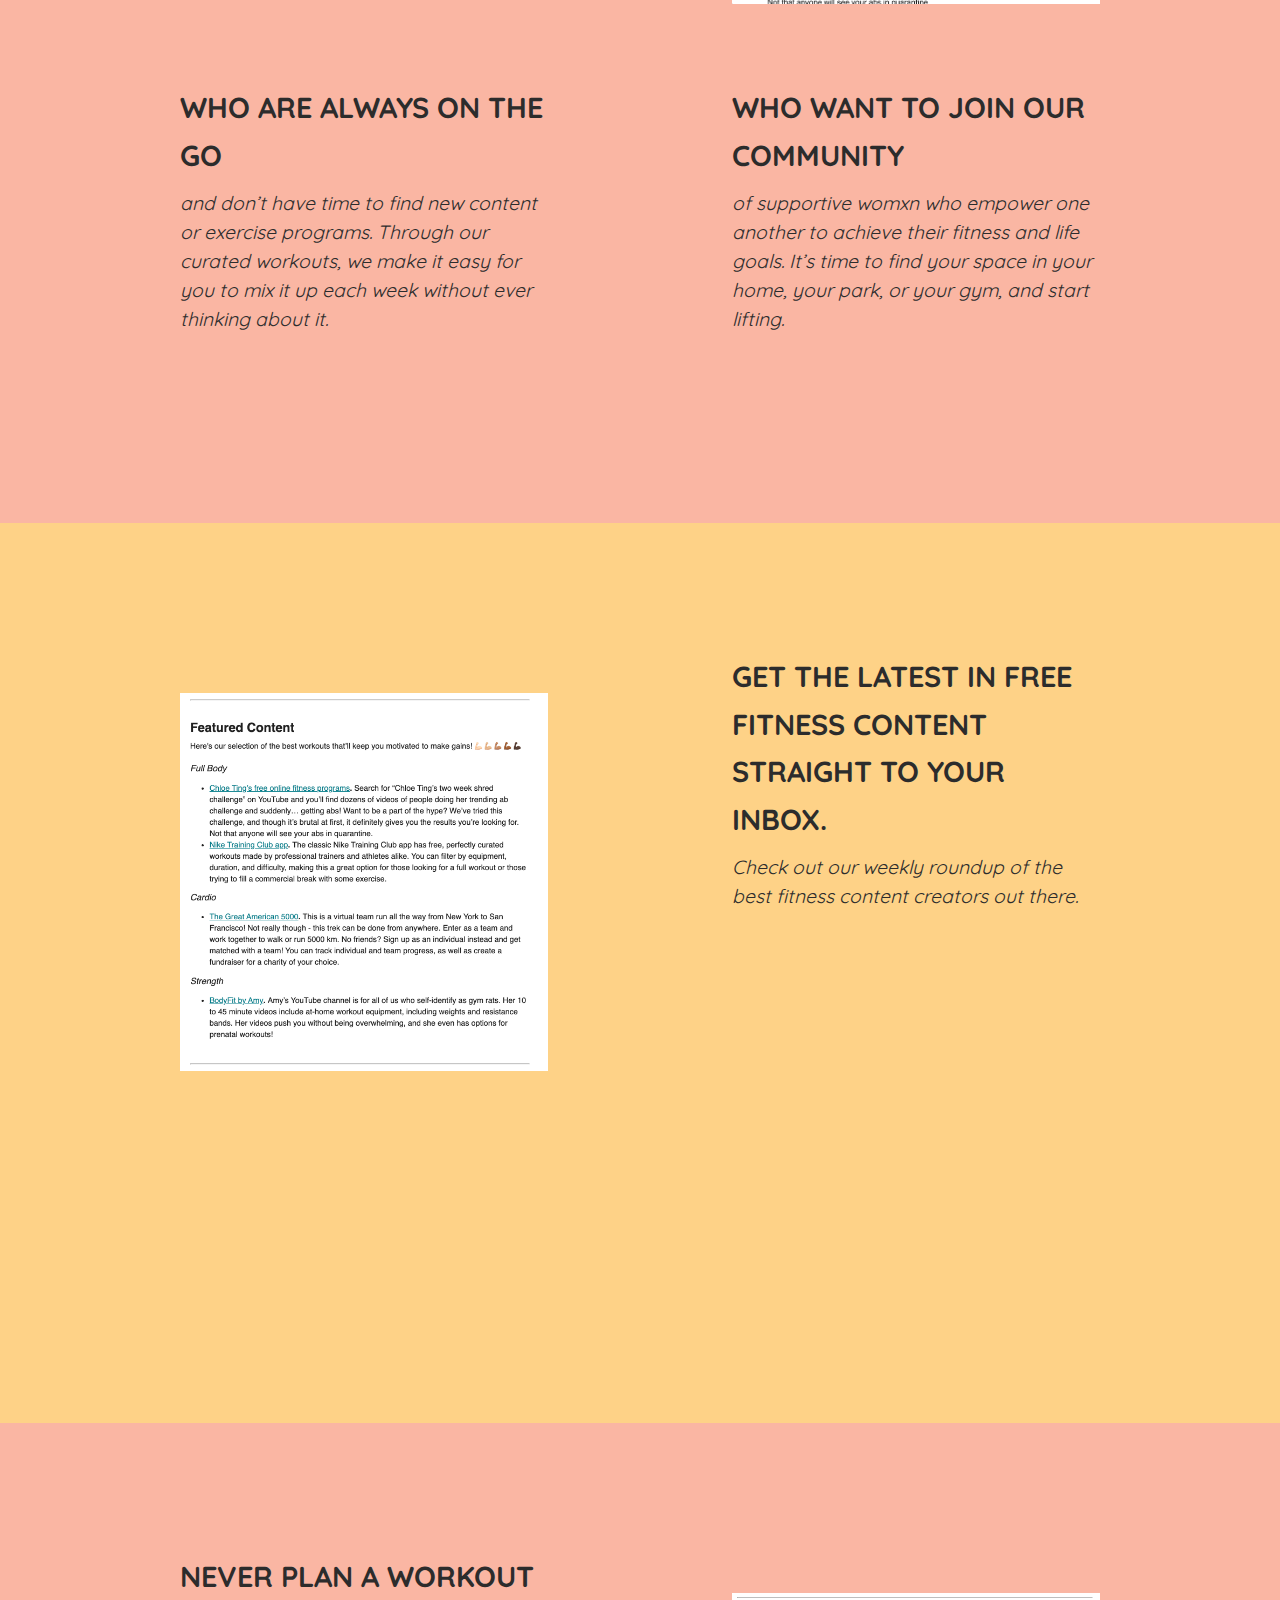
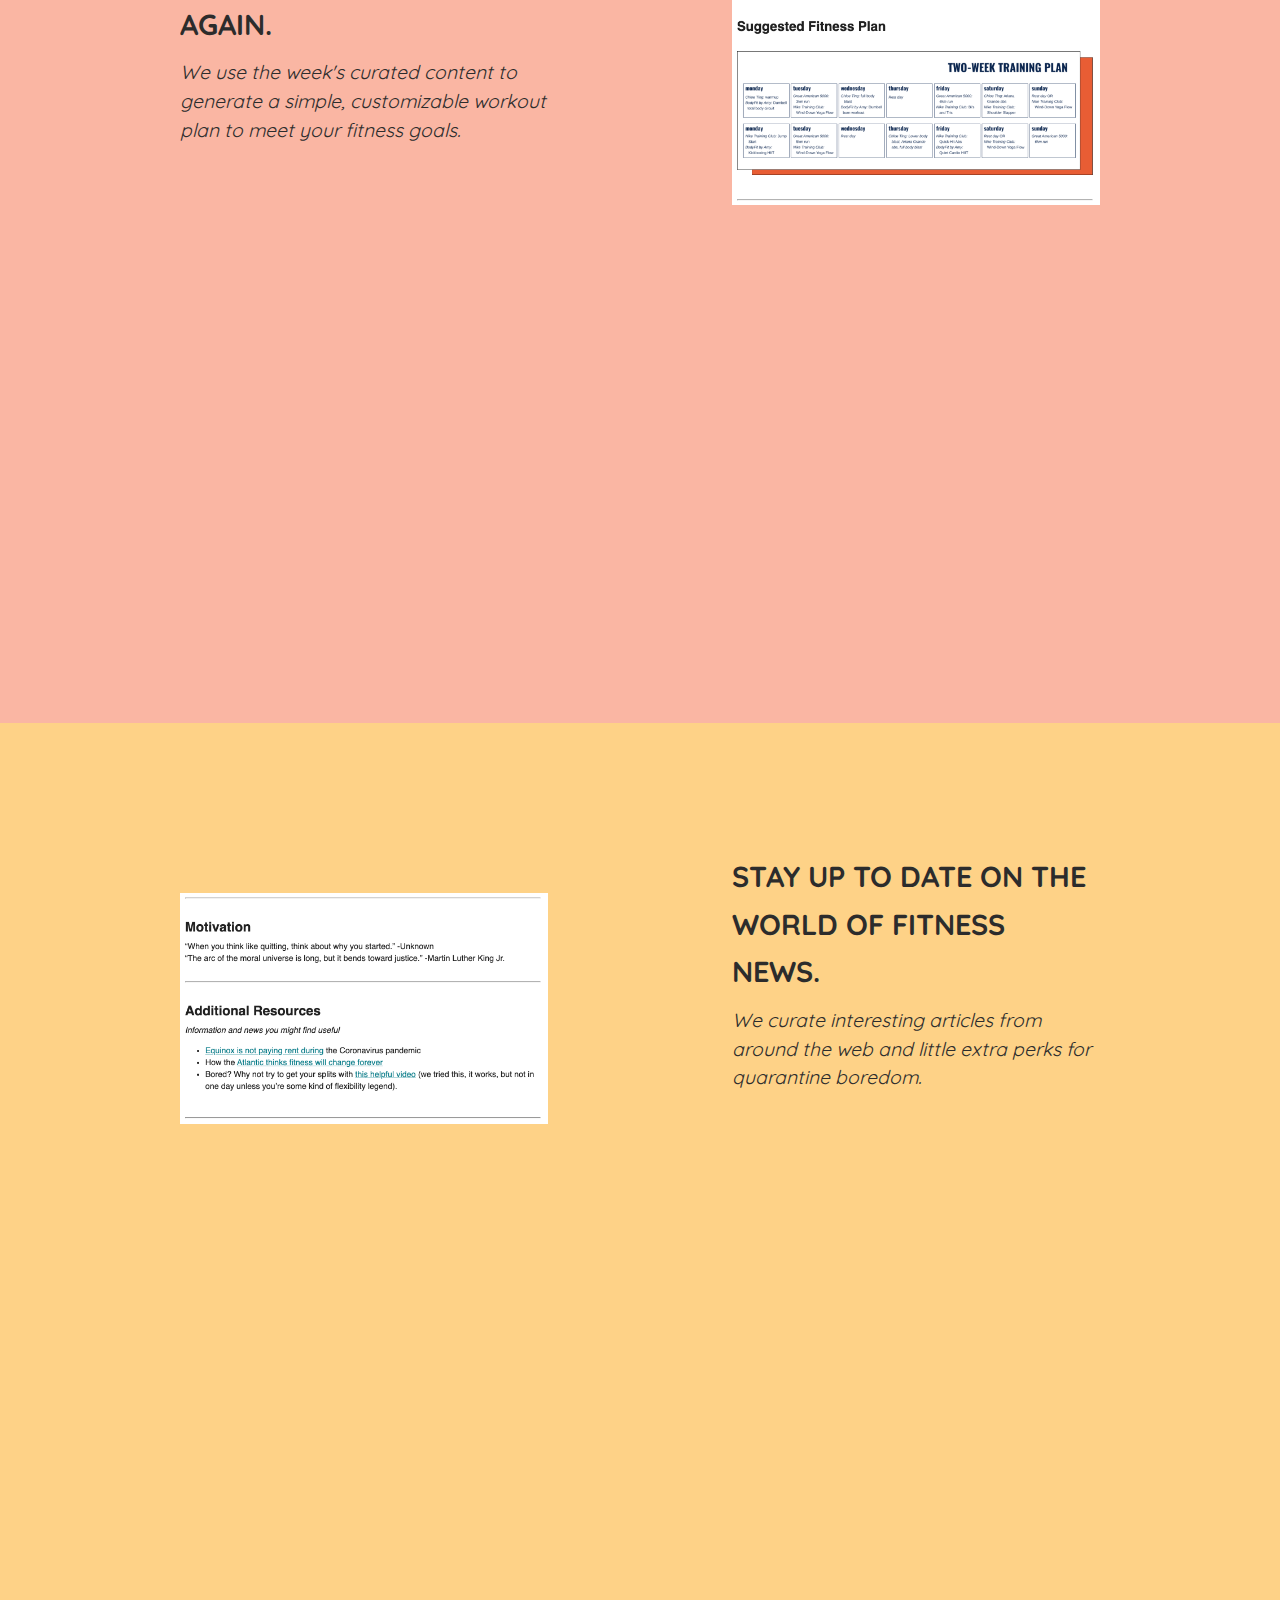
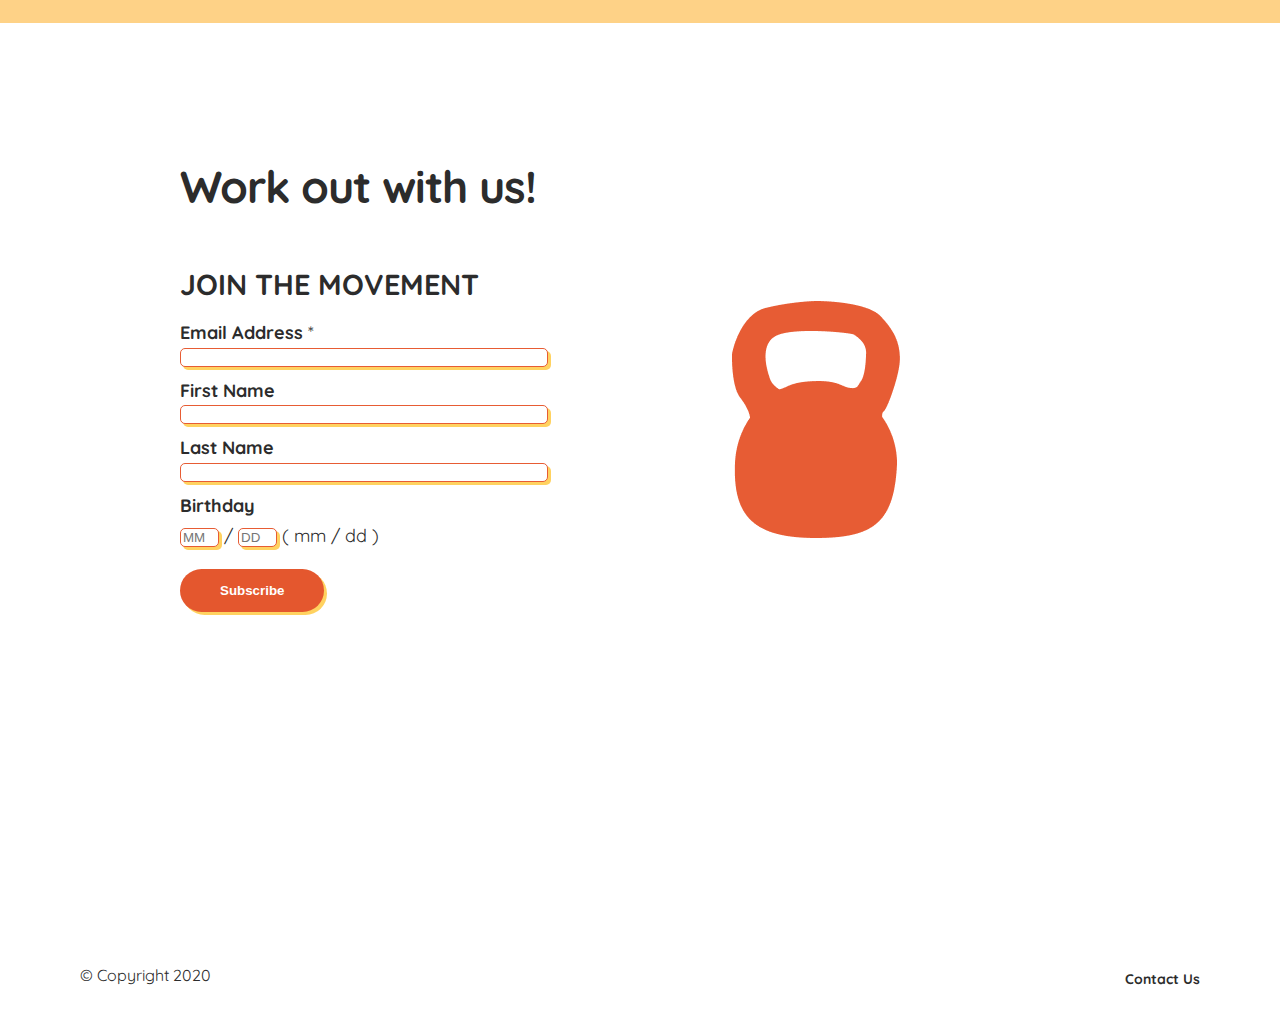
==== commit 72384310: "added form and email sections" ====
--- a/index.html
+++ b/index.html
@@ -1,179 +1,308 @@
 <!DOCTYPE html>
 <html lang="en" class="no-js">
-<head>
-<meta http-equiv="Content-Type" content="text/html; charset=utf-8" >
+  <head>
+    <meta http-equiv="Content-Type" content="text/html; charset=utf-8" />
     <meta charset="utf-8" />
     <meta name="viewport" content="width=device-width" />
-    <meta http-equiv="x-ua-compatible" content="ie=edge">
+    <meta http-equiv="x-ua-compatible" content="ie=edge" />
     <title>The Weight Room</title>
-
+    <link rel="icon" type="image/png" href="img/Group 2.png" />
     <link rel="stylesheet" href="style.css" media="screen" />
-
-
-    <link href='http://fonts.googleapis.com/css?family=Righteous&subset=latin,latin-ext' rel='stylesheet' type='text/css'>
-    <link href='http://fonts.googleapis.com/css?family=Quicksand:300,400,700' rel='stylesheet' type='text/css'>
-
-     <script src="scripts/modernizr.js"></script>
-
-</head>
-
-<body>
-
-
-
-<!--     <a href="#cd-nav" class="cd-nav-trigger">Menu
-        <span class="cd-nav-icon"></span>
-
-        <svg x="0px" y="0px" width="54px" height="54px" viewBox="0 0 54 54">
-            <circle fill="transparent" stroke="#90D4C5" stroke-width="2" cx="27" cy="27" r="25" stroke-dasharray="157 157" stroke-dashoffset="157"></circle>
-        </svg>
-    </a>
-
-    <div id="cd-nav" class="cd-nav">
-        <div class="cd-navigation-wrapper">
-            <div class="cd-half-block">
-
-
-                <nav>
-                    <ul class="cd-primary-nav">
-                        <li><a href="index.html" class="selected">Showcase</a></li>
-                        <li><a href="news.html">News</a></li>
-                        <li><a href="profile.html">Profile</a></li>
-                        <li><a href="#">Docs</a></li>
-                        <li><a href="#">Contact</a></li>
-                    </ul>
-                </nav>
-            </div>
-
-            <div class="cd-half-block">
-                <address>
-                    <ul class="cd-contact-info">
-                        <li><a href="mailto:info@myemail.co">info@myemail.co</a></li>
-                        <li>0244-12345678</li>
-                    </ul>
-                    <ul class="cd-contact-socials">
-                        <li><a href="#0">Instagram</a></li>
-                        <li><a href="#0">Behance</a></li>
-                        <li><a href="#0">Dribbble</a></li>
-                    </ul>
-                </address>
-            </div> 
-        </div> 
-    </div>  -->
-
+    <link
+      href="http://fonts.googleapis.com/css?family=Righteous&subset=latin,latin-ext"
+      rel="stylesheet"
+      type="text/css"
+    />
+    <link
+      href="http://fonts.googleapis.com/css?family=Quicksand:300,400,700"
+      rel="stylesheet"
+      type="text/css"
+    />
+
+    <script src="scripts/modernizr.js"></script>
+  </head>
+
+  <body>
     <div class="site-container">
-
-        <header class="site-header cf">
-            <div class="site-title">
-                <a href="index.html">
-                <img id="logo" src="img/Group 2.png" width="80px"></a>
-                <ul>
-                    <li><a href="#about">About</a></li>
-                    <li><a href="#signup">Sign Up</a></li>
-<!--                     <li><a href="news.html">NEWS</a></li>
-                    <li><a href="profile.html">PROFILE</a></li> -->
-                </ul>
-            </div>
-
-            <div class="cf"></div>
-
-            <div class="site-tagline">
-<!--                 <p>Welcome to <br> <strong>The Weight Room</strong> <br> We are <a href="http://aristotheme.com" target="_blank">buff as fuck</a> .</p> -->
-            <p><b>Welcome to</b><br><img src="img/Group 3.png"></p>
-<!--  <div>
- -->              <!-- Begin Mailchimp Signup Form -->
-<!-- <link href="//cdn-images.mailchimp.com/embedcode/horizontal-slim-10_7.css" rel="stylesheet" type="text/css">
-<style type="text/css">
-    #mc_embed_signup{background:#fff; float:center; clear:left; font:14px Helvetica,Arial,sans-serif; width:100%;}
-</style> -->
-            <form action="https://gmail.us4.list-manage.com/subscribe/post?u=80221abcc3637651f9da64e22&amp;id=05a15d54d0" method="post" id="mc-embedded-subscribe-form" name="mc-embedded-subscribe-form" class="validate" target="_blank" novalidate>
-                <div id="mc_embed_signup_scroll">
-                    <div style="position: absolute; left: -5000px;" aria-hidden="true"><input type="text" name="b_80221abcc3637651f9da64e22_05a15d54d0" tabindex="-1" value="">
+      <header class="site-header cf">
+        <div class="site-title">
+          <a href="index.html">
+            <img id="logo" src="img/Group 2.png" width="80px"
+          /></a>
+
+          <ul>
+            <li><a href="#about">About</a></li>
+            <li><a href="#signup">Sign Up</a></li>
+          </ul>
+        </div>
+
+        <div id="intro-section">
+        <div class="cf"></div>
+        <div class="site-tagline">
+          <p><b>Welcome to</b><br /><img src="img/Group 3.png" /></p>
+          <a href="#signup"
+            ><button id="big-join-button" class="signup-button shadow">
+              Join the movement
+            </button></a
+          >
+          <p id="intro-text">
+            For women who feel intimidated, patronized, or objectified by
+            male-dominant fitness culture, our newsletter will teach you how to
+            train for strength and to redefine your fitness goals on your own
+            terms. Our newsletter is the first to focus on providing a space and
+            community that encourages women to pursue strength and health
+            instead of diminishing your own size.
+          </p>
+        </div>
+      </div>
+
+<!-- About section -->
+      <div id="content">
+        <section class="site-content" id="about">
+          <div class="page-desc">
+            <h1>A weekly fitness newsletter for strong womxn...</h1>
+            <div class="row">
+              <div class="large-2">
+                <h4>
+                  <strong>Who care about having strong, healthy bodies</strong>
+                </h4>
+                <p>
+                  <i>instead of dropping a few pounds. Our goal at The Weight
+                    Room is to bring you a variety of fresh content that builds
+                    and tones muscle and focuses on your full body.</i>
+                </p>
+              </div>
+              <div class="large-2">
+                <img src="img/emails/email-header.png" alt="" />
+              </div>
+            </div>
+            <div class="row">
+              <div class="large-2">
+                <h4><strong>Who are always on the go</strong></h4>
+                <p>
+                  <i
+                    >and don’t have time to find new content or exercise
+                    programs. Through our curated workouts, we make it easy for
+                    you to mix it up each week without ever thinking about
+                    it.</i
+                  >
+                </p>
+              </div>
+              <div class="large-2">
+                <h4><strong>Who want to join our community</strong></h4>
+                <p>
+                  <i
+                    >of supportive womxn who empower one another to achieve
+                    their fitness and life goals. It’s time to find your space
+                    in your home, your park, or your gym, and start lifting.</i
+                  >
+                </p>
+              </div>
+            </div>
+          </div>
+        </section>
+
+        <section class="site-content" id="fitness-content">
+          <div class="page-desc">
+            <div class="row">
+              <div class="large-2">
+                <img src="img/emails/fitness-content.png" alt="" />
+              </div>
+              <div class="large-2">
+                <h4>
+                  <strong>Get the latest in FREE fitness content straight to your inbox.</strong>
+                </h4>
+                <p>
+                  <i>Check out our weekly roundup of the best fitness content creators out there.</i>
+                </p>
+              </div>
+            </div>
+          </div>
+        </section>
+
+        <section class="site-content" id="workout-plans-content">
+          <div class="page-desc">
+            <div class="row">
+              <div class="large-2">
+                <h4>
+                  <strong>Never plan a workout again.</strong>
+                </h4>
+                <p>
+                  <i>We use the week's curated content to generate a simple, customizable workout plan to meet your fitness goals.</i>
+                </p>
+              </div>
+              <div class="large-2">
+                <img src="img/emails/workout-plan.png" alt="" />
+              </div>
+            </div>
+          </div>
+        </section>
+
+        <section class="site-content" id="misc-content">
+          <div class="page-desc">
+            <div class="row">
+              <div class="large-2">
+                <img src="img/emails/extra-info.png" alt="" />
+              </div>
+              <div class="large-2">
+                <h4>
+                  <strong>Stay up to date on the world of fitness news.</strong>
+                </h4>
+                <p>
+                  <i>We curate interesting articles from around the web and little extra perks for quarantine boredom.</i>
+                </p>
+              </div>
+            </div>
+          </div>
+        </section>
+
+<!-- Sign up section -->
+        <section class="site-content" id="signup">
+          <div class="page-desc">
+            <h1>Work out with us!</h1>
+            <div class="row" id="form-row">
+              <div class="large-2">
+                <!-- Begin Mailchimp Signup Form -->
+                <div id="mc_embed_signup">
+                  <form
+                    action="https://gmail.us4.list-manage.com/subscribe/post?u=80221abcc3637651f9da64e22&amp;id=05a15d54d0"
+                    method="post"
+                    id="mc-embedded-subscribe-form"
+                    name="mc-embedded-subscribe-form"
+                    class="validate"
+                    target="_blank"
+                    novalidate
+                  >
+                    <div id="mc_embed_signup_scroll">
+                      <h4><strong>Join the Movement</strong></h4>
+                      <div class="mc-field-group">
+                        <label for="mce-EMAIL"
+                          ><strong>Email Address</strong>
+                          <span class="asterisk">*</span>
+                        </label>
+                        <input
+                          type="email"
+                          value=""
+                          name="EMAIL"
+                          class="required email shadow"
+                          id="mce-EMAIL"
+                        />
+                      </div>
+                      <div class="mc-field-group">
+                        <label for="mce-FNAME"
+                          ><strong>First Name</strong>
+                        </label>
+                        <input
+                          type="text"
+                          value=""
+                          name="FNAME"
+                          class="shadow"
+                          id="mce-FNAME"
+                        />
+                      </div>
+                      <div class="mc-field-group">
+                        <label for="mce-LNAME"
+                          ><strong>Last Name</strong>
+                        </label>
+                        <input
+                          type="text"
+                          value=""
+                          name="LNAME"
+                          class="shadow"
+                          id="mce-LNAME"
+                        />
+                      </div>
+                      <div class="mc-field-group size1of2" id="birthday-input">
+                        <label for="mce-BIRTHDAY-month"
+                          ><strong>Birthday</strong>
+                        </label>
+                        <div class="datefield">
+                          <span class="subfield monthfield"
+                            ><input
+                              class="birthday shadow"
+                              type="text"
+                              pattern="[0-9]*"
+                              value=""
+                              placeholder="MM"
+                              size="2"
+                              maxlength="2"
+                              name="BIRTHDAY[month]"
+                              id="mce-BIRTHDAY-month"
+                          /></span>
+                          /
+                          <span class="subfield dayfield"
+                            ><input
+                              class="birthday shadow"
+                              type="text"
+                              pattern="[0-9]*"
+                              value=""
+                              placeholder="DD"
+                              size="2"
+                              maxlength="2"
+                              name="BIRTHDAY[day]"
+                              id="mce-BIRTHDAY-day"
+                          /></span>
+                          <span class="small-meta nowrap">( mm / dd )</span>
+                        </div>
+                      </div>
+                      <div id="mce-responses" class="clear">
+                        <div
+                          class="response"
+                          id="mce-error-response"
+                          style="display: none;"
+                        ></div>
+                        <div
+                          class="response"
+                          id="mce-success-response"
+                          style="display: none;"
+                        ></div>
+                      </div>
+                      <div
+                        style="position: absolute; left: -5000px;"
+                        aria-hidden="true"
+                      >
+                        <input
+                          type="text"
+                          name="b_80221abcc3637651f9da64e22_05a15d54d0"
+                          tabindex="-1"
+                          value=""
+                        />
+                      </div>
+                      <div class="clear">
+                        <input
+                          type="submit"
+                          value="Subscribe"
+                          name="subscribe"
+                          id="mc-embedded-subscribe"
+                          class="button signup-button shadow"
+                        />
+                      </div>
                     </div>
-                    <input type="submit" value="Join the movement" name="subscribe" id="mc-embedded-subscribe" class="signup-button">
+                  </form>
                 </div>
-            </form>
-            <p>A weekly newsletter revolutionizing the relationship between womxn and fitness.</p>
-            </div>
-<!--             <div>
-<link href="//cdn-images.mailchimp.com/embedcode/horizontal-slim-10_7.css" rel="stylesheet" type="text/css">
-<style type="text/css">
-	#mc_embed_signup{background:#fff; clear:left; font:14px Helvetica,Arial,sans-serif; width:100%;}
-	/* Add your own Mailchimp form style overrides in your site stylesheet or in this style block.
-	   We recommend moving this block and the preceding CSS link to the HEAD of your HTML file. */
-</style>
-<div id="mc_embed_signup">
-<form action="https://gmail.us4.list-manage.com/subscribe/post?u=80221abcc3637651f9da64e22&amp;id=05a15d54d0" method="post" id="mc-embedded-subscribe-form" name="mc-embedded-subscribe-form" class="validate" target="_blank" novalidate>
-    <div id="mc_embed_signup_scroll">
-
-	<input type="email" value="" name="EMAIL" class="email" id="mce-EMAIL" placeholder="email address" required>
-    <div style="position: absolute; left: -5000px;" aria-hidden="true"><input type="text" name="b_80221abcc3637651f9da64e22_05a15d54d0" tabindex="-1" value=""></div>
-    <div class="clear"><input type="submit" value="Join the movement" name="subscribe" id="mc-embedded-subscribe" class="button"></div>
+
+              </div>
+              <div class="large-2">
+                <img src="img/Subtract.png" alt="" />
+              </div>
+            </div>
+          </div>
+        </section>
+      </div>
+      <footer class="site-footer cf">
+        <p class="footer-text">© Copyright 2020</p>
+        <nav class="languages" role="navigation">
+          <ul>
+            <li class="active">
+              <a href="mailto: hello.theweightroom@gmail.com">Contact Us</a>
+            </li>
+          </ul>
+        </nav>
+      </footer>
     </div>
-</form>
-</div> -->
-
-<!--End mc_embed_signup-->
-            </div>
-
-        </header><!-- / .site-header -->
-        <div id="content">
-            <section class="site-content" id="about">
-                <div class="page-desc">
-                    <h1>A weekly fitness newsletter for strong womxn...</h1>
-                    <div class="row">
-                        <div class="large-2">
-                          <h4><strong>Who care about having strong, healthy bodies</strong></h4>
-                          <p><i>instead of dropping a few pounds. Our goal at The Weight Room is to bring you a variety of fresh content that builds and tones muscle and focuses on your full body.</i></p>
-                        </div>
-                        <div class="large-2">
-                          <img src="img/unnamed.png" alt="" />
-                        </div>
-                    </div>
-                    <div class="row">
-                        <div class="large-2">
-                          <h4><strong>Who are always on the go</strong></h4>
-                          <p><i>and don’t have time to find new content or exercise programs. Through our curated workouts, we make it easy for you to mix it up each week without ever thinking about it.</i></p>
-                        </div>
-                        <div class="large-2">
-                            <h4><strong>Who want to join our community</strong></h4>
-                            <p><i>of supportive womxn who empower one another to achieve their fitness and life goals. It’s time to find your space in your home, your park, or your gym, and start lifting.</i></p>
-                        </div>
-                    </div>
-                </div>
-            <!--END .site-content-->
-            </section>
-            <section class="site-content" id="signup">
-                <div class="page-desc">
-                    <h1>Work out with us!</h1>
-                    <div class="row">
-                        <div class="large-2">
-                          <h4><strong>INPUT FORM HERE</strong></h4>
-                        </div>
-                        <div class="large-2">
-                          <img src="img/Subtract.png" alt="" />
-                        </div>
-                    </div>
-                </div>
-            <!--END .site-content-->
-            </section>
-        </div>
-         <footer class="site-footer cf">
-            <p class="footer-text">© Copyright 2020</p>
-            <nav class="languages" role="navigation">
-              <ul>
-                <li class="active"><a href="mailto: hello.theweightroom@gmail.com">Contact Us</a></li>
-              </ul>
-            </nav>
-        </footer>
-    <!--END .site-container-->
-    </div>
-
     <script src="https://ajax.googleapis.com/ajax/libs/jquery/3.5.1/jquery.min.js"></script>
     <script src="scripts/jquery.fitvids.js"></script>
     <script src="scripts/jquery.imagesloaded.min.js"></script>
     <script src="scripts/main.js"></script>
-
-
-</body>
+  </body>
 </html>
--- a/style.css
+++ b/style.css
@@ -28,135 +28,249 @@
 /* Reset & Clearfix Styles
 /*=================================*/
 
-html, body, div, span, applet, object, iframe, h1, h2, h3, h4, h5, h6, p, blockquote, pre, a, abbr, acronym, address, big, cite, code, del, dfn, em, font, img, ins, kbd, q, s, samp, small, strike, strong, sub, sup, tt, var, b, u, i, center, dl, dt, dd, ol, ul, li, fieldset, form, label, legend, table, caption, tbody, tfoot, thead, tr, th, td { margin: 0; padding: 0; border: 0; outline: 0; font-size: 100%; vertical-align: baseline; background: transparent; } body { line-height: 1; } ol, ul { list-style: none; } blockquote, q { quotes: none; } blockquote:before, blockquote:after, q:before, q:after { content: ''; content: none; } :focus { outline: 0; } ins { text-decoration: none; } del { text-decoration: line-through; } table { border-collapse: collapse; border-spacing: 0; }
-
-.cf:before, .cf:after { content: " "; display: table; } .cf:after { clear: both; }
+html,
+body,
+div,
+span,
+applet,
+object,
+iframe,
+h1,
+h2,
+h3,
+h4,
+h5,
+h6,
+p,
+blockquote,
+pre,
+a,
+abbr,
+acronym,
+address,
+big,
+cite,
+code,
+del,
+dfn,
+em,
+font,
+img,
+ins,
+kbd,
+q,
+s,
+samp,
+small,
+strike,
+strong,
+sub,
+sup,
+tt,
+var,
+b,
+u,
+i,
+center,
+dl,
+dt,
+dd,
+ol,
+ul,
+li,
+fieldset,
+form,
+label,
+legend,
+table,
+caption,
+tbody,
+tfoot,
+thead,
+tr,
+th,
+td {
+  margin: 0;
+  padding: 0;
+  border: 0;
+  outline: 0;
+  font-size: 100%;
+  vertical-align: baseline;
+  background: transparent;
+}
+body {
+  line-height: 1;
+}
+ol,
+ul {
+  list-style: none;
+}
+blockquote,
+q {
+  quotes: none;
+}
+blockquote:before,
+blockquote:after,
+q:before,
+q:after {
+  content: "";
+  content: none;
+}
+:focus {
+  outline: 0;
+}
+ins {
+  text-decoration: none;
+}
+del {
+  text-decoration: line-through;
+}
+table {
+  border-collapse: collapse;
+  border-spacing: 0;
+}
+
+.cf:before,
+.cf:after {
+  content: " ";
+  display: table;
+}
+.cf:after {
+  clear: both;
+}
 
 /*=================================*/
 /* Main Styles
 /*=================================*/
 
-* { box-sizing: border-box; }
+* {
+  box-sizing: border-box;
+}
 html {
-    font-family: sans-serif; /* 1 */
-    -ms-text-size-adjust: 100%; /* 2 */
-    -webkit-text-size-adjust: 100%; /* 2 */
-    scroll-behavior: smooth;
+  font-family: sans-serif; /* 1 */
+  -ms-text-size-adjust: 100%; /* 2 */
+  -webkit-text-size-adjust: 100%; /* 2 */
+  scroll-behavior: smooth;
 }
 body {
-    background: url("img/gym 1.png");
-    background-repeat: no-repeat;
-    background-attachment: fixed;
-    background-position: right;
-    color: #2c2c2c;
-    font-family: 'quicksand', Arial, sans-serif;
-    font-size: 18px;
-    line-height: 1.65;
-    opacity: 0;
-    overflow-x: hidden;
-    transition: opacity 0.25s ease-in 0.1s;
-    word-wrap: break-word;
-    -webkit-text-size-adjust: none;
+  background: url("img/gym 1.png");
+  background-repeat: no-repeat;
+  background-attachment: fixed;
+  background-position: right;
+  color: #2c2c2c;
+  font-family: "quicksand", Arial, sans-serif;
+  font-size: 18px;
+  line-height: 1.65;
+  opacity: 0;
+  overflow-x: hidden;
+  transition: opacity 0.25s ease-in 0.1s;
+  word-wrap: break-word;
+  -webkit-text-size-adjust: none;
 }
 body.loaded,
 .no-js body {
-    opacity: 1;
-}
-a, a:visited {
-    color: #90D4C5;
-    text-decoration: none;
-    transition: color 0.1s ease-in-out;
-}
-a:hover, a:active {
-    color: #2c2c2c;
-    text-decoration: none;
-}
-
-h1,h2,h3 {
-    font-weight: bold;
-    line-height: 1.5;
+  opacity: 1;
+}
+a,
+a:visited {
+  color: #90d4c5;
+  text-decoration: none;
+  transition: color 0.1s ease-in-out;
+}
+a:hover,
+a:active {
+  color: #2c2c2c;
+  text-decoration: none;
+}
+
+h1,
+h2,
+h3 {
+  font-weight: bold;
+  line-height: 1.5;
 }
 h1 {
-    font-size: 2.2rem;
-    letter-spacing: -1px;
-    margin: 0 0 40px;
+  font-size: 2.2rem;
+  letter-spacing: -1px;
+  margin: 0 0 40px;
 }
 
 h2 {
-    font-size: 1.8rem;
-    margin: 0;
+  font-size: 1.8rem;
+  margin: 0;
 }
 
 h3 {
-    font-size: 1.4rem;
+  font-size: 1rem;
 }
 
 h4 {
-    font-size: 1.2rem;
+  font-size: 1.2rem;
 }
 
 h5 {
-    font-size: 1rem;
+  font-size: 1rem;
 }
 
 h6 {
-    font-size: .8rem;
+  font-size: 0.8rem;
 }
 
 h3,
 h4,
 h5,
 h6 {
-    text-transform: uppercase;
-    margin: 0 0 10px;
+  text-transform: uppercase;
+  margin: 0 0 10px;
 }
 h4,
 h5,
 h6 {
-   font-weight: normal;
-}
-p,li {
-    font-weight: 400;
-    font-size: 1.2rem;
-    line-height: 1.5;
-    margin: 0 0 20px;
+  font-weight: normal;
+}
+p,
+li {
+  font-weight: 400;
+  font-size: 1.2rem;
+  line-height: 1.5;
+  margin: 0 0 20px;
 }
 small {
-    font-weight: 300;
-    font-size: 1rem;
-    color: #747474
+  font-weight: 300;
+  font-size: 1rem;
+  color: #747474;
 }
 img {
-    height: auto;
-    max-width: 100%;
-    vertical-align: bottom;
-}
-
-hr{
-    border: 0;
-    height: 4px;
-    margin: 40px 0;
-    background: #000;
+  height: auto;
+  max-width: 100%;
+  vertical-align: bottom;
+}
+
+hr {
+  border: 0;
+  height: 4px;
+  margin: 40px 0;
+  background: #000;
 }
 
 pre,
 code,
 samp {
-    font-family: "quicksand", Consolas, monospace;
-    font-size: inherit;
+  font-family: "quicksand", Consolas, monospace;
+  font-size: inherit;
 }
 
 pre,
 code {
-    background-color: #eee;
-    border-radius: 3px;
+  background-color: #eee;
+  border-radius: 3px;
 }
 
 pre {
-    margin-top: 0;
-    margin-bottom: 1rem;
-    overflow-x: scroll;
-    padding: 1rem;
+  margin-top: 0;
+  margin-bottom: 1rem;
+  overflow-x: scroll;
+  padding: 1rem;
 }
 
 .example {
@@ -187,515 +301,546 @@
 }
 
 .signup-button {
-    border: none;
-    border-radius: 20px;
-    padding: 14px 40px;
-    background-color: #E4572E;
-    color: white;
-    font-weight: bold;
+  border: none;
+  border-radius: 20px;
+  padding: 14px 40px;
+  background-color: #e4572e;
+  color: white;
+  font-weight: bold;
 }
 
 .signup-button:hover {
-    background-color: #F56E47;
-    cursor: pointer;
+  background-color: #f56e47;
+  cursor: pointer;
 }
 
 /*===== Titles =====*/
 .site-title {
-    font-family: 'Righteous',helvetica,sans-serif;
-    font-size: 40px;
-    color: black;
-    line-height: 1.5em;
-    position: relative;
-    width: 100%;
-    z-index: 12;
-    letter-spacing: 2px;
-    margin-bottom: 120px;
+  font-family: "Righteous", helvetica, sans-serif;
+  font-size: 40px;
+  color: black;
+  line-height: 1.5em;
+  position: relative;
+  width: 100%;
+  z-index: 12;
+  letter-spacing: 2px;
+  margin-bottom: 120px;
 }
 
 .site-title ul {
-    right: 0px;
-    position: fixed;
-    margin: 30px;
-    padding: 0;
-    display: flex;
+  right: 0px;
+  position: fixed;
+  margin: 30px;
+  padding: 0;
+  display: flex;
 }
 .site-title ul li {
-    padding-right: 50px;
-    display: inline-block;
-    list-style-type: none;
+  padding-right: 50px;
+  display: inline-block;
+  list-style-type: none;
 }
 #logo {
-    position: fixed;
+  position: fixed;
+  margin: 20px;
 }
 .site-title a,
-.site-title a:visited { color: #000000; }
+.site-title a:visited {
+  color: #000000;
+}
 .site-title a:hover,
 .site-title a:active {
-    color: #323232;
-    opacity: 0.8;
-}
-.site-title div { display: inline; }
+  color: #323232;
+  opacity: 0.8;
+}
+.site-title div {
+  display: inline;
+}
 .site-tagline {
-    clear: both;
-    margin-bottom: 40px;
-    width: 100%;
+  clear: both;
+  margin-bottom: 40px;
+  width: 100%;
 }
 .site-tagline p {
-    color: #2c2c2c;
-    text-align: center;
-    width: 80%;
-    margin-left: auto;
-    margin-right: auto;
+  color: #2c2c2c;
+  text-align: center;
+  width: 80%;
+  margin-left: auto;
+  margin-right: auto;
 }
 .site-tagline p:nth-child(1) {
-    font-size: 20px;
+  font-size: 20px;
 }
 .site-tagline p:nth-child(2) {
-    font-size: 17px;
+  font-size: 17px;
 }
 .site-tagline img {
-    width: 550px;
-    margin-top: 10px
+  width: 550px;
+  margin-top: 10px;
 }
 .site-tagline form {
-    text-align: center;
-    margin-bottom: 30px;
+  text-align: center;
+  margin-bottom: 30px;
 }
 .site-tagline a,
-.site-tagline a:visited { color: #E4572E; }
+.site-tagline a:visited {
+  color: #e4572e;
+}
 .site-tagline a:hover {
-    color: #FFC857;
+  color: #ffc857;
 }
 /*=================================*/
 /* Language Styles
 /*=================================*/
 .languages {
-    position: relative;
-    z-index: 1;
-    float: right;
-    -webkit-transition: -webkit-transform 0.5s;
-    -moz-transition: -moz-transform 0.5s;
-    transition: transform 0.5s;
+  position: relative;
+  z-index: 1;
+  float: right;
+  -webkit-transition: -webkit-transform 0.5s;
+  -moz-transition: -moz-transform 0.5s;
+  transition: transform 0.5s;
 }
 .languages ul {
-    list-style: none;
-    margin: 0;
-    padding: 0;
+  list-style: none;
+  margin: 0;
+  padding: 0;
 }
 .languages ul li {
-    display: inline-block;
-    margin: 0;
+  display: inline-block;
+  margin: 0;
 }
 .languages ul li a {
-    color: #8e8e8e;
-    font-weight: bold;
-    font-size: 14px;
-    line-height: 14px;
+  color: #8e8e8e;
+  font-weight: bold;
+  font-size: 14px;
+  line-height: 14px;
 }
 .languages ul li a:hover {
-    color: #90D4C5;
+  color: #90d4c5;
 }
 
 .languages ul li.active a {
-    color: #2c2c2c;
+  color: #2c2c2c;
 }
 /*=================================*/
 /* Navigation Styles
 /*=================================*/
 .cd-nav-trigger {
-    position: fixed;
-    z-index: 999;
-    right: 20px;
-    top: 34px;
-    height: 54px;
-    width: 54px;
-    background-color: #2c2c2c;
-    border-radius: 50%;
-    /* image replacement */
-    overflow: hidden;
-    text-indent: 100%;
-    white-space: nowrap;
-    -webkit-transition: -webkit-transform 0.5s;
-    -moz-transition: -moz-transform 0.5s;
-    transition: transform 0.5s;
+  position: fixed;
+  z-index: 999;
+  right: 20px;
+  top: 34px;
+  height: 54px;
+  width: 54px;
+  background-color: #2c2c2c;
+  border-radius: 50%;
+  /* image replacement */
+  overflow: hidden;
+  text-indent: 100%;
+  white-space: nowrap;
+  -webkit-transition: -webkit-transform 0.5s;
+  -moz-transition: -moz-transform 0.5s;
+  transition: transform 0.5s;
 }
 .cd-nav-trigger .cd-nav-icon {
-    /* icon created in CSS */
-    position: absolute;
-    z-index: 12;
-    left: 50%;
-    top: 50%;
-    bottom: auto;
-    right: auto;
-    -webkit-transform: translateX(-50%) translateY(-50%);
-    -moz-transform: translateX(-50%) translateY(-50%);
-    -ms-transform: translateX(-50%) translateY(-50%);
-    -o-transform: translateX(-50%) translateY(-50%);
-    transform: translateX(-50%) translateY(-50%);
-    width: 22px;
-    height: 2px;
-    background-color: #ffffff;
-}
-.cd-nav-trigger .cd-nav-icon::before, .cd-nav-trigger .cd-nav-icon:after {
-    /* upper and lower lines of the menu icon */
-    content: '';
-    position: absolute;
-    top: 0;
-    right: 0;
-    width: 100%;
-    height: 100%;
-    background-color: inherit;
-    /* Force Hardware Acceleration in WebKit */
-    -webkit-transform: translateZ(0);
-    -moz-transform: translateZ(0);
-    -ms-transform: translateZ(0);
-    -o-transform: translateZ(0);
-    transform: translateZ(0);
-    -webkit-backface-visibility: hidden;
-    backface-visibility: hidden;
-    -webkit-transition: -webkit-transform 0.5s, width 0.5s, top 0.3s;
-    -moz-transition: -moz-transform 0.5s, width 0.5s, top 0.3s;
-    transition: transform 0.5s, width 0.5s, top 0.3s;
+  /* icon created in CSS */
+  position: absolute;
+  z-index: 12;
+  left: 50%;
+  top: 50%;
+  bottom: auto;
+  right: auto;
+  -webkit-transform: translateX(-50%) translateY(-50%);
+  -moz-transform: translateX(-50%) translateY(-50%);
+  -ms-transform: translateX(-50%) translateY(-50%);
+  -o-transform: translateX(-50%) translateY(-50%);
+  transform: translateX(-50%) translateY(-50%);
+  width: 22px;
+  height: 2px;
+  background-color: #ffffff;
+}
+.cd-nav-trigger .cd-nav-icon::before,
+.cd-nav-trigger .cd-nav-icon:after {
+  /* upper and lower lines of the menu icon */
+  content: "";
+  position: absolute;
+  top: 0;
+  right: 0;
+  width: 100%;
+  height: 100%;
+  background-color: inherit;
+  /* Force Hardware Acceleration in WebKit */
+  -webkit-transform: translateZ(0);
+  -moz-transform: translateZ(0);
+  -ms-transform: translateZ(0);
+  -o-transform: translateZ(0);
+  transform: translateZ(0);
+  -webkit-backface-visibility: hidden;
+  backface-visibility: hidden;
+  -webkit-transition: -webkit-transform 0.5s, width 0.5s, top 0.3s;
+  -moz-transition: -moz-transform 0.5s, width 0.5s, top 0.3s;
+  transition: transform 0.5s, width 0.5s, top 0.3s;
 }
 .cd-nav-trigger .cd-nav-icon::before {
-    -webkit-transform-origin: right top;
-    -moz-transform-origin: right top;
-    -ms-transform-origin: right top;
-    -o-transform-origin: right top;
-    transform-origin: right top;
-    -webkit-transform: translateY(-6px);
-    -moz-transform: translateY(-6px);
-    -ms-transform: translateY(-6px);
-    -o-transform: translateY(-6px);
-    transform: translateY(-6px);
+  -webkit-transform-origin: right top;
+  -moz-transform-origin: right top;
+  -ms-transform-origin: right top;
+  -o-transform-origin: right top;
+  transform-origin: right top;
+  -webkit-transform: translateY(-6px);
+  -moz-transform: translateY(-6px);
+  -ms-transform: translateY(-6px);
+  -o-transform: translateY(-6px);
+  transform: translateY(-6px);
 }
 .cd-nav-trigger .cd-nav-icon::after {
-    -webkit-transform-origin: right bottom;
-    -moz-transform-origin: right bottom;
-    -ms-transform-origin: right bottom;
-    -o-transform-origin: right bottom;
-    transform-origin: right bottom;
-    -webkit-transform: translateY(6px);
-    -moz-transform: translateY(6px);
-    -ms-transform: translateY(6px);
-    -o-transform: translateY(6px);
-    transform: translateY(6px);
+  -webkit-transform-origin: right bottom;
+  -moz-transform-origin: right bottom;
+  -ms-transform-origin: right bottom;
+  -o-transform-origin: right bottom;
+  transform-origin: right bottom;
+  -webkit-transform: translateY(6px);
+  -moz-transform: translateY(6px);
+  -ms-transform: translateY(6px);
+  -o-transform: translateY(6px);
+  transform: translateY(6px);
 }
 .no-touch .cd-nav-trigger:hover .cd-nav-icon::after {
-    top: 2px;
+  top: 2px;
 }
 .no-touch .cd-nav-trigger:hover .cd-nav-icon::before {
-    top: -2px;
+  top: -2px;
 }
 .cd-nav-trigger svg {
-    position: absolute;
-    top: 0;
-    left: 0;
+  position: absolute;
+  top: 0;
+  left: 0;
 }
 .cd-nav-trigger circle {
-    /* circle border animation */
-    -webkit-transition: stroke-dashoffset 0.4s 0s;
-    -moz-transition: stroke-dashoffset 0.4s 0s;
-    transition: stroke-dashoffset 0.4s 0s;
+  /* circle border animation */
+  -webkit-transition: stroke-dashoffset 0.4s 0s;
+  -moz-transition: stroke-dashoffset 0.4s 0s;
+  transition: stroke-dashoffset 0.4s 0s;
 }
 .navigation-is-open .cd-nav-trigger {
-    /* rotate trigger when navigation becomes visible */
-    -webkit-transform: rotate(180deg);
-    -moz-transform: rotate(180deg);
-    -ms-transform: rotate(180deg);
-    -o-transform: rotate(180deg);
-    transform: rotate(180deg);
+  /* rotate trigger when navigation becomes visible */
+  -webkit-transform: rotate(180deg);
+  -moz-transform: rotate(180deg);
+  -ms-transform: rotate(180deg);
+  -o-transform: rotate(180deg);
+  transform: rotate(180deg);
 }
 .navigation-is-open .cd-nav-trigger .cd-nav-icon::after,
 .navigation-is-open .cd-nav-trigger .cd-nav-icon::before {
-    /* animate arrow --> from hamburger to arrow */
-    width: 50%;
-    -webkit-transition: -webkit-transform 0.5s, width 0.5s;
-    -moz-transition: -moz-transform 0.5s, width 0.5s;
-    transition: transform 0.5s, width 0.5s;
+  /* animate arrow --> from hamburger to arrow */
+  width: 50%;
+  -webkit-transition: -webkit-transform 0.5s, width 0.5s;
+  -moz-transition: -moz-transform 0.5s, width 0.5s;
+  transition: transform 0.5s, width 0.5s;
 }
 .navigation-is-open .cd-nav-trigger .cd-nav-icon::before {
-    -webkit-transform: rotate(45deg);
-    -moz-transform: rotate(45deg);
-    -ms-transform: rotate(45deg);
-    -o-transform: rotate(45deg);
-    transform: rotate(45deg);
+  -webkit-transform: rotate(45deg);
+  -moz-transform: rotate(45deg);
+  -ms-transform: rotate(45deg);
+  -o-transform: rotate(45deg);
+  transform: rotate(45deg);
 }
 .navigation-is-open .cd-nav-trigger .cd-nav-icon::after {
-    -webkit-transform: rotate(-45deg);
-    -moz-transform: rotate(-45deg);
-    -ms-transform: rotate(-45deg);
-    -o-transform: rotate(-45deg);
-    transform: rotate(-45deg);
-}
-.no-touch .navigation-is-open .cd-nav-trigger:hover .cd-nav-icon::after, .no-touch .navigation-is-open .cd-nav-trigger:hover .cd-nav-icon::before {
-    top: 0;
+  -webkit-transform: rotate(-45deg);
+  -moz-transform: rotate(-45deg);
+  -ms-transform: rotate(-45deg);
+  -o-transform: rotate(-45deg);
+  transform: rotate(-45deg);
+}
+.no-touch .navigation-is-open .cd-nav-trigger:hover .cd-nav-icon::after,
+.no-touch .navigation-is-open .cd-nav-trigger:hover .cd-nav-icon::before {
+  top: 0;
 }
 .navigation-is-open .cd-nav-trigger circle {
-    stroke-dashoffset: 0;
-    -webkit-transition: stroke-dashoffset 0.4s 0.3s;
-    -moz-transition: stroke-dashoffset 0.4s 0.3s;
-    transition: stroke-dashoffset 0.4s 0.3s;
+  stroke-dashoffset: 0;
+  -webkit-transition: stroke-dashoffset 0.4s 0.3s;
+  -moz-transition: stroke-dashoffset 0.4s 0.3s;
+  transition: stroke-dashoffset 0.4s 0.3s;
 }
 .cd-nav {
-    position: fixed;
-    z-index: 12;
-    top: 0;
-    left: 0;
-    height: 100%;
-    width: 100%;
-    background-color: #2c2c2c;
-    visibility: hidden;
-    -webkit-transition: visibility 0s 0.7s;
-    -moz-transition: visibility 0s 0.7s;
-    transition: visibility 0s 0.7s;
+  position: fixed;
+  z-index: 12;
+  top: 0;
+  left: 0;
+  height: 100%;
+  width: 100%;
+  background-color: #2c2c2c;
+  visibility: hidden;
+  -webkit-transition: visibility 0s 0.7s;
+  -moz-transition: visibility 0s 0.7s;
+  transition: visibility 0s 0.7s;
 }
 .cd-nav .cd-navigation-wrapper {
-    /* all navigation content */
-    padding: 20px;
-    height: 100%;
-    overflow-y: auto;
-    -webkit-overflow-scrolling: touch;
-
-    /* Force Hardware Acceleration in WebKit */
-    -webkit-transform: translateZ(0);
-    -moz-transform: translateZ(0);
-    -ms-transform: translateZ(0);
-    -o-transform: translateZ(0);
-    transform: translateZ(0);
-    -webkit-backface-visibility: hidden;
-    backface-visibility: hidden;
-    -webkit-transform: translateX(-50%);
-    -moz-transform: translateX(-50%);
-    -ms-transform: translateX(-50%);
-    -o-transform: translateX(-50%);
-    transform: translateX(-50%);
-    -webkit-transition: -webkit-transform 0.7s;
-    -moz-transition: -moz-transform 0.7s;
-    transition: transform 0.7s;
-    -webkit-transition-timing-function: cubic-bezier(0.86, 0.01, 0.77, 0.78);
-    -moz-transition-timing-function: cubic-bezier(0.86, 0.01, 0.77, 0.78);
-    transition-timing-function: cubic-bezier(0.86, 0.01, 0.77, 0.78);
+  /* all navigation content */
+  padding: 20px;
+  height: 100%;
+  overflow-y: auto;
+  -webkit-overflow-scrolling: touch;
+
+  /* Force Hardware Acceleration in WebKit */
+  -webkit-transform: translateZ(0);
+  -moz-transform: translateZ(0);
+  -ms-transform: translateZ(0);
+  -o-transform: translateZ(0);
+  transform: translateZ(0);
+  -webkit-backface-visibility: hidden;
+  backface-visibility: hidden;
+  -webkit-transform: translateX(-50%);
+  -moz-transform: translateX(-50%);
+  -ms-transform: translateX(-50%);
+  -o-transform: translateX(-50%);
+  transform: translateX(-50%);
+  -webkit-transition: -webkit-transform 0.7s;
+  -moz-transition: -moz-transform 0.7s;
+  transition: transform 0.7s;
+  -webkit-transition-timing-function: cubic-bezier(0.86, 0.01, 0.77, 0.78);
+  -moz-transition-timing-function: cubic-bezier(0.86, 0.01, 0.77, 0.78);
+  transition-timing-function: cubic-bezier(0.86, 0.01, 0.77, 0.78);
 }
 .navigation-is-open .cd-nav {
-    visibility: visible;
-    -webkit-transition: visibility 0s 0s;
-    -moz-transition: visibility 0s 0s;
-    transition: visibility 0s 0s;
+  visibility: visible;
+  -webkit-transition: visibility 0s 0s;
+  -moz-transition: visibility 0s 0s;
+  transition: visibility 0s 0s;
 }
 .navigation-is-open .cd-nav .cd-navigation-wrapper {
-    -webkit-transform: translateX(0);
-    -moz-transform: translateX(0);
-    -ms-transform: translateX(0);
-    -o-transform: translateX(0);
-    transform: translateX(0);
-    -webkit-transition: -webkit-transform 0.5s;
-    -moz-transition: -moz-transform 0.5s;
-    transition: transform 0.5s;
-    -webkit-transition-timing-function: cubic-bezier(0.82, 0.01, 0.77, 0.78);
-    -moz-transition-timing-function: cubic-bezier(0.82, 0.01, 0.77, 0.78);
-    transition-timing-function: cubic-bezier(0.82, 0.01, 0.77, 0.78);
+  -webkit-transform: translateX(0);
+  -moz-transform: translateX(0);
+  -ms-transform: translateX(0);
+  -o-transform: translateX(0);
+  transform: translateX(0);
+  -webkit-transition: -webkit-transform 0.5s;
+  -moz-transition: -moz-transform 0.5s;
+  transition: transform 0.5s;
+  -webkit-transition-timing-function: cubic-bezier(0.82, 0.01, 0.77, 0.78);
+  -moz-transition-timing-function: cubic-bezier(0.82, 0.01, 0.77, 0.78);
+  transition-timing-function: cubic-bezier(0.82, 0.01, 0.77, 0.78);
 }
 
 .cd-nav .cd-primary-nav {
-    margin-top: 90px;
+  margin-top: 90px;
 }
 .cd-nav .cd-primary-nav a {
-    font-size: 21px;
-    display: inline-block;
+  font-size: 21px;
+  display: inline-block;
 }
 .cd-nav .cd-primary-nav a.selected {
-    color: #ffffff;
+  color: #ffffff;
 }
 .no-touch .cd-nav .cd-primary-nav a:hover {
-    color: #ffffff;
+  color: #ffffff;
 }
 .cd-nav .cd-contact-info {
-    margin-top: 20px;
-    margin-bottom: 20px;
+  margin-top: 20px;
+  margin-bottom: 20px;
 }
 .cd-nav .cd-contact-info li {
-    margin-bottom: 0.5em;
-    line-height: 1.2;
-    color: rgba(255, 255, 255, 0.3);
+  margin-bottom: 0.5em;
+  line-height: 1.2;
+  color: rgba(255, 255, 255, 0.3);
 }
 .cd-nav .cd-contact-info a {
-    color: #ffffff;
-    color: rgba(255, 255, 255, 0.3);
+  color: #ffffff;
+  color: rgba(255, 255, 255, 0.3);
 }
 .cd-nav .cd-contact-info a:hover {
-    color: #ffffff;
-    color: rgba(255, 255, 255, 1);
+  color: #ffffff;
+  color: rgba(255, 255, 255, 1);
 }
 .cd-nav .cd-contact-info span {
-    display: block;
+  display: block;
 }
 .cd-nav .cd-contact-info li,
 .cd-nav .cd-contact-info a,
 .cd-nav .cd-contact-info span {
-    font-size: 18px;
+  font-size: 18px;
 }
 
 .cd-nav .cd-contact-socials li {
-    line-height: 1.8;
+  line-height: 1.8;
 }
 .cd-nav .cd-contact-socials a {
-    color: rgba(255, 255, 255, 0.3);
-    text-transform: uppercase;
-    letter-spacing: 2px;
-    font-size: 16px
+  color: rgba(255, 255, 255, 0.3);
+  text-transform: uppercase;
+  letter-spacing: 2px;
+  font-size: 16px;
 }
 .cd-nav .cd-contact-socials a:hover {
-    color: #fff;
+  color: #fff;
 }
 .no-js main {
-    height: auto;
-    overflow: visible;
+  height: auto;
+  overflow: visible;
 }
 
 .no-js .cd-nav {
-    position: static;
-    visibility: visible;
+  position: static;
+  visibility: visible;
 }
 .no-js .cd-nav .cd-navigation-wrapper {
-    height: auto;
-    overflow: visible;
-    padding: 100px 5%;
-    -webkit-transform: translateX(0);
-    -moz-transform: translateX(0);
-    -ms-transform: translateX(0);
-    -o-transform: translateX(0);
-    transform: translateX(0);
+  height: auto;
+  overflow: visible;
+  padding: 100px 5%;
+  -webkit-transform: translateX(0);
+  -moz-transform: translateX(0);
+  -ms-transform: translateX(0);
+  -o-transform: translateX(0);
+  transform: translateX(0);
 }
 /*===== Projects Feed =====*/
 .projects-feed {
-    clear: both;
+  clear: both;
 }
 .projects-feed .project {
-    background: #fff;
-    opacity: 0;
-    overflow: hidden;
-    position: relative;
-    transition: opacity 0.25s ease-in 0.1s;
-    width: 100%;
+  background: #fff;
+  opacity: 0;
+  overflow: hidden;
+  position: relative;
+  transition: opacity 0.25s ease-in 0.1s;
+  width: 100%;
 }
 .no-js .projects-feed .project,
 .projects-feed .loaded {
-    opacity: 1;
+  opacity: 1;
 }
 .projects-feed .project .overlay {
-    background: #ffffff;
-    background: rgba(255, 255, 255, 0.6);
-    height: 100%;
-    opacity: 0;
-    position: absolute;
-    top: 0; right: 0; bottom: 0; left: 0;
-    -webkit-transition: opacity 0.15s ease-in-out;
-    transition: opacity 0.15s ease-in-out;
-    width: 100%;
+  background: #ffffff;
+  background: rgba(255, 255, 255, 0.6);
+  height: 100%;
+  opacity: 0;
+  position: absolute;
+  top: 0;
+  right: 0;
+  bottom: 0;
+  left: 0;
+  -webkit-transition: opacity 0.15s ease-in-out;
+  transition: opacity 0.15s ease-in-out;
+  width: 100%;
 }
 .no-touch .projects-feed .project a:hover .overlay {
-    opacity: 1;
+  opacity: 1;
 }
 .projects-feed .project-content-container {
-    position: relative;
-    width: 100%;
-    padding-bottom: 100%;
+  position: relative;
+  width: 100%;
+  padding-bottom: 100%;
 }
 .projects-feed .project-content-container::before {
-    border-left: 22px solid transparent;
-    border-right: 22px solid transparent;
-    border-bottom: 22px solid #fff;
-    content: '';
-    display: block;
-    height: 0;
-    margin: auto;
-    position: absolute;
-    top: -22px; left: 0; right: 0;
-    width: 0;
+  border-left: 22px solid transparent;
+  border-right: 22px solid transparent;
+  border-bottom: 22px solid #fff;
+  content: "";
+  display: block;
+  height: 0;
+  margin: auto;
+  position: absolute;
+  top: -22px;
+  left: 0;
+  right: 0;
+  width: 0;
 }
 .projects-feed .project-content {
-    position: absolute;
-    top: 0; right: 0; bottom: 0; left: 0;
-    padding: 20px;
+  position: absolute;
+  top: 0;
+  right: 0;
+  bottom: 0;
+  left: 0;
+  padding: 20px;
 }
 .table {
-    display: table;
-    height: 100%;
-    width: 100%;
+  display: table;
+  height: 100%;
+  width: 100%;
 }
 .table-cell {
-    display: table-cell;
-    height: 100%;
-    width: 100%;
-    vertical-align: middle;
+  display: table-cell;
+  height: 100%;
+  width: 100%;
+  vertical-align: middle;
 }
 .thumbnail-title {
-    color: #2c2c2c;
-    font-family: 'Righteous',helvetica,sans-serif;
-    font-size: 21px;
-    margin: 0 auto 10px auto;
-    text-align: left;
-    letter-spacing: 4px;
-    text-transform:uppercase;
-    max-width: 360px;
-    width: 75%;
-    word-wrap: break-word;
+  color: #2c2c2c;
+  font-family: "Righteous", helvetica, sans-serif;
+  font-size: 21px;
+  margin: 0 auto 10px auto;
+  text-align: left;
+  letter-spacing: 4px;
+  text-transform: uppercase;
+  max-width: 360px;
+  width: 75%;
+  word-wrap: break-word;
 }
 .thumbnail-description {
-    color: #2c2c2c;
-    font-family: 'quicksand', Arial, sans-serif;
-    font-size: 16px;
-    margin: 0 auto;
-    max-height: 5em;
-    max-width: 360px;
-    text-align: left;
-    width: 75%;
-    text-transform: uppercase;
+  color: #2c2c2c;
+  font-family: "quicksand", Arial, sans-serif;
+  font-size: 16px;
+  margin: 0 auto;
+  max-height: 5em;
+  max-width: 360px;
+  text-align: left;
+  width: 75%;
+  text-transform: uppercase;
 }
 /*===== Project Assets =====*/
 .thumb img {
-    width: 100%;
-    height: auto;
+  width: 100%;
+  height: auto;
 }
 div.image,
 div.audio,
 div.video {
-    text-align: center;
-    transition: opacity 0.25s ease-in 0.1s;
+  text-align: center;
+  transition: opacity 0.25s ease-in 0.1s;
 }
 .no-js div.image,
 .no-js div.audio,
 .no-js div.video,
-div.loaded { opacity: 1; }
-div.image img { width: 100%; }
+div.loaded {
+  opacity: 1;
+}
+div.image img {
+  width: 100%;
+}
 
 .view {
-    cursor: -webkit-zoom-in;
-    cursor: -moz-zoom-in;
+  cursor: -webkit-zoom-in;
+  cursor: -moz-zoom-in;
 }
 /*===== Project Content =====*/
 .project-meta {
-    font-family: 'quicksand', Arial, sans-serif;
-    font-size: 14px;
-    color: #BBBBBB;
-    margin-top: 28px;
+  font-family: "quicksand", Arial, sans-serif;
+  font-size: 14px;
+  color: #bbbbbb;
+  margin-top: 28px;
 }
 .project-meta > span::before {
-    content: "\002F";
-    margin: 0 5px 0 3px;
-}
-.project-meta > span:first-child::before { content: none; }
+  content: "\002F";
+  margin: 0 5px 0 3px;
+}
+.project-meta > span:first-child::before {
+  content: none;
+}
 .project-meta a,
 .project-meta a:visited {
-    color: #BBBBBB;
-    transition: opacity 0.2s ease-in-out;
-}
-.project-meta a:hover { color: #90D4C5; }
-.project-meta .tags { margin-top: 17px; }
-.project-meta .tags a { margin-left: 10px; }
-.project-meta .tags a:first-child { margin-left: 0; }
+  color: #bbbbbb;
+  transition: opacity 0.2s ease-in-out;
+}
+.project-meta a:hover {
+  color: #90d4c5;
+}
+.project-meta .tags {
+  margin-top: 17px;
+}
+.project-meta .tags a {
+  margin-left: 10px;
+}
+.project-meta .tags a:first-child {
+  margin-left: 0;
+}
 
 /*===== Paginations =====*/
 nav[role="navigation"] {
@@ -709,23 +854,22 @@
 .cd-pagination li {
   /* hide numbers on small devices */
   display: none;
-  margin: 0 .2em;
+  margin: 0 0.2em;
 }
 .cd-pagination li.button {
   /* make sure prev next buttons are visible */
   display: inline-block;
 }
-.cd-pagination a, .cd-pagination span {
+.cd-pagination a,
+.cd-pagination span {
   display: inline-block;
   -webkit-user-select: none;
   -moz-user-select: none;
   -ms-user-select: none;
   user-select: none;
   /* use padding and font-size to change buttons size */
-  padding: .6em .8em;
-  font-size: 18p
-  x;
-
+  padding: 0.6em 0.8em;
+  font-size: 18p x;
 }
 .cd-pagination a {
   border: 1px solid #e6e6e6;
@@ -746,19 +890,20 @@
   color: rgba(46, 64, 87, 0.4);
   pointer-events: none;
 }
-.cd-pagination a.disabled::before, .cd-pagination a.disabled::after {
-  opacity: .4;
+.cd-pagination a.disabled::before,
+.cd-pagination a.disabled::after {
+  opacity: 0.4;
 }
 .cd-pagination .button:first-of-type a::before {
-  content: '\00ab  ';
+  content: "\00ab  ";
 }
 .cd-pagination .button:last-of-type a::after {
-  content: ' \00bb';
+  content: " \00bb";
 }
 .cd-pagination .current {
   /* selected number */
-  background-color: #90D4C5;
-  border-color: #90D4C5;
+  background-color: #90d4c5;
+  border-color: #90d4c5;
   color: #ffffff;
   pointer-events: none;
 }
@@ -775,7 +920,6 @@
 
 .cd-pagination.custom-icons .button a {
   position: relative;
-
 }
 .cd-pagination.custom-icons .button:first-of-type a {
   padding-left: 2.4em;
@@ -785,7 +929,7 @@
 }
 .cd-pagination.custom-icons .button:first-of-type a::before,
 .cd-pagination.custom-icons .button:last-of-type a::after {
-  content: '';
+  content: "";
   position: absolute;
   display: inline-block;
   /* set size for custom icons */
@@ -803,17 +947,17 @@
 
 .cd-pagination.custom-icons .button-main a:hover {
   background: transparent url("img/portfolio-icon.svg") no-repeat center center;
-  border:1px solid #2c2c2c;
+  border: 1px solid #2c2c2c;
   -webkit-transition: border 1s;
   -moz-transition: border 1s;
   transition: border 1s;
 }
 
 .cd-pagination.custom-icons .button:first-of-type a::before {
-  left: .8em;
+  left: 0.8em;
 }
 .cd-pagination.custom-icons .button:last-of-type a::after {
-  right: .8em;
+  right: 0.8em;
   -webkit-transform: rotate(180deg);
   -moz-transform: rotate(180deg);
   -ms-transform: rotate(180deg);
@@ -864,7 +1008,6 @@
   -moz-transition: -moz-transform 0.3s;
   transition: transform 0.3s;
   font-style: normal;
-
 }
 
 .no-touch .cd-pagination.animated-buttons .button a:hover i {
@@ -875,7 +1018,10 @@
   transform: translateY(0);
 }
 
-.no-touch .cd-pagination.animated-buttons .button:first-of-type a:hover::before {
+.no-touch
+  .cd-pagination.animated-buttons
+  .button:first-of-type
+  a:hover::before {
   -webkit-transform: translateX(-50%) translateY(-50px);
   -moz-transform: translateX(-50%) translateY(-50px);
   -ms-transform: translateX(-50%) translateY(-50px);
@@ -891,130 +1037,152 @@
   transform: translateX(-50%) rotate(180deg) translateY(50px);
 }
 
-
 /*===== News =====*/
-.news .blog_item:nth-child(odd) {  background: #90D4C5; }
-.news .blog_item:nth-child(even) {  background: #fafbfb; }
+.news .blog_item:nth-child(odd) {
+  background: #90d4c5;
+}
+.news .blog_item:nth-child(even) {
+  background: #fafbfb;
+}
 .blog_item {
-    padding: 80px 50px;
-    position: relative;
-    transition: all 0.5s;
-    cursor: pointer;
-}
-.blog_item h1, .blog_item h5 {
-    transition: all 0.5s;
-}
+  padding: 80px 50px;
+  position: relative;
+  transition: all 0.5s;
+  cursor: pointer;
+}
+.blog_item h1,
 .blog_item h5 {
-    font-size: 0.7em;
+  transition: all 0.5s;
+}
+.blog_item h5 {
+  font-size: 0.7em;
 }
 .blog_item .abs_bg {
-    display: block;
-    z-index: 1;
-    position: absolute;
-    left: 0;
-    top: 0;
-    width: 100%;
-    height: 100%;
-    background-size: cover;
-    transition: all 0.5s;
-    -ms-filter: "progid:DXImageTransform.Microsoft.Alpha(Opacity=0)";
-    filter: alpha(opacity=0);
-    -moz-opacity: 0;
-    -khtml-opacity: 0;
-    opacity: 0;
+  display: block;
+  z-index: 1;
+  position: absolute;
+  left: 0;
+  top: 0;
+  width: 100%;
+  height: 100%;
+  background-size: cover;
+  transition: all 0.5s;
+  -ms-filter: "progid:DXImageTransform.Microsoft.Alpha(Opacity=0)";
+  filter: alpha(opacity=0);
+  -moz-opacity: 0;
+  -khtml-opacity: 0;
+  opacity: 0;
 }
 .blog_item .blog_item_inner {
-    z-index: 2;
-    position: relative;
+  z-index: 2;
+  position: relative;
 }
 .blog_item .full_link {
-    z-index: 3;
-    position: absolute;
-    width: 100%;
-    height: 100%;
-    top:0;
-    left:0;
+  z-index: 3;
+  position: absolute;
+  width: 100%;
+  height: 100%;
+  top: 0;
+  left: 0;
 }
 .blog_item:hover {
-    color: #fff;
-    background: #000;
-}
-.blog_item:hover h1, .blog_item:hover h5 {
-    color: #fff;
+  color: #fff;
+  background: #000;
+}
+.blog_item:hover h1,
+.blog_item:hover h5 {
+  color: #fff;
 }
 .blog_item:hover .abs_bg {
-    -ms-filter: "progid:DXImageTransform.Microsoft.Alpha(Opacity=50)";
-    filter: alpha(opacity=50);
-    -moz-opacity: 0.5;
-    -khtml-opacity: 0.5;
-    opacity: 0.5;
+  -ms-filter: "progid:DXImageTransform.Microsoft.Alpha(Opacity=50)";
+  filter: alpha(opacity=50);
+  -moz-opacity: 0.5;
+  -khtml-opacity: 0.5;
+  opacity: 0.5;
 }
 .blog_item h1 {
-    overflow: hidden;
-    width: 100%;
-    font-size: 1.4rem;
+  overflow: hidden;
+  width: 100%;
+  font-size: 1.4rem;
 }
 #blog .blog_item h1 {
-    overflow: hidden;
+  overflow: hidden;
 }
 /*===== Footer =====*/
-.site-footer { padding: 40px 200px;}
+.site-footer {
+  padding: 40px 200px;
+}
 
 /*=================================*/
 /* Structure
 /*=================================*/
 
 .site-container {
-    margin: 0 auto;
-    height: 100vh;
-}
-.site-header,
+  margin: 0 auto;
+  min-height: 100vh;
+}
 .page-desc {
-    padding: 40px 20px;
-    width: 100%;
+  padding: 40px 20px;
+  width: 100%;
 }
 
 .page-desc img {
-    margin:40px 0;
+  margin: 40px 0;
 }
 .page-desc ul {
   margin: 60px 0;
 }
-.page-desc  li {
+.page-desc li {
   list-style-type: disc;
   margin-left: 60px;
 }
 .row {
-    margin-top: 0px;
+  margin-top: 0px;
+}
+
+.site-content {
+  min-height: 100vh;
+  padding: 60px;
+  width: 100vw;
 }
 
 #content .site-content:nth-child(1) {
-    clear: both;
-    background-color: rgba(245, 110, 71, 0.5);
+  clear: both;
+  background-color: rgba(245, 110, 71, 0.5);
 }
 #content .site-content:nth-child(2) {
-    clear: both;
-    background-color: rgba(253, 165, 15, 0.5);
-}
-
-.site-content figure{
-    margin:0;
-    padding: 0;
-}
-.site-footer { padding: 40px 20px; }
+  clear: both;
+  background-color: rgba(253, 165, 15, 0.5);
+}
+#content .site-content:nth-child(3) {
+  clear: both;
+  background-color: rgba(245, 110, 71, 0.5);
+}
+#content .site-content:nth-child(4) {
+  clear: both;
+  background-color: rgba(253, 165, 15, 0.5);
+}
+
+.site-content figure {
+  margin: 0;
+  padding: 0;
+}
+.site-footer {
+  padding: 40px 20px;
+}
 .right {
-    float: right;
-    margin: 0px 0px 40px 40px ;
+  float: right;
+  margin: 0px 0px 40px 40px;
 }
 .left {
-    float: left;
-    margin: 0px 40px 40px 0px ;
+  float: left;
+  margin: 0px 40px 40px 0px;
 }
 
 .crop-profile {
-    width: 200px;
-    height: 300px;
-    overflow: hidden;
+  width: 200px;
+  height: 300px;
+  overflow: hidden;
 }
 
 /*=================================*/
@@ -1024,30 +1192,45 @@
 .row {
   overflow: hidden;
 }
-.large-1, .large-2, .large-3, .large-4 {
-    width: 100%;
-    margin-bottom: 40px;
-}
-.large-1:nth-child(1n), .large-2:nth-child(1n), .large-3:nth-child(1n), .large-4:nth-child(1n) {
-    float: left;
-}
-.large-1:last-child, .large-2:last-child, .large-3:last-child, .large-4:last-child{
-    float: right;
-}
-
-
+.large-1,
+.large-2,
+.large-3,
+.large-4 {
+  width: 100%;
+  margin-bottom: 40px;
+}
+.large-1:nth-child(1n),
+.large-2:nth-child(1n),
+.large-3:nth-child(1n),
+.large-4:nth-child(1n) {
+  float: left;
+}
+.large-1:last-child,
+.large-2:last-child,
+.large-3:last-child,
+.large-4:last-child {
+  float: right;
+}
 
 /*=================================*/
 /* Footer Styles
 /*=================================*/
 .site-footer {
-    color: #2c2c2c;
-    font-family: 'quicksand', Arial, sans-serif;
-}
-.site-footer p { margin: 0; font-size: 16px;display: inline;}
+  color: #2c2c2c;
+  font-family: "quicksand", Arial, sans-serif;
+}
+.site-footer p {
+  margin: 0;
+  font-size: 16px;
+  display: inline;
+}
 .site-footer a,
-.site-footer a:visited { color: #2c2c2c; }
-.site-footer a:hover { color: #90D4C5; }
+.site-footer a:visited {
+  color: #2c2c2c;
+}
+.site-footer a:hover {
+  color: #90d4c5;
+}
 
 /*=================================*/
 /* Media Queries
@@ -1055,384 +1238,472 @@
 
 /*Edited, idk if right? Was 401*/
 @media only screen and (min-width: 300px) {
-
-    /*===== Titles =====*/
-    .site-title ul {
-        margin: 20px;
-    }
-    .site-title ul li {
-        padding-right: 25px;
-    }
-    .site-tagline p:nth-child(1) {
-        font-size: 20px;
-    }
-    .site-tagline p:nth-child(2) {
-        font-size: 15px;
-    }
-    /*===== Navigations =====*/
-    .cd-nav-trigger {
-        top: 34px;
-        right: 40px;
-    }
-    .cd-nav .cd-navigation-wrapper {
-        padding: 40px;
-    }
-    /*===== Projects =====*/
-    .projects-feed .thumb,
-    .projects-feed .project-content-container {
-        float: left;
-        width: 50%;
-    }
-    .projects-feed .project-content-container { padding-bottom: 50%; }
-    .projects-feed .project:nth-child(2n) .thumb { float: right; }
-    /* Thumb on the left */
-    .projects-feed .project:nth-child(2n+1) .project-content-container::before {
-        border-top: 22px solid transparent;
-        border-left: none;
-        border-bottom: 22px solid transparent;
-        border-right: 22px solid #fff;
-            left: -22px; top: 0; bottom: 0; right: initial;
-    }
-    /* Thumb on the right */
-    .projects-feed .project:nth-child(2n) .project-content-container::before {
-        border-top: 22px solid transparent;
-        border-right: none;
-        border-bottom: 22px solid transparent;
-        border-left: 22px solid #fff;
-        left: initial; top: 0; bottom: 0; right: -22px;
-    }
-    /*===== Footer =====*/
-    .site-footer { padding: 40px }
-
+  /*===== Titles =====*/
+  #big-join-button {
+    width: 80%;
+    margin-left: 10%;
+    margin-right: 10%;
+    margin-bottom: 2em;
+  }
+
+  .site-title ul {
+    margin: 20px;
+  }
+  .site-title ul li {
+    padding-right: 25px;
+  }
+  .site-tagline p:nth-child(1) {
+    font-size: 20px;
+  }
+  .site-tagline p:nth-child(2) {
+    font-size: 15px;
+  }
+  /*===== Navigations =====*/
+  .cd-nav-trigger {
+    top: 34px;
+    right: 40px;
+  }
+  .cd-nav .cd-navigation-wrapper {
+    padding: 40px;
+  }
+  /*===== Projects =====*/
+  .projects-feed .thumb,
+  .projects-feed .project-content-container {
+    float: left;
+    width: 50%;
+  }
+  .projects-feed .project-content-container {
+    padding-bottom: 50%;
+  }
+  .projects-feed .project:nth-child(2n) .thumb {
+    float: right;
+  }
+  /* Thumb on the left */
+  .projects-feed .project:nth-child(2n + 1) .project-content-container::before {
+    border-top: 22px solid transparent;
+    border-left: none;
+    border-bottom: 22px solid transparent;
+    border-right: 22px solid #fff;
+    left: -22px;
+    top: 0;
+    bottom: 0;
+    right: initial;
+  }
+  /* Thumb on the right */
+  .projects-feed .project:nth-child(2n) .project-content-container::before {
+    border-top: 22px solid transparent;
+    border-right: none;
+    border-bottom: 22px solid transparent;
+    border-left: 22px solid #fff;
+    left: initial;
+    top: 0;
+    bottom: 0;
+    right: -22px;
+  }
+  /*===== Footer =====*/
+  .site-footer {
+    padding: 40px;
+  }
 }
 
 @media only screen and (min-width: 600px) {
-
-    /*===== Structures =====*/
-    .site-header,
-    .page-desc {
-        padding: 60px;
-    }
-    .page-desc {
-        width: 80%;
-    }
-    .page-desc h1,
-    .page-desc h2,
-    .page-desc h3{
-        font-size: 2.8rem;
-    }
-    /*===== Titles =====*/
-    .site-title {
-        margin-bottom: 120px;
-    }
-    .site-title ul {
-        margin: 25px;
-    }
-    .site-title ul li {
-        padding-right: 40px;
-    }
-    .site-tagline {
-        margin-bottom: 60px;
-    }
-    .site-tagline p:nth-child(1) {
-        font-size: 21px;
-    }
-    .site-tagline p:nth-child(2) {
-        font-size: 16px;
-    }
-    .site-tagline img {
-        width: 500px;
-    }
-    /*===== Navigations =====*/
-    .cd-nav-trigger {
-        top: 52px;
-        right: 60px;
-    }
-    .cd-nav .cd-navigation-wrapper {
-        padding: 60px 59px 60px calc(1px + 59px);
-    }
-    .cd-nav .cd-navigation-wrapper::after {
-        clear: both;
-        content: "";
-        display: table;
-    }
-    .cd-nav .cd-half-block {
-        width: 50%;
-        float: left;
-    }
-    .cd-nav .cd-primary-nav {
-        margin-top: 160px;
-    }
-    .cd-nav .cd-primary-nav a {
-        font-size: 36px;
-    }
-    .cd-nav .cd-contact-info {
-        margin-top: 160px;
-        margin-bottom: 80px;
-        text-align: right;
-    }
-    .cd-nav .cd-contact-info li {
-        margin-bottom: 2em;
-    }
-    .cd-nav .cd-contact-socials {
-        text-align: right;
-    }
-    /*===== Blog =====*/
-    .blog_item h1 {
-        font-size: 2rem;
-        width: 75%;
-    }
-    .blog_item h5 {
-        font-size: 0.8rem;
-    }
-    .blog_item {
-        padding: 100px 50px;
-    }
-    /*===== Footer =====*/
-    .site-footer { padding: 40px 60px; }
-
-
+  /*===== Structures =====*/
+  #big-join-button {
+    width: 70%;
+    margin-left: 15%;
+    margin-right: 15%;
+    margin-bottom: 2em;
+  }
+
+  .page-desc {
+    padding: 60px;
+  }
+  .page-desc {
+    width: 100%;
+  }
+  .page-desc h1,
+  .page-desc h2,
+  .page-desc h3 {
+    font-size: 2.8rem;
+  }
+  /*===== Titles =====*/
+  .site-title {
+    margin-bottom: 120px;
+  }
+  .site-title ul {
+    margin: 25px;
+  }
+  .site-title ul li {
+    padding-right: 40px;
+  }
+  .site-tagline {
+    margin-bottom: 60px;
+  }
+  .site-tagline p:nth-child(1) {
+    font-size: 21px;
+  }
+  .site-tagline p:nth-child(2) {
+    font-size: 16px;
+  }
+  .site-tagline img {
+    width: 500px;
+  }
+  /*===== Navigations =====*/
+  .cd-nav-trigger {
+    top: 52px;
+    right: 60px;
+  }
+  .cd-nav .cd-navigation-wrapper {
+    padding: 60px 59px 60px calc(1px + 59px);
+  }
+  .cd-nav .cd-navigation-wrapper::after {
+    clear: both;
+    content: "";
+    display: table;
+  }
+  .cd-nav .cd-half-block {
+    width: 50%;
+    float: left;
+  }
+  .cd-nav .cd-primary-nav {
+    margin-top: 160px;
+  }
+  .cd-nav .cd-primary-nav a {
+    font-size: 36px;
+  }
+  .cd-nav .cd-contact-info {
+    margin-top: 160px;
+    margin-bottom: 80px;
+    text-align: right;
+  }
+  .cd-nav .cd-contact-info li {
+    margin-bottom: 2em;
+  }
+  .cd-nav .cd-contact-socials {
+    text-align: right;
+  }
+  /*===== Blog =====*/
+  .blog_item h1 {
+    font-size: 2rem;
+    width: 75%;
+  }
+  .blog_item h5 {
+    font-size: 0.8rem;
+  }
+  .blog_item {
+    padding: 100px 50px;
+  }
+  /*===== Footer =====*/
+  .site-footer {
+    padding: 40px 60px;
+  }
 }
 
 @media only screen and (min-width: 801px) {
-
-    /*===== Structures =====*/
-    .site-header,
-    .page-desc {
-        padding: 80px;
-    }
-/*    .row {
+  /*===== Structures =====*/
+  #big-join-button {
+    width: 50%;
+    margin-left: 25%;
+    margin-right: 25%;
+    margin-bottom: 2em;
+  }
+  .page-desc {
+    padding: 80px;
+  }
+  /*    .row {
         margin-top: 80px;
     }*/
-    /*===== Titles =====*/
-    .site-title {
-        margin-bottom: 160px;
-    }
-    .site-tagline {
-        margin-bottom: 80px;
-    }
-    .site-tagline p:nth-child(1) {
-        font-size: 25px;
-    }
-    .site-tagline p:nth-child(2) {
-        font-size: 20px;
-    }
-    /*===== Navigations =====*/
-    .cd-nav-trigger {
-        top: 74px;
-        right: 80px;
-    }
-    .cd-nav .cd-navigation-wrapper {
-        padding: 60px 79px 60px calc(1px + 79px);
-    }
-    .cd-nav .cd-primary-nav a {
-        font-size: 42px;
-    }
-    .cd-nav .cd-contact-info li,
-    .cd-nav .cd-contact-info a,
-    .cd-nav .cd-contact-info span {
-        font-size: 21px;
-    }
-    /*===== Footer =====*/
-    .site-footer { padding: 40px 80px; }
-    .footer-text { float: left; }
-    .footer-misc { float: right; }
-    /*===== Projects =====*/
-    .thumbnail-title {
-        font-size: 28px;
-    }
-    .is_page .projects-feed { margin-top: 150px; }
-    .projects-feed .project { float: left; }
-    .projects-feed .project:nth-child(3n+1),
-    .projects-feed .project:nth-child(3n+3) {
-        /*max-width: 800px;*/
-        width: 66.6667%;
-    }
-    .projects-feed .project:nth-child(3n+2) {
-        float: right;
-        /*max-width: 400px;*/
-        width: 33.3333%;
-    }
-    .projects-feed .project:nth-child(3n+1) .thumb { float: left; }
-    .projects-feed .project:nth-child(3n+3) .thumb { float: right; }
-    .projects-feed .project:nth-child(3n+2) .thumb,
-    .projects-feed .project:nth-child(3n+2) .project-content-container {
-        float: none;
-        width: 100%;
-    }
-    .projects-feed .project:nth-child(3n+2) .project-content-container { padding-bottom: 100%; }
-    /* Thumb on the left */
-    .projects-feed .project:nth-child(3n+1) .project-content-container::before {
-        border-top: 22px solid transparent;
-        border-left: none;
-        border-bottom: 22px solid transparent;
-        border-right: 22px solid #fff;
-            left: -22px; top: 0; bottom: 0; right: initial;
-    }
-    /* Thumb on the top */
-    .projects-feed .project:nth-child(3n+2) .project-content-container::before {
-        border-left: 22px solid transparent;
-        border-top: none;
-        border-right: 22px solid transparent;
-        border-bottom: 22px solid #fff;
-            left: 0; top: -22px; bottom: initial; right: 0;
-    }
-    /* Thumb on the right */
-    .projects-feed .project:nth-child(3n+3) .project-content-container::before {
-        border-top: 22px solid transparent;
-        border-right: none;
-        border-bottom: 22px solid transparent;
-        border-left: 22px solid #fff;
-            left: initial; top: 0; bottom: 0; right: -22px;
-    }
-    /*===== Paginations =====*/
-
-    /*===== Grid =====*/
-    .large-1 {
-      width: 100%;
-    }
-
-    .large-1:nth-child(1n) {
-      float: left;
-    }
-
-    .large-1:last-child {
-      float: right;
-    }
-
-    .large-2 {
-      width: 40%;
-    }
-
-    .large-2:nth-child(1n) {
-      float: left;
-    }
-
-    .large-2:last-child {
-      float: right;
-    }
-
-    .large-3 {
-      width: 30%;
-    }
-
-    .large-3:nth-child(1n) {
-      float: left;
-    }
-
-    .large-3:last-child {
-      float: right;
-    }
-
-    .large-4 {
-      width: 20%;
-    }
-
-    .large-4:nth-child(1n) {
-      float: left;
-    }
-
-    .large-4:last-child {
-      float: right;
-    }
-
-
+  /*===== Titles =====*/
+  .site-title {
+    margin-bottom: 160px;
+  }
+  .site-tagline {
+    margin-bottom: 80px;
+  }
+  .site-tagline p:nth-child(1) {
+    font-size: 25px;
+  }
+  .site-tagline p:nth-child(2) {
+    font-size: 20px;
+  }
+  /*===== Navigations =====*/
+  .cd-nav-trigger {
+    top: 74px;
+    right: 80px;
+  }
+  .cd-nav .cd-navigation-wrapper {
+    padding: 60px 79px 60px calc(1px + 79px);
+  }
+  .cd-nav .cd-primary-nav a {
+    font-size: 42px;
+  }
+  .cd-nav .cd-contact-info li,
+  .cd-nav .cd-contact-info a,
+  .cd-nav .cd-contact-info span {
+    font-size: 21px;
+  }
+  /*===== Footer =====*/
+  .site-footer {
+    padding: 40px 80px;
+  }
+  .footer-text {
+    float: left;
+  }
+  .footer-misc {
+    float: right;
+  }
+  /*===== Projects =====*/
+  .thumbnail-title {
+    font-size: 28px;
+  }
+  .is_page .projects-feed {
+    margin-top: 150px;
+  }
+  .projects-feed .project {
+    float: left;
+  }
+  .projects-feed .project:nth-child(3n + 1),
+  .projects-feed .project:nth-child(3n + 3) {
+    /*max-width: 800px;*/
+    width: 66.6667%;
+  }
+  .projects-feed .project:nth-child(3n + 2) {
+    float: right;
+    /*max-width: 400px;*/
+    width: 33.3333%;
+  }
+  .projects-feed .project:nth-child(3n + 1) .thumb {
+    float: left;
+  }
+  .projects-feed .project:nth-child(3n + 3) .thumb {
+    float: right;
+  }
+  .projects-feed .project:nth-child(3n + 2) .thumb,
+  .projects-feed .project:nth-child(3n + 2) .project-content-container {
+    float: none;
+    width: 100%;
+  }
+  .projects-feed .project:nth-child(3n + 2) .project-content-container {
+    padding-bottom: 100%;
+  }
+  /* Thumb on the left */
+  .projects-feed .project:nth-child(3n + 1) .project-content-container::before {
+    border-top: 22px solid transparent;
+    border-left: none;
+    border-bottom: 22px solid transparent;
+    border-right: 22px solid #fff;
+    left: -22px;
+    top: 0;
+    bottom: 0;
+    right: initial;
+  }
+  /* Thumb on the top */
+  .projects-feed .project:nth-child(3n + 2) .project-content-container::before {
+    border-left: 22px solid transparent;
+    border-top: none;
+    border-right: 22px solid transparent;
+    border-bottom: 22px solid #fff;
+    left: 0;
+    top: -22px;
+    bottom: initial;
+    right: 0;
+  }
+  /* Thumb on the right */
+  .projects-feed .project:nth-child(3n + 3) .project-content-container::before {
+    border-top: 22px solid transparent;
+    border-right: none;
+    border-bottom: 22px solid transparent;
+    border-left: 22px solid #fff;
+    left: initial;
+    top: 0;
+    bottom: 0;
+    right: -22px;
+  }
+  /*===== Paginations =====*/
+
+  /*===== Grid =====*/
+  .large-1 {
+    width: 100%;
+  }
+
+  .large-1:nth-child(1n) {
+    float: left;
+  }
+
+  .large-1:last-child {
+    float: right;
+  }
+
+  .large-2 {
+    width: 40%;
+  }
+
+  .large-2:nth-child(1n) {
+    float: left;
+  }
+
+  .large-2:last-child {
+    float: right;
+  }
+
+  .large-3 {
+    width: 30%;
+  }
+
+  .large-3:nth-child(1n) {
+    float: left;
+  }
+
+  .large-3:last-child {
+    float: right;
+  }
+
+  .large-4 {
+    width: 20%;
+  }
+
+  .large-4:nth-child(1n) {
+    float: left;
+  }
+
+  .large-4:last-child {
+    float: right;
+  }
 }
 
 @media only screen and (min-width: 1200px) {
-
-    /*===== Structures =====*/
-    .site-header,
-    .page-desc {
-        padding: 70px 120px;
-    }
-/*    .row {
+  /*===== Structures =====*/
+  #big-join-button {
+    width: 30%;
+    margin-left: 35%;
+    margin-right: 35%;
+    margin-bottom: 2em;
+  }
+  .page-desc {
+    padding: 70px 120px;
+  }
+  /*    .row {
         margin-top: 120px;
     }*/
-    /*===== Titles =====*/
-    .site-title {
-        margin-bottom: 200px;
-        font-size: 50px;
-    }
-    .site-tagline {
-        margin-bottom: 100px;
-        width: 100%;
-    }
-    .site-tagline img {
-        width: 620px;
-    }
-    .site-tagline p:nth-child(1) {
-        font-size: 25px;
-    }
-    .site-tagline p:nth-child(2) {
-        font-size: 20px;
-    }
-    .site-tagline h1 {
-        font-size: 3.2rem;
-    }
-    .site-tagline h5 {
-        font-size: 1.4rem;
-    }
-    .signup-button {
-        border-radius: 30px;
-        padding: 14px 40px;
-    }
-    /*===== Navigations =====*/
-    .cd-nav-trigger {
-        top: 94px;
-        right: 140px;
-    }
-    .cd-nav .cd-navigation-wrapper {
-        padding: 60px 140px 60px calc(58px + 140px);
-    }
-    .cd-nav .cd-primary-nav a {
-        font-size: 54px;
-    }
-    .cd-nav .cd-contact-info li,
-    .cd-nav .cd-contact-info a,
-    .cd-nav .cd-contact-info span {
-        font-size: 24px;
-    }
-    /*===== Projects =====*/
-    .thumbnail-title {
-        font-size: 36px;
-    }
-    /*===== Paginations =====*/
-
-    /*===== Blog =====*/
-    .blog_item h1 {
-        width: 75%;
-        font-size: 3.2rem;
-    }
-    .blog_item{
-        padding: 200px;
-    }
-    .blog_item h5 {
-        font-size: 1rem;
-    }
-    /*===== Main Styles =====*/
-    h1 {
-        font-size: 3.2rem;
-    }
-
-    h2 {
-        font-size: 2.6rem;
-    }
-
-    h3 {
-        font-size: 2.3rem;
-    }
-
-    h4 {
-        font-size: 1.8rem;
-    }
-
-    h5 {
-        font-size: 1.4rem;
-    }
-
-    h6 {
-        font-size: 1rem;
-    }
-
-}
+  /*===== Titles =====*/
+  .site-title {
+    margin-bottom: 200px;
+    font-size: 50px;
+  }
+  .site-tagline {
+    margin-bottom: 100px;
+    width: 100%;
+  }
+  .site-tagline img {
+    width: 620px;
+  }
+  .site-tagline p:nth-child(1) {
+    font-size: 25px;
+  }
+  .site-tagline p:nth-child(2) {
+    font-size: 20px;
+  }
+  .site-tagline h1 {
+    font-size: 3.2rem;
+  }
+  .site-tagline h5 {
+    font-size: 1.4rem;
+  }
+  .signup-button {
+    border-radius: 30px;
+    padding: 14px 40px;
+  }
+  /*===== Navigations =====*/
+  .cd-nav-trigger {
+    top: 94px;
+    right: 140px;
+  }
+  .cd-nav .cd-navigation-wrapper {
+    padding: 60px 140px 60px calc(58px + 140px);
+  }
+  .cd-nav .cd-primary-nav a {
+    font-size: 54px;
+  }
+  .cd-nav .cd-contact-info li,
+  .cd-nav .cd-contact-info a,
+  .cd-nav .cd-contact-info span {
+    font-size: 24px;
+  }
+  /*===== Projects =====*/
+  .thumbnail-title {
+    font-size: 36px;
+  }
+  /*===== Paginations =====*/
+
+  /*===== Blog =====*/
+  .blog_item h1 {
+    width: 75%;
+    font-size: 3.2rem;
+  }
+  .blog_item {
+    padding: 200px;
+  }
+  .blog_item h5 {
+    font-size: 1rem;
+  }
+  /*===== Main Styles =====*/
+  h1 {
+    font-size: 3.2rem;
+  }
+
+  h2 {
+    font-size: 2.6rem;
+  }
+
+  h3 {
+    font-size: 2.3rem;
+  }
+
+  h4 {
+    font-size: 1.8rem;
+  }
+
+  h5 {
+    font-size: 1.4rem;
+  }
+
+  h6 {
+    font-size: 1rem;
+  }
+}
+
+/* Signup form styling */
+
+.mc-field-group {
+  display: grid;
+  padding-bottom: 0.5em;
+  max-width: 400px;
+}
+
+#birthday-input {
+  padding-bottom: 1em;
+}
+
+input {
+  border: 1px solid #E75C34;
+  border-radius: 5px;
+}
+
+.shadow {
+  -moz-box-shadow:    3px 3px #FFD260;
+  -webkit-box-shadow: 3px 3px #FFD260;
+  box-shadow:         3px 3px #FFD260;
+}
+
+#intro-text {
+  max-width: 700px;
+}
+
+/* #form-row {
+  width: 100vw;
+} */
+
+
+#intro-section {
+  height: 80vh;
+}
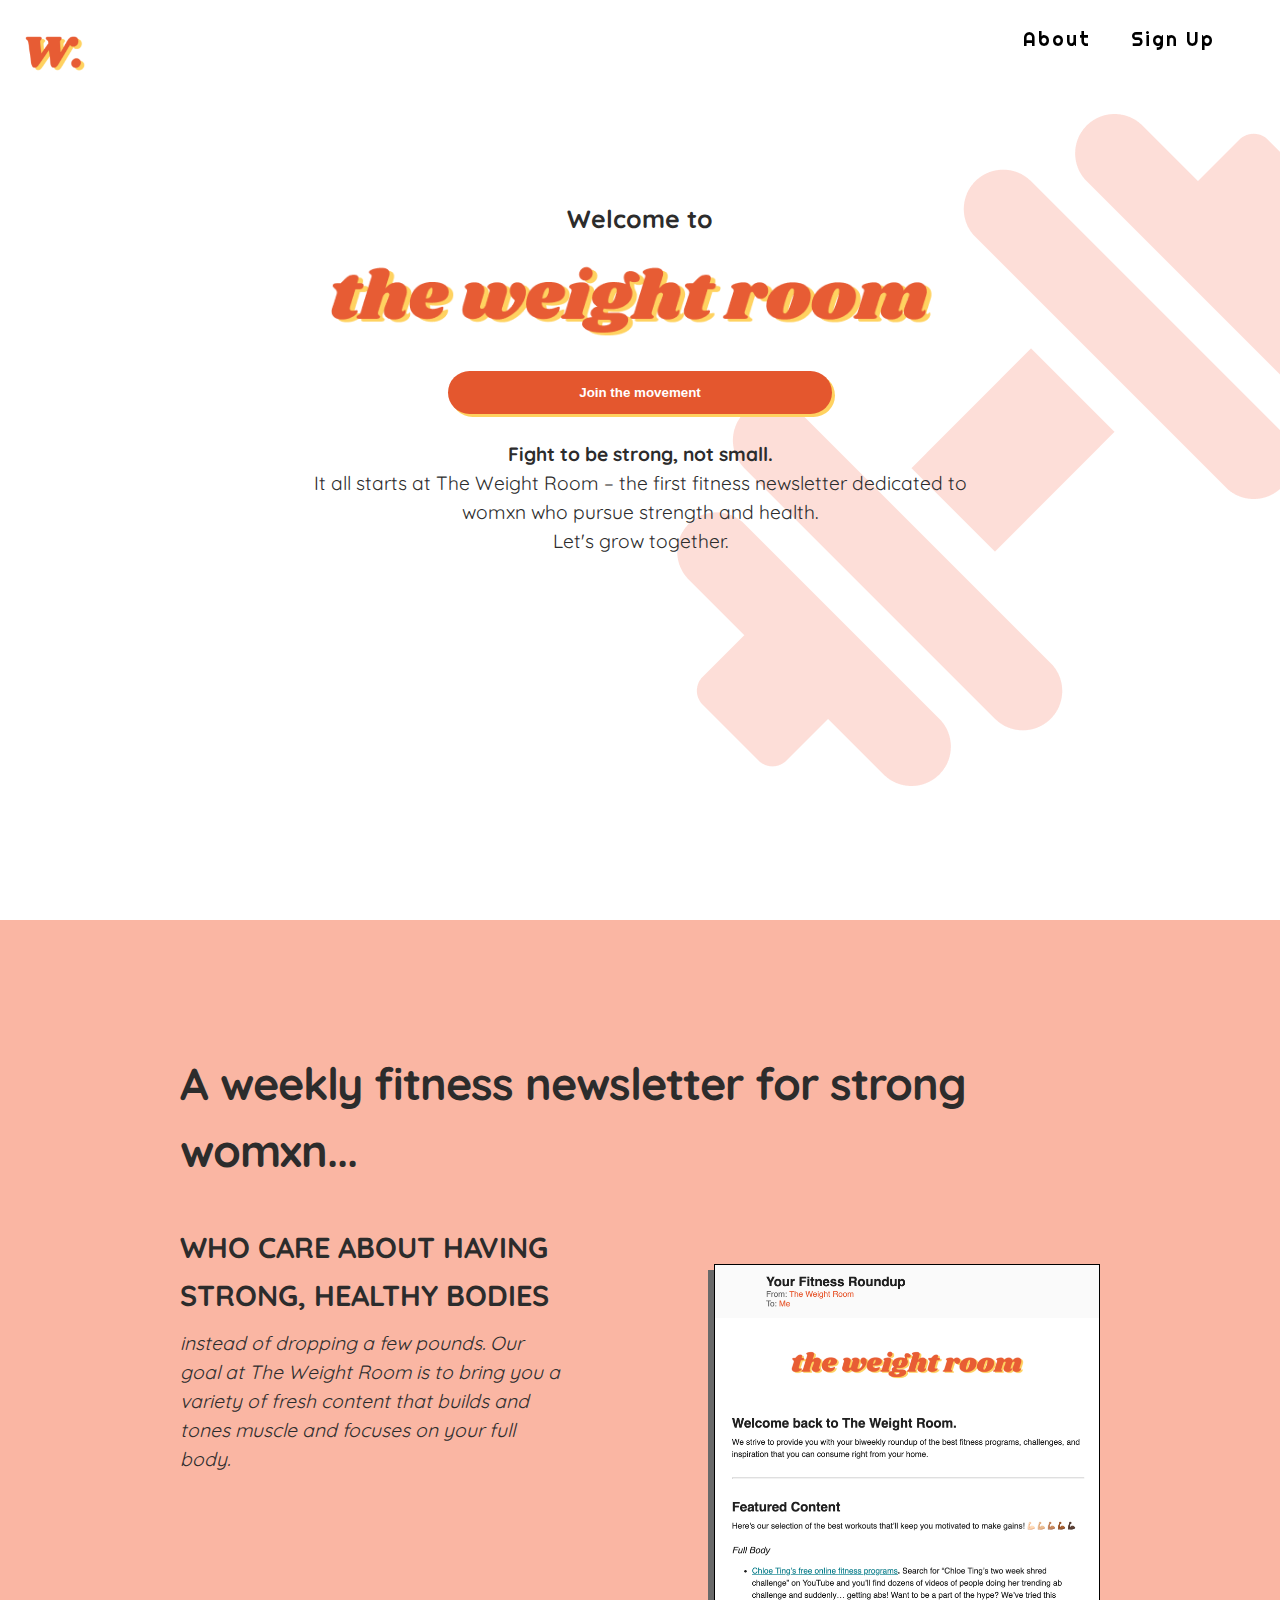
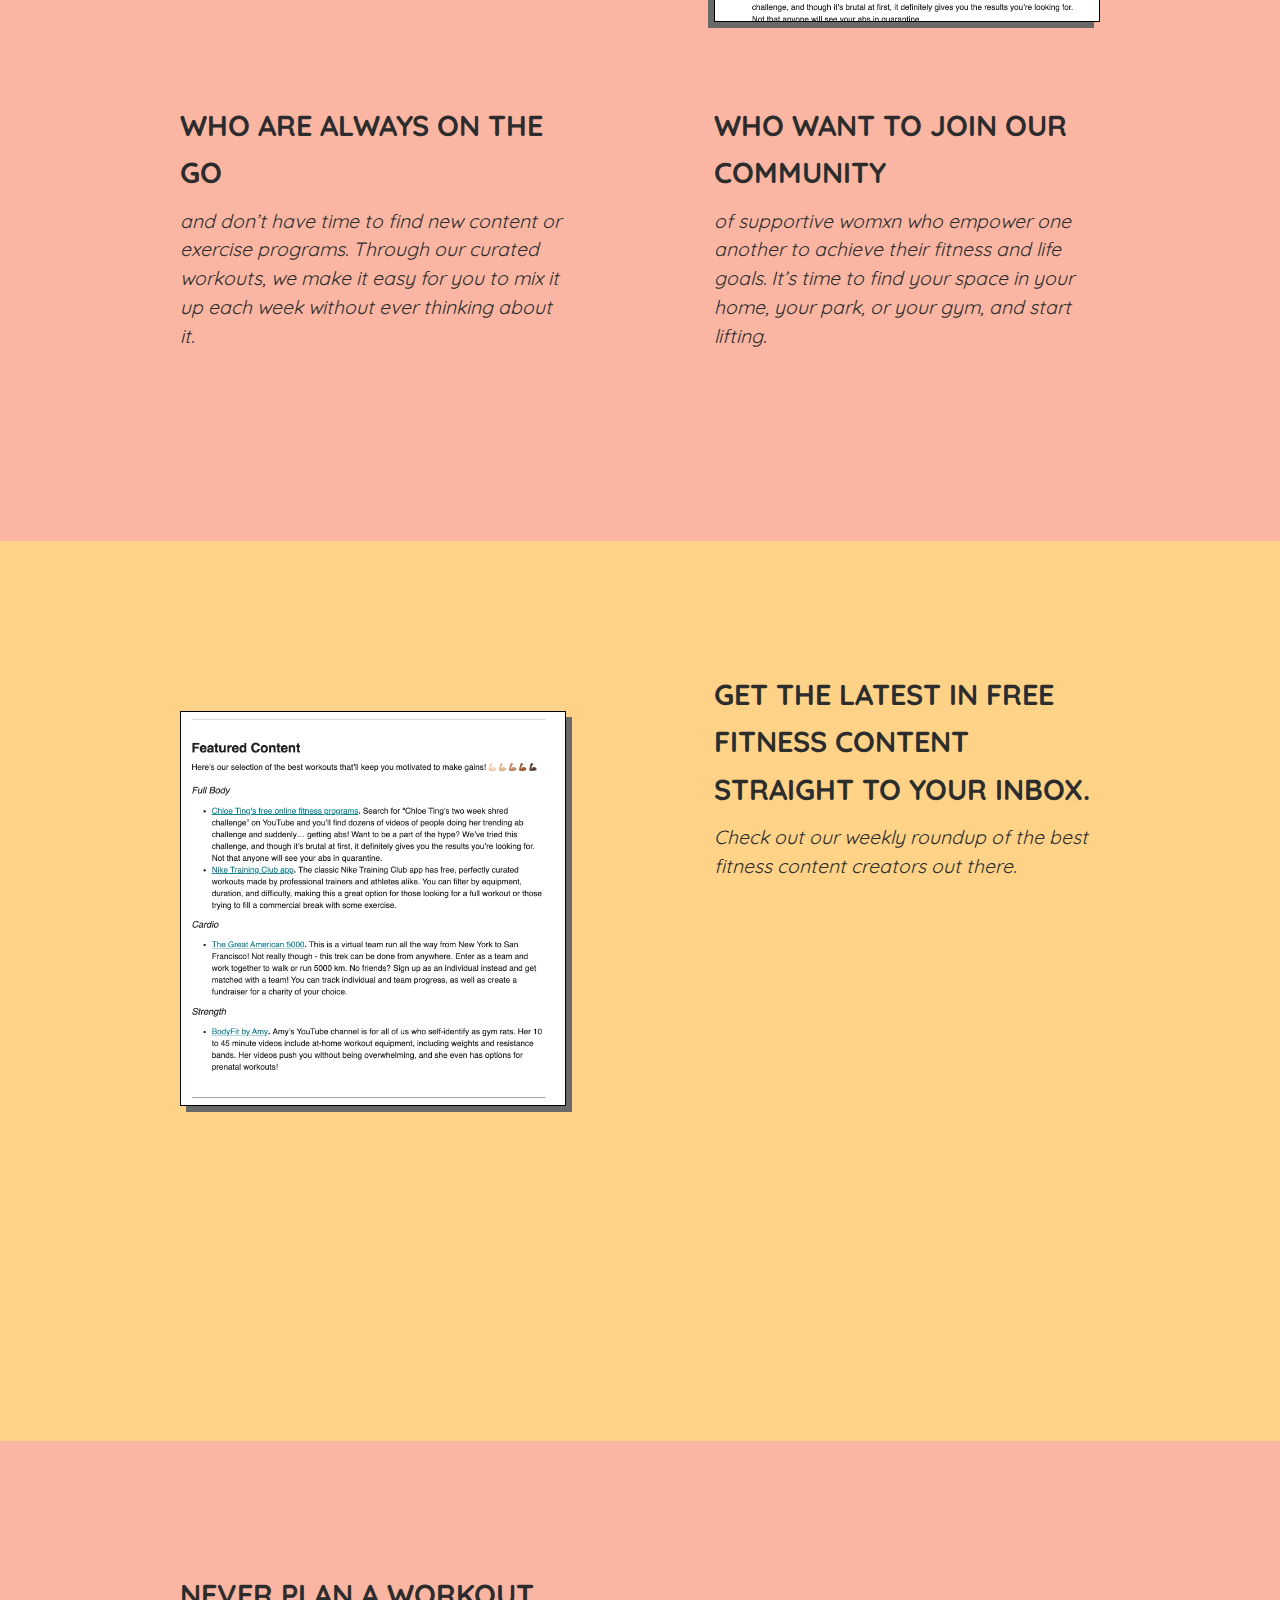
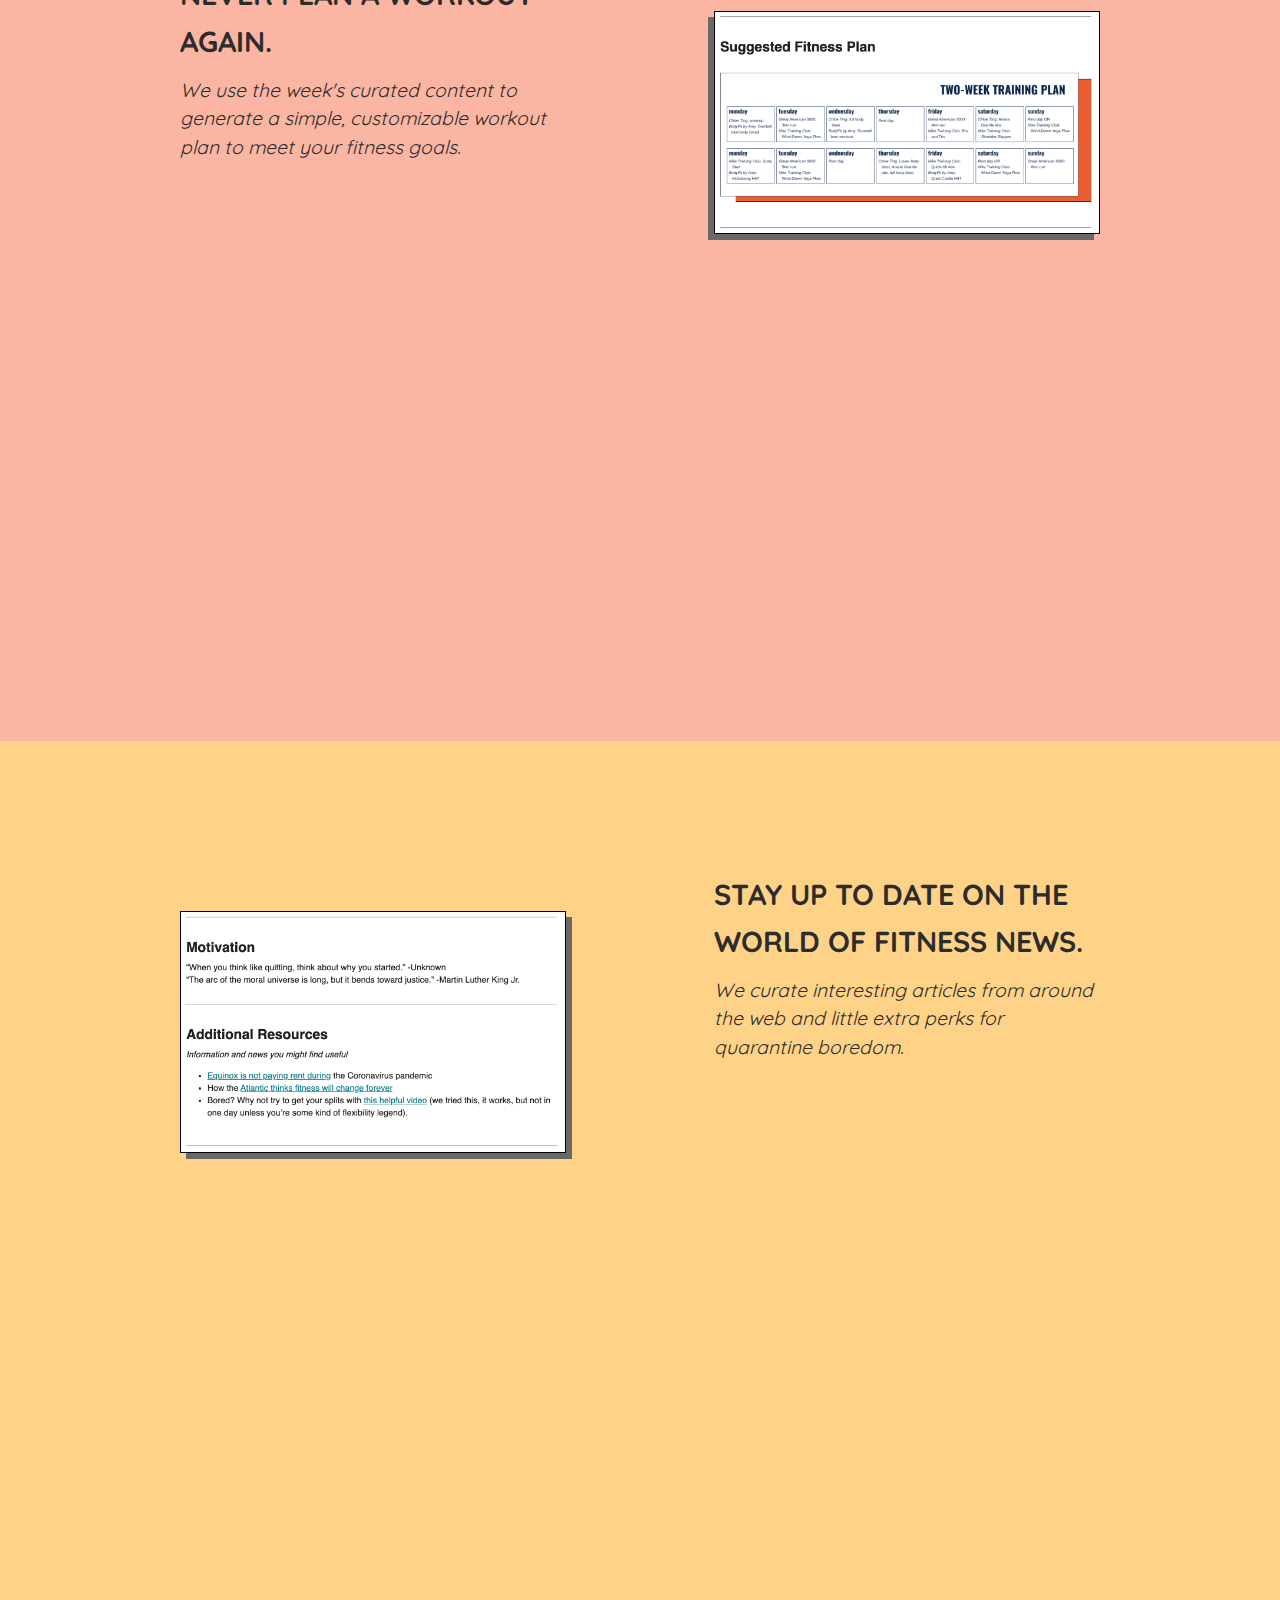
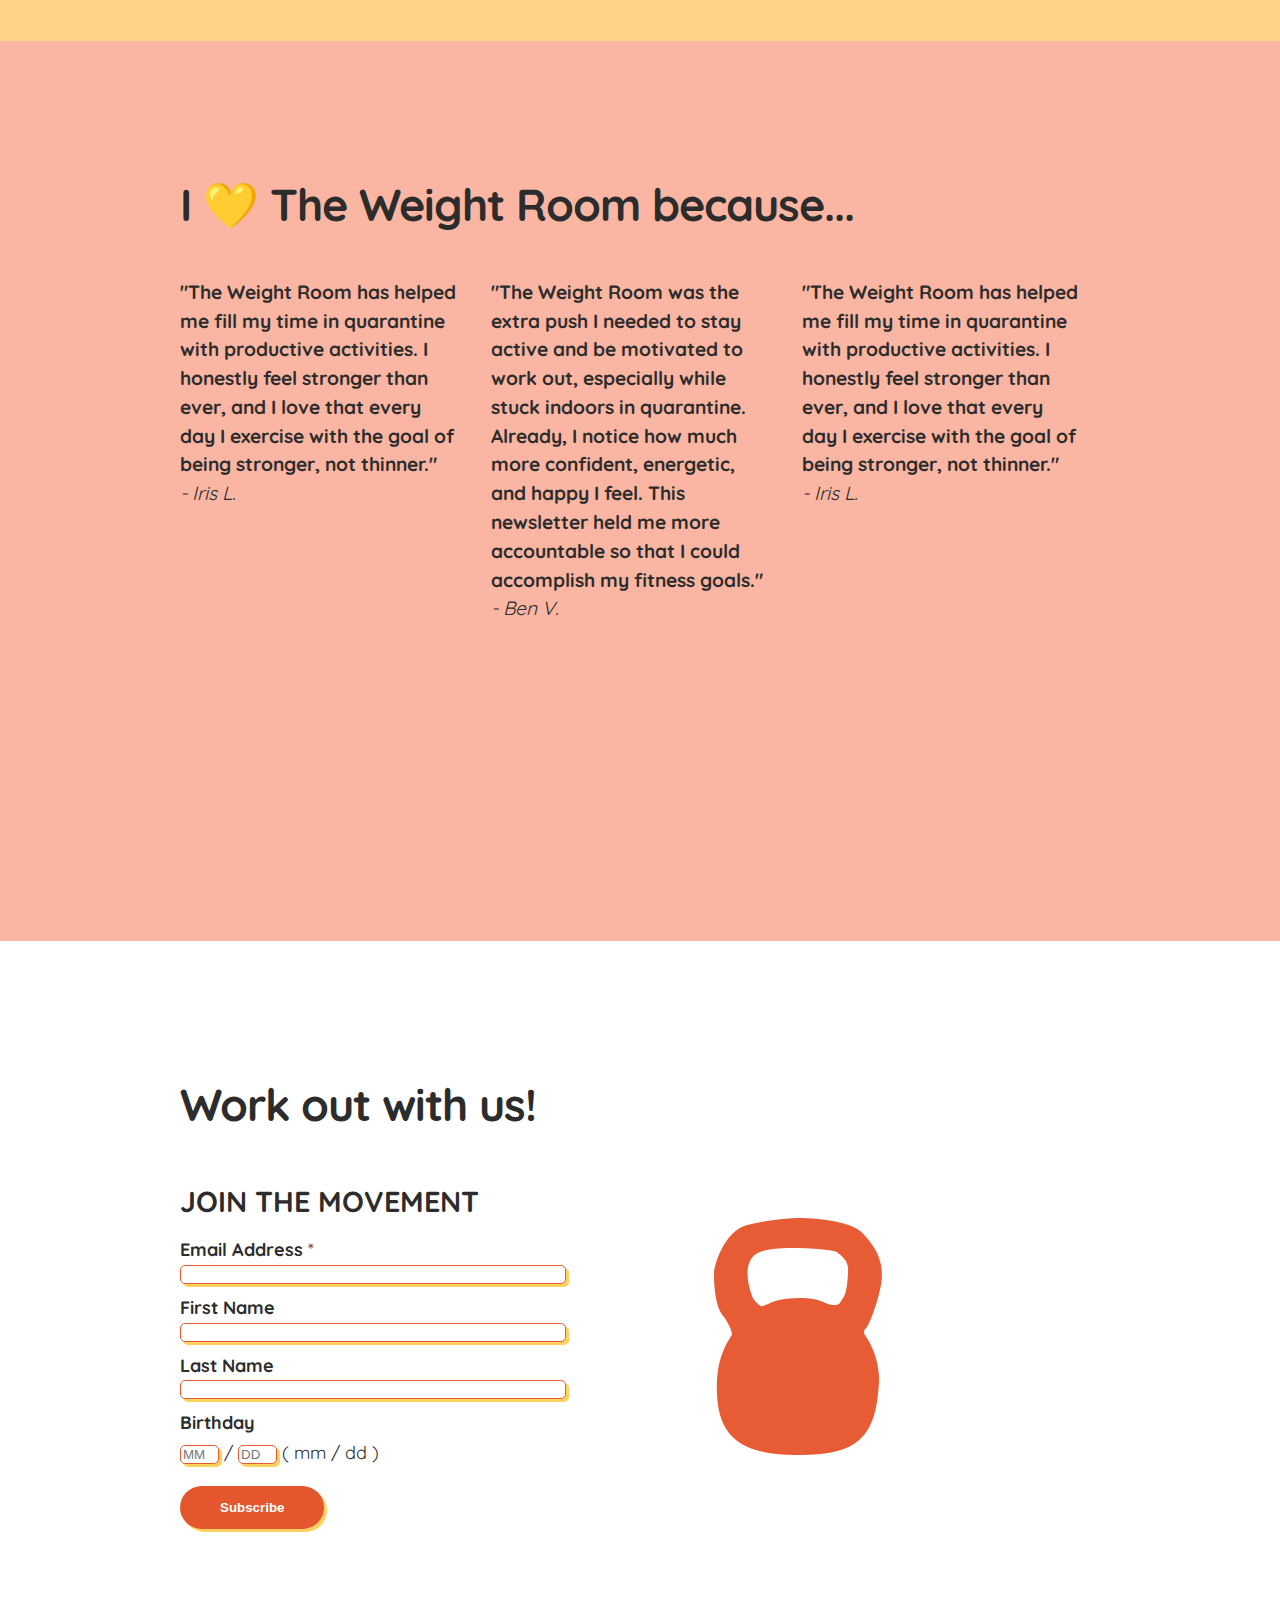
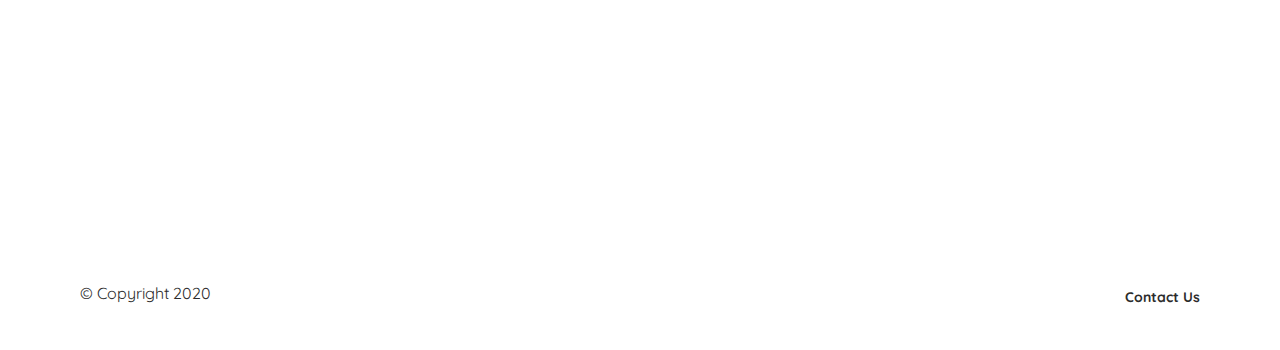
==== commit 70521925: "Edited CSS, added testimonials" ====
--- a/index.html
+++ b/index.html
@@ -25,8 +25,8 @@
   <body>
     <div class="site-container">
       <header class="site-header cf">
-        <div class="site-title">
-          <a href="index.html">
+        <div id="landing" class="site-title">
+          <a href="#landing">
             <img id="logo" src="img/Group 2.png" width="80px"
           /></a>
 
@@ -46,12 +46,11 @@
             </button></a
           >
           <p id="intro-text">
-            For women who feel intimidated, patronized, or objectified by
-            male-dominant fitness culture, our newsletter will teach you how to
-            train for strength and to redefine your fitness goals on your own
-            terms. Our newsletter is the first to focus on providing a space and
-            community that encourages women to pursue strength and health
-            instead of diminishing your own size.
+            <b>Fight to be strong, not small.</b>
+            <br>
+            It all starts at The Weight Room – the first fitness newsletter dedicated to womxn who pursue strength and health.
+            <br>
+            Let's grow together.
           </p>
         </div>
       </div>
@@ -73,7 +72,7 @@
                 </p>
               </div>
               <div class="large-2">
-                <img src="img/emails/email-header.png" alt="" />
+                <img class="email-screenshot-right" src="img/emails/email-header.png" alt="" />
               </div>
             </div>
             <div class="row">
@@ -106,7 +105,7 @@
           <div class="page-desc">
             <div class="row">
               <div class="large-2">
-                <img src="img/emails/fitness-content.png" alt="" />
+                <img class="email-screenshot-left" src="img/emails/fitness-content.png" alt="" />
               </div>
               <div class="large-2">
                 <h4>
@@ -132,7 +131,7 @@
                 </p>
               </div>
               <div class="large-2">
-                <img src="img/emails/workout-plan.png" alt="" />
+                <img class="email-screenshot-right" src="img/emails/workout-plan.png" alt="" />
               </div>
             </div>
           </div>
@@ -142,7 +141,7 @@
           <div class="page-desc">
             <div class="row">
               <div class="large-2">
-                <img src="img/emails/extra-info.png" alt="" />
+                <img class="email-screenshot-left" src="img/emails/extra-info.png" alt="" />
               </div>
               <div class="large-2">
                 <h4>
@@ -155,6 +154,113 @@
             </div>
           </div>
         </section>
+        <section class="site-content" id="testimonials">
+          <div class="page-desc">
+            <h1>I &#x1F49B; The Weight Room because...</h1>
+            <div class="row">
+              <div class="large-3">
+                <p>
+                  <strong>"The Weight Room has helped me fill my time in quarantine with productive activities. I honestly feel stronger than ever, and I love that every day I exercise with the goal of being stronger, not thinner."</strong><br>
+                  <i>- Iris L.</i>
+                </p>
+              </div>
+              <div class="large-3">
+                <p>
+                  <strong>"The Weight Room was the extra push I needed to stay active and be motivated to work out, especially while stuck indoors in quarantine. Already, I notice how much more confident, energetic, and happy I feel. This newsletter held me more accountable so that I could accomplish my fitness goals."</strong><br>
+                  <i>- Ben V.</i>
+                </p>
+              </div>
+              <div class="large-3">
+                <p>
+                  <strong>"The Weight Room has helped me fill my time in quarantine with productive activities. I honestly feel stronger than ever, and I love that every day I exercise with the goal of being stronger, not thinner."</strong><br>
+                  <i>- Iris L.</i>
+                </p>
+              </div>
+            </div>
+          </div>
+        </section>
+
+<!--                    <div class="projects-feed cf">
+
+                <article class="project cf">
+                    <a href="portfolio-item.html" title="Craft Tamale">
+                        <div class="thumb">
+                            <div data-picture data-alt="">
+                                <div data-src="img/testimonials/IMG_0771.JPG"></div>
+                                <noscript>
+                                    <img src="img/testimonials/IMG_0771.JPG" alt="" />
+                                </noscript>
+                            </div>
+                        </div>
+
+                        <div class="project-content-container">
+                            <div class="project-content">
+                                <div class="table">
+                                    <div class="table-cell">
+                                        <h2 class="thumbnail-title">Craft Tamale</h2>
+
+                                        <p class="thumbnail-description">- Ben V.</p>
+                                    </div>
+                                </div>
+                            </div>
+                        </div>
+
+                        <div class="overlay"></div>
+                    </a>
+                </article>
+                <article class="project cf">
+                    <a href="portfolio-item.html" title="IKEA Singapore">
+                        <div class="thumb">
+                            <div data-picture data-alt="">
+                                <div data-src="img/testimonials/IMG_0772.JPG"></div>
+                                <noscript>
+                                    <img src="img/testimonials/IMG_0772.JPG" alt="" />
+                                </noscript>
+                            </div>
+                        </div>
+
+                        <div class="project-content-container">
+                            <div class="project-content">
+                                <div class="table">
+                                    <div class="table-cell">
+                                        <h2 class="thumbnail-title">"I'm huge"</h2>
+
+                                        <p class="thumbnail-description">- Lena R.</p>
+                                    </div>
+                                </div>
+                            </div>
+                        </div>
+
+                        <div class="overlay"></div>
+                    </a>
+                </article>
+                <article class="project cf">
+                    <a href="portfolio-item.html" title="Comuna">
+                        <div class="thumb">
+                            <div data-picture data-alt="">
+                                <div data-src="img/testimonials/IMG_0773.JPG"></div>
+                                <noscript>
+                                    <img src="img/testimonials/IMG_0773.JPG" alt="" />
+                                </noscript>
+                            </div>
+                        </div>
+
+                        <div class="project-content-container">
+                            <div class="project-content">
+                                <div class="table">
+                                    <div class="table-cell">
+                                        <h2 class="thumbnail-title">Comuna</h2>
+
+                                        <p class="thumbnail-description">- Diane L.</p>
+                                    </div>
+                                </div>
+                            </div>
+                        </div>
+
+                        <div class="overlay"></div>
+                    </a>
+                </article>
+            </div> -->
 
 <!-- Sign up section -->
         <section class="site-content" id="signup">
--- a/style.css
+++ b/style.css
@@ -1146,21 +1146,17 @@
   width: 100vw;
 }
 
-#content .site-content:nth-child(1) {
+#content .site-content:nth-child(1n) {
   clear: both;
   background-color: rgba(245, 110, 71, 0.5);
 }
-#content .site-content:nth-child(2) {
+#content .site-content:nth-child(2n) {
   clear: both;
   background-color: rgba(253, 165, 15, 0.5);
 }
-#content .site-content:nth-child(3) {
+#content .site-content:last-child {
   clear: both;
-  background-color: rgba(245, 110, 71, 0.5);
-}
-#content .site-content:nth-child(4) {
-  clear: both;
-  background-color: rgba(253, 165, 15, 0.5);
+  background-color: transparent;
 }
 
 .site-content figure {
@@ -1199,6 +1195,23 @@
   width: 100%;
   margin-bottom: 40px;
 }
+
+.email-screenshot-left {
+  border: 1px solid black;
+}
+
+.email-screenshot-right {
+  border: 1px solid black;
+}
+
+.large-3:nth-child(1n) {
+  margin-right: 35px;
+}
+
+.large-3:last-child {
+  margin-right: 0px;
+}
+
 .large-1:nth-child(1n),
 .large-2:nth-child(1n),
 .large-3:nth-child(1n),
@@ -1207,8 +1220,8 @@
 }
 .large-1:last-child,
 .large-2:last-child,
-.large-3:last-child,
-.large-4:last-child {
+/*.large-3:last-child,
+*/.large-4:last-child {
   float: right;
 }
 
@@ -1535,7 +1548,7 @@
   }
 
   .large-2 {
-    width: 40%;
+    width: 42%;
   }
 
   .large-2:nth-child(1n) {
@@ -1554,9 +1567,9 @@
     float: left;
   }
 
-  .large-3:last-child {
+/*  .large-3:last-child {
     float: right;
-  }
+  }*/
 
   .large-4 {
     width: 20%;
@@ -1568,6 +1581,19 @@
 
   .large-4:last-child {
     float: right;
+  }
+  .email-screenshot-left {
+    border: 1px solid black;
+    -moz-box-shadow:    6px 6px #696969;
+    -webkit-box-shadow: 6px 6px #696969;
+    box-shadow:         6px 6px #696969;
+  }
+
+  .email-screenshot-right {
+    border: 1px solid black;
+    -moz-box-shadow:    -6px 6px #696969;
+    -webkit-box-shadow: -6px 6px #696969;
+    box-shadow:         -6px 6px #696969;
   }
 }
 
